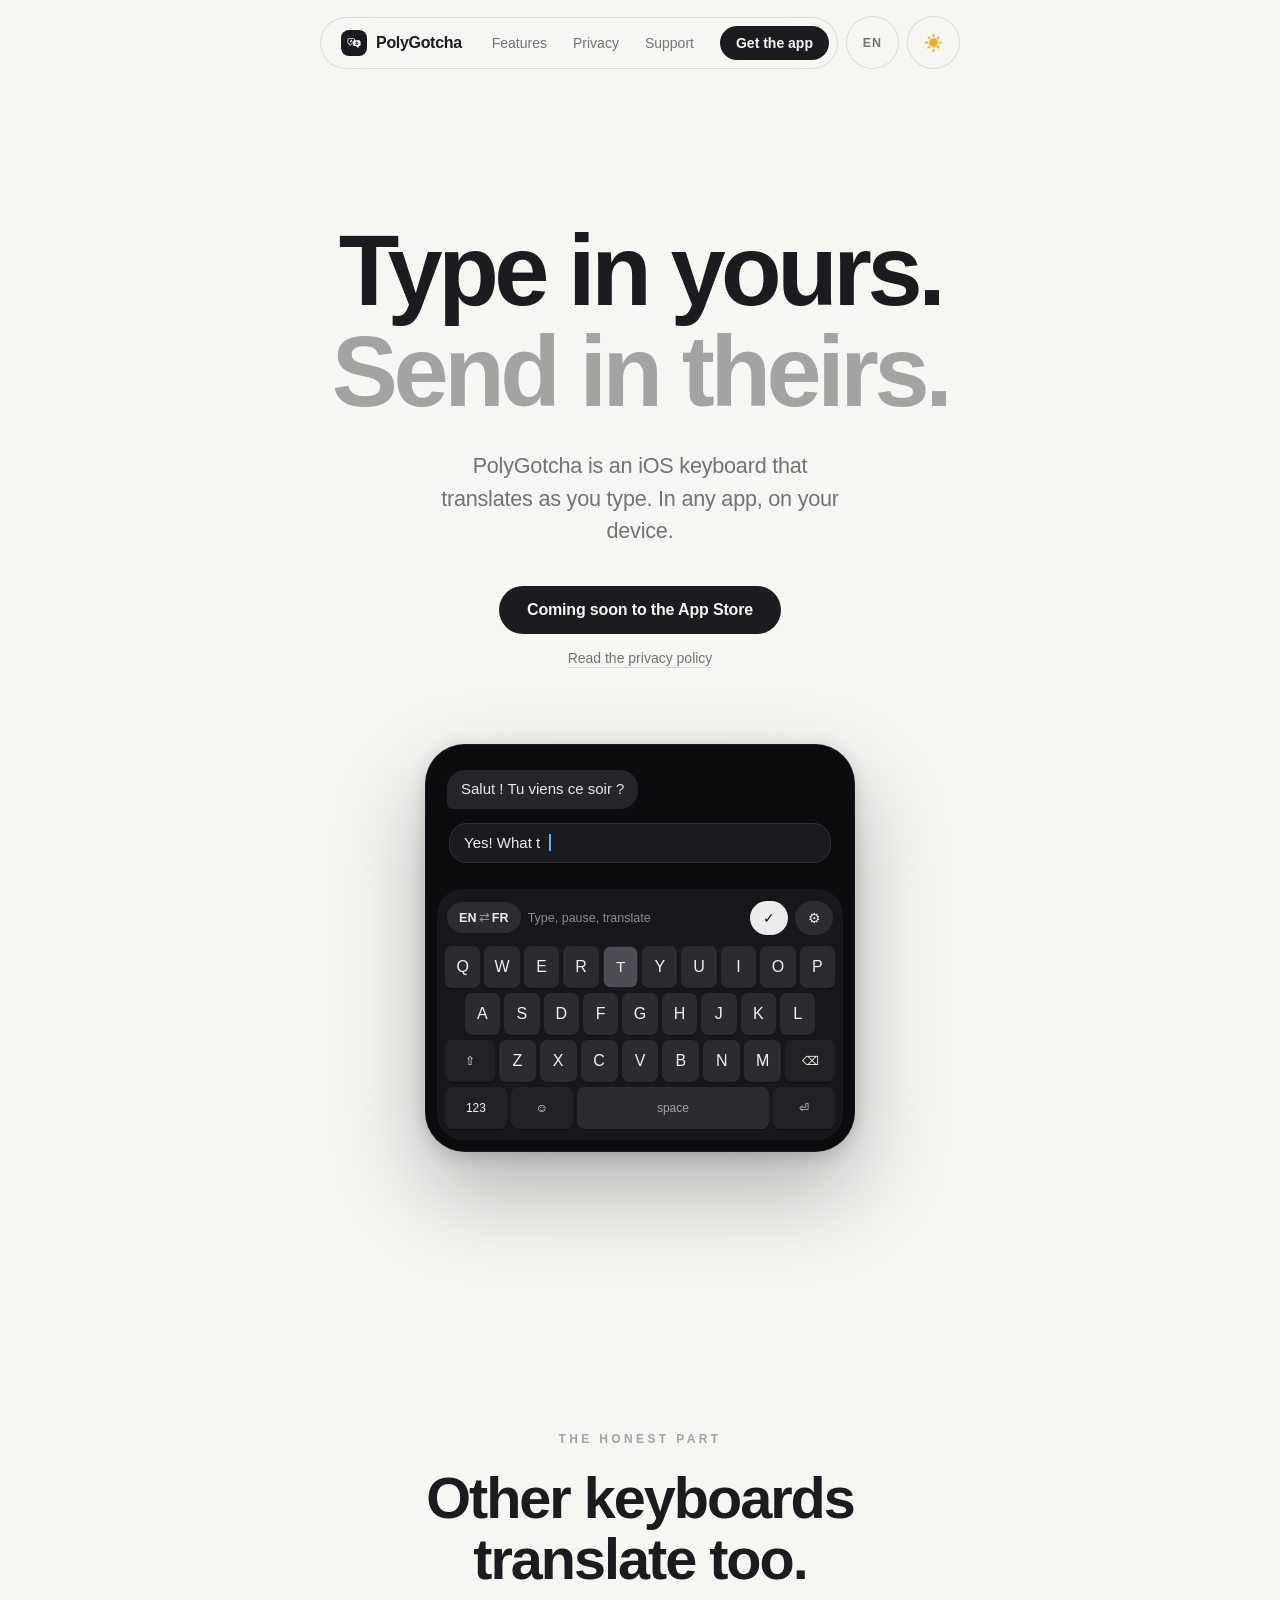
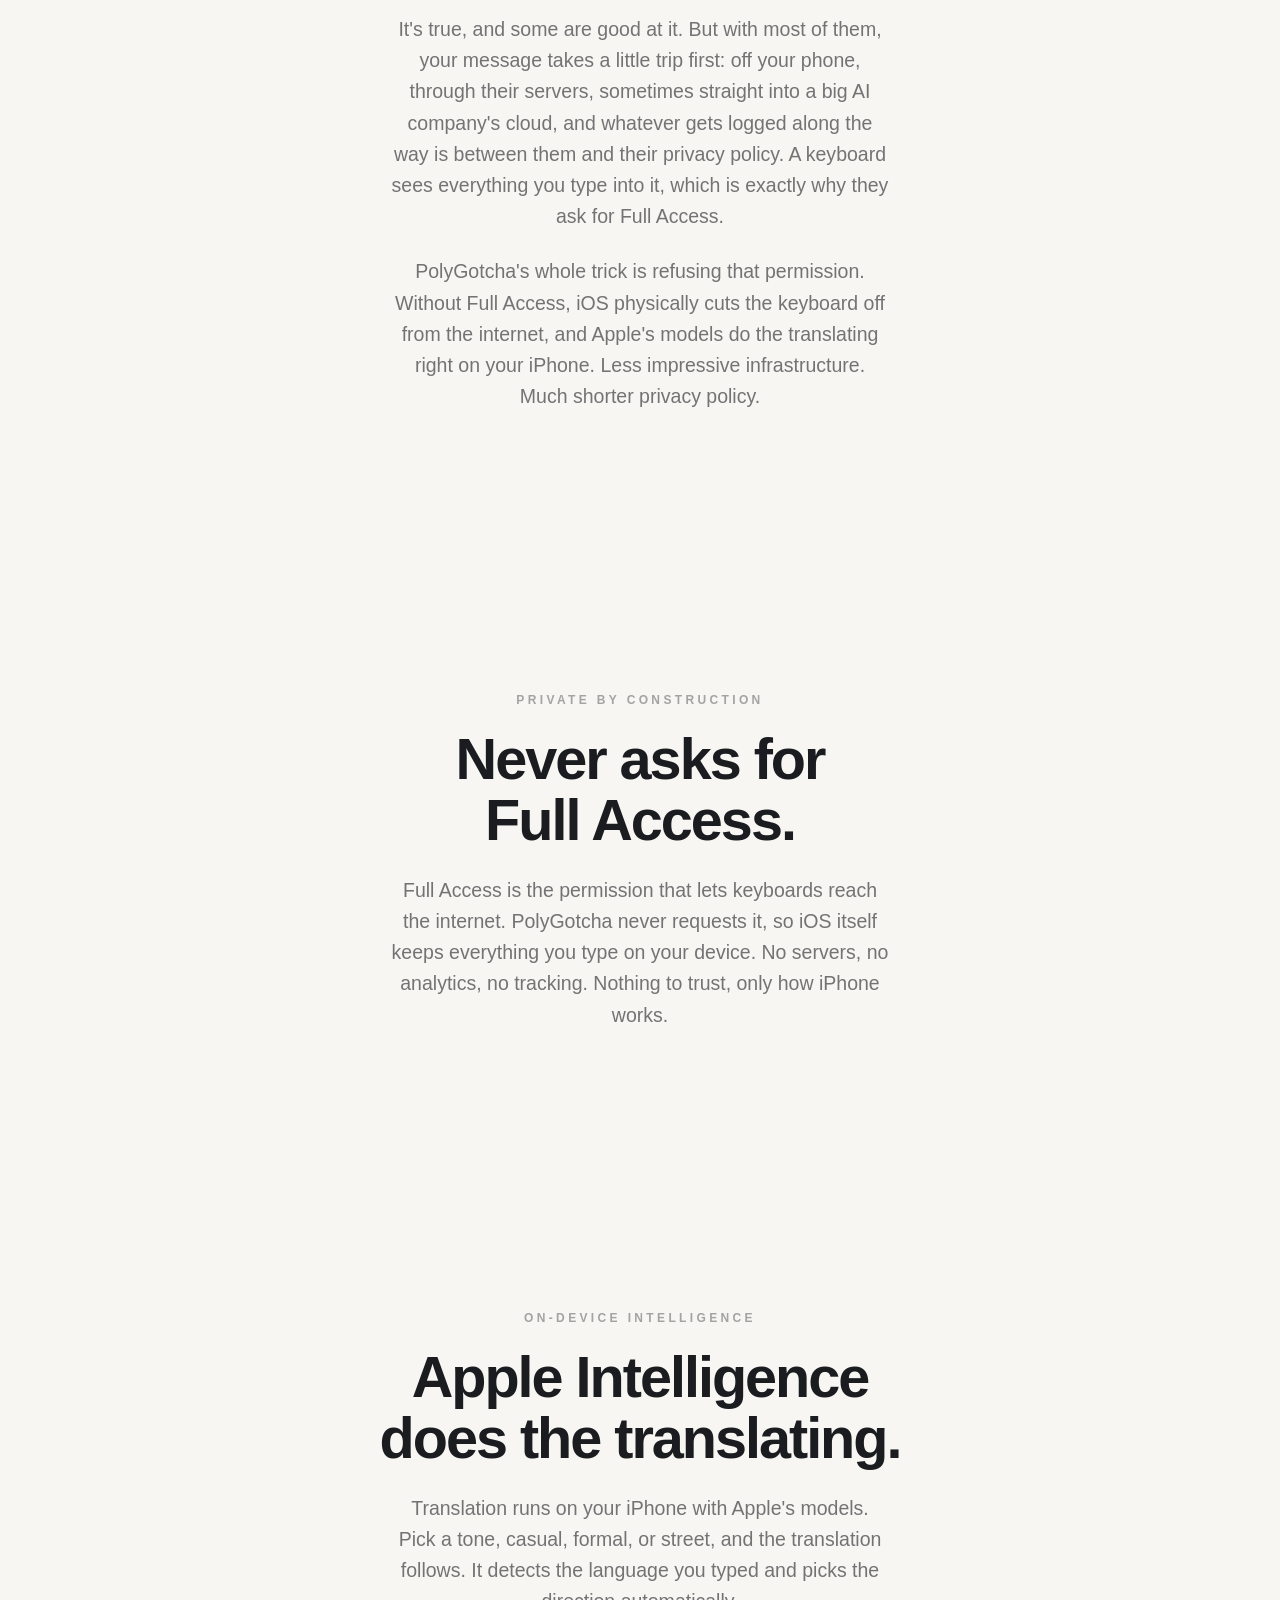
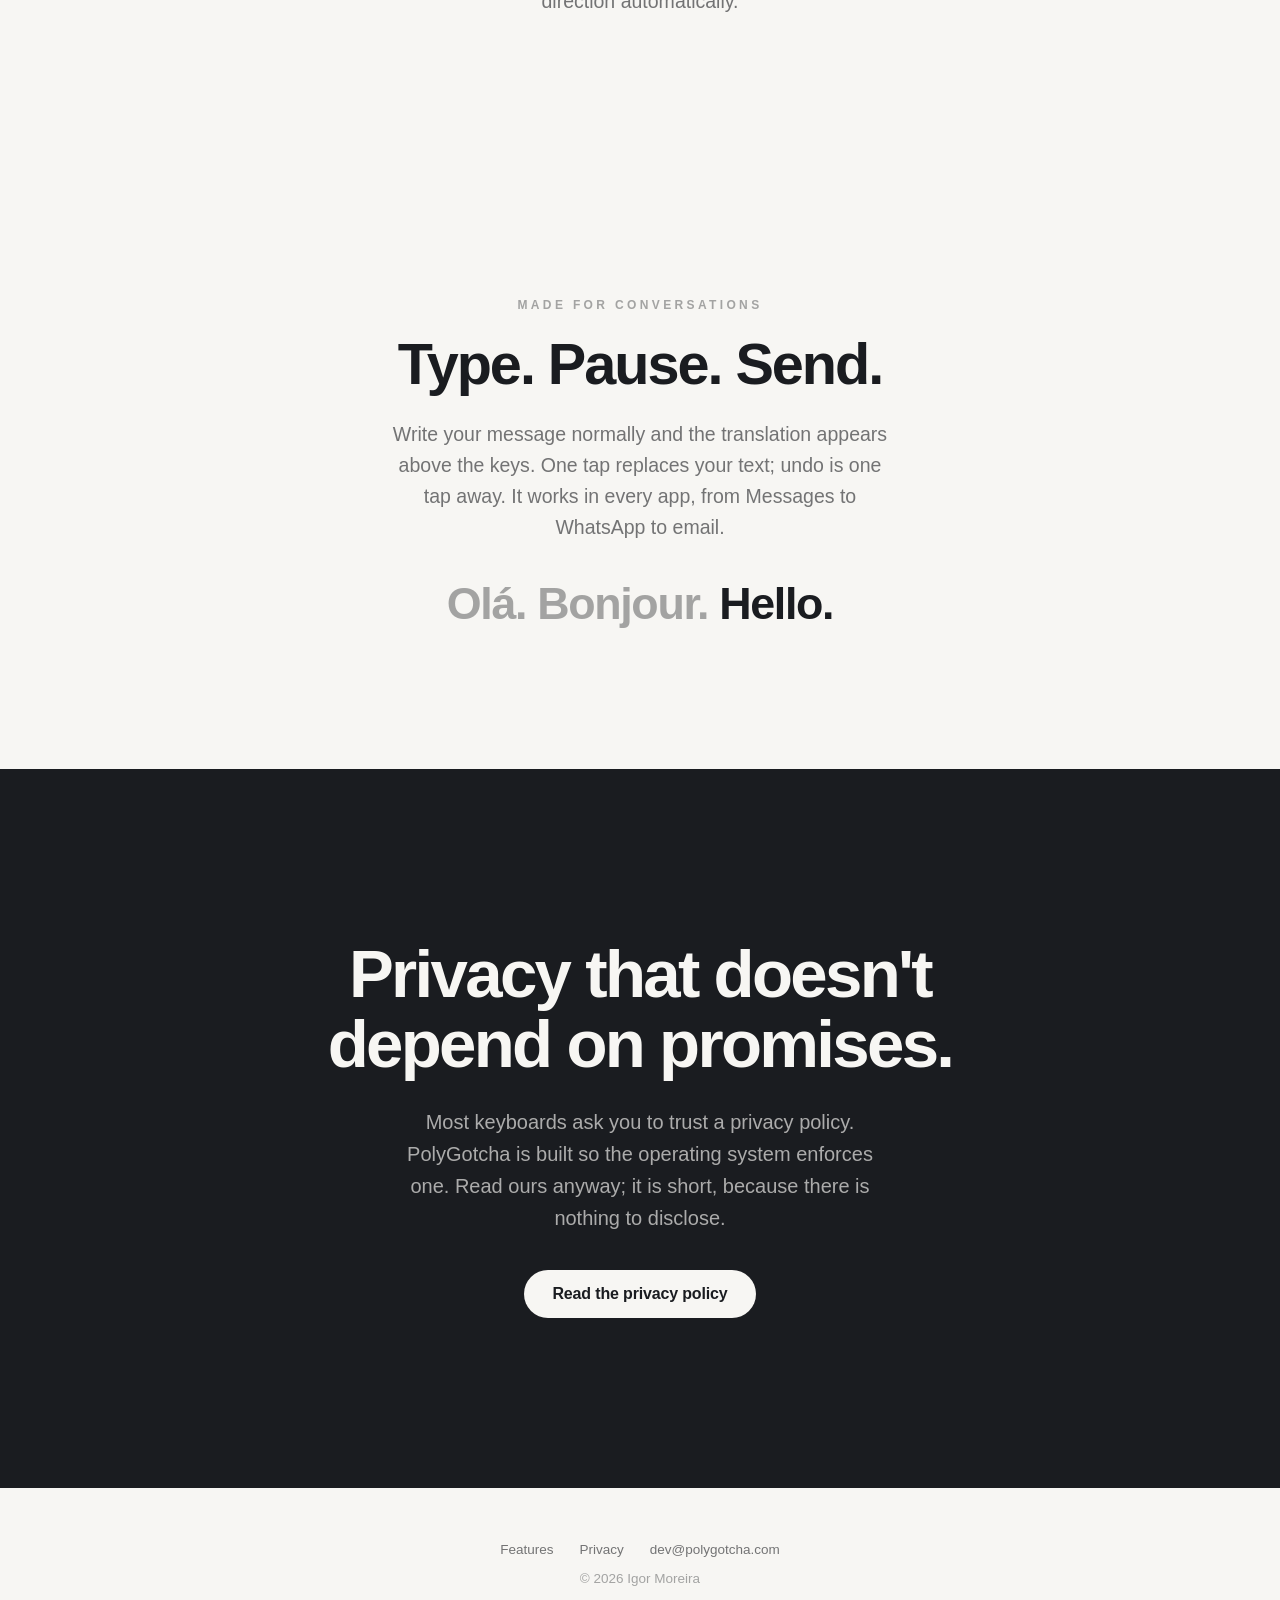
==== index.html @ 0875153a "fix padding and section move" ====
<!DOCTYPE html>
<html lang="en">
<head>
  <meta charset="utf-8">
  <meta name="viewport" content="width=device-width, initial-scale=1">
  <title>PolyGotcha - The keyboard that translates as you type</title>
  <meta name="description" content="PolyGotcha is an iOS keyboard that translates as you type. In any app, on your device, with privacy enforced by iOS itself.">
  <meta property="og:title" content="PolyGotcha">
  <meta property="og:description" content="The iOS keyboard that translates as you type. On device. Private by construction.">
  <meta property="og:url" content="https://polygotcha.com">
  <meta property="og:type" content="website">
  <meta property="og:image" content="https://polygotcha.com/icon-512.png">
  <meta name="theme-color" media="(prefers-color-scheme: light)" content="#f7f6f3">
  <meta name="theme-color" media="(prefers-color-scheme: dark)" content="#121316">
  <link rel="icon" type="image/png" sizes="192x192" href="/icon-192.png">
  <link rel="apple-touch-icon" href="/apple-touch-icon.png">
  <link rel="stylesheet" href="/style.css">
  <script>
    // Apply the stored theme before first paint so there is no flash.
    try { var t = localStorage.getItem("pg-theme"); if (t) document.documentElement.dataset.theme = t; } catch (e) {}
  </script>
</head>
<body>

  <div class="navwrap" id="navwrap">
    <nav class="nav" aria-label="Main">
      <a class="wordmark" href="/"><img class="mark" src="/icon-192.png" alt=""><span class="name">PolyGotcha</span></a>
      <div class="links">
        <a href="/features" data-i18n="nav.features">Features</a>
        <a href="/privacy" data-i18n="nav.privacy">Privacy</a>
        <a class="sup" href="mailto:dev@polygotcha.com" data-i18n="nav.support">Support</a>
      </div>
      <!-- TODO: swap for the App Store URL once 1.0 is live. -->
      <a class="cta" href="#get" aria-label="Get the app"><span class="cta-text" data-i18n="nav.get">Get the app</span><svg class="cta-icon" viewBox="0 0 24 24" aria-hidden="true"><path d="M12 4v11M7.5 10.5 12 15l4.5-4.5M5 20h14"/></svg></a>
    </nav>
    <div class="lang-wrap">
      <button class="lang-bubble" id="lang-toggle" type="button" aria-haspopup="true" aria-expanded="false" aria-label="Language">EN</button>
      <div class="lang-menu" id="lang-menu" role="menu"></div>
    </div>
    <button class="theme-bubble" id="theme-toggle" type="button" aria-label="Theme"></button>
  </div>

  <header class="hero wrap">
    <h1 class="reveal" data-i18n="hero.h1">Type in yours.<br><span class="theirs">Send in theirs.</span></h1>
    <p class="reveal" data-i18n="hero.p">PolyGotcha is an iOS keyboard that translates as you type. In any app, on your device.</p>
    <div class="cta-row reveal" id="get">
      <span class="pill" data-i18n="hero.cta">Coming soon to the App&nbsp;Store</span>
      <a class="quiet-link" href="/privacy" data-i18n="hero.privacylink">Read the privacy policy</a>
    </div>
  </header>

  <section class="demo wrap reveal">
    <div class="device" id="device" aria-label="Animated demo: a message typed in English is translated by the keyboard">
      <div class="chat">
        <span class="bubble" id="bubble">Salut ! Tu viens ce soir ?</span>
        <div class="compose">
          <span class="text" id="composed"></span><span class="caret" id="caret"></span>
        </div>
      </div>
      <div class="kbd">
        <div class="kbar">
          <span class="kchip"><span id="chip-from">EN</span><span class="arrows">&#8644;</span><span id="chip-to">FR</span></span>
          <span class="kstatus" id="kstatus" data-i18n="demo.hint">Type, pause, translate</span>
          <span class="kround prime" id="kaction">&#10003;</span>
          <span class="kround">&#9881;</span>
        </div>
        <div id="krows"></div>
      </div>
    </div>
  </section>

  <section class="feature wrap">
    <div class="kicker reveal" data-i18n="honest.k">The honest part</div>
    <h2 class="reveal" data-i18n="honest.h">Other keyboards translate too.</h2>
    <p class="reveal" data-i18n="honest.p1">It's true, and some are good at it. But with most of them, your message takes a little trip first: off your phone, through their servers, sometimes straight into a big AI company's cloud, and whatever gets logged along the way is between them and their privacy policy. A keyboard sees everything you type into it, which is exactly why they ask for Full Access.</p>
    <p class="reveal" data-i18n="honest.p2">PolyGotcha's whole trick is refusing that permission. Without Full Access, iOS physically cuts the keyboard off from the internet, and Apple's models do the translating right on your iPhone. Less impressive infrastructure. Much shorter privacy policy.</p>
  </section>

  <section class="feature wrap" id="privacy-first">
    <div class="kicker reveal" data-i18n="f1.k">Private by construction</div>
    <h2 class="reveal" data-i18n="f1.h">Never asks for Full&nbsp;Access.</h2>
    <p class="reveal" data-i18n="f1.p">Full Access is the permission that lets keyboards reach the internet. PolyGotcha never requests it, so iOS itself keeps everything you type on your device. No servers, no analytics, no tracking. Nothing to trust, only how iPhone works.</p>
  </section>

  <section class="feature wrap">
    <div class="kicker reveal" data-i18n="f2.k">On-device intelligence</div>
    <h2 class="reveal" data-i18n="f2.h">Apple Intelligence does the translating.</h2>
    <p class="reveal" data-i18n="f2.p">Translation runs on your iPhone with Apple's models. Pick a tone, casual, formal, or street, and the translation follows. It detects the language you typed and picks the direction automatically.</p>
  </section>

  <section class="feature wrap">
    <div class="kicker reveal" data-i18n="f3.k">Made for conversations</div>
    <h2 class="reveal" data-i18n="f3.h">Type. Pause. Send.</h2>
    <p class="reveal" data-i18n="f3.p">Write your message normally and the translation appears above the keys. One tap replaces your text; undo is one tap away. It works in every app, from Messages to WhatsApp to email.</p>
    <div class="langline reveal" data-i18n="f3.lang">Ol&aacute;. Bonjour. <em>Hello.</em></div>
  </section>

  <section class="manifesto">
    <div class="wrap">
      <h2 class="reveal" data-i18n="man.h">Privacy that doesn't depend on promises.</h2>
      <p class="reveal" data-i18n="man.p">Most keyboards ask you to trust a privacy policy. PolyGotcha is built so the operating system enforces one. Read ours anyway; it is short, because there is nothing to disclose.</p>
      <a class="pill reveal" href="/privacy" data-i18n="hero.privacylink">Read the privacy policy</a>
    </div>
  </section>

  <footer>
    <div class="frow">
      <a href="/features" data-i18n="nav.features">Features</a>
      <a href="/privacy" data-i18n="nav.privacy">Privacy</a>
      <a href="mailto:dev@polygotcha.com">dev@polygotcha.com</a>
    </div>
    <div>&copy; 2026 Igor Moreira</div>
  </footer>

  <script src="/i18n.js"></script>
  <script src="/site.js"></script>
</body>
</html>
---- style.css ----
/* PolyGotcha site. Ink-on-paper palette lifted from the app: warm off-white
   canvas and near-black ink in light mode, lifted charcoal and soft white in
   dark. One design system for the landing page and the privacy policy. */

:root {
  --bg: #f7f6f3;
  --ink: #1a1c20;
  --muted: rgba(26, 28, 32, 0.6);
  --faint: rgba(26, 28, 32, 0.38);
  --hairline: rgba(26, 28, 32, 0.12);
  --glass: rgba(247, 246, 243, 0.68);
  --card: #ffffff;
}

/* The theme toggle stamps data-theme on <html>; absent means auto. The
   manual choice must win over the system preference in both directions,
   hence the explicit dark block plus the :not() guard on the media query. */

:root[data-theme="dark"] {
  --bg: #121316;
  --ink: #f2f2ef;
  --muted: rgba(242, 242, 239, 0.62);
  --faint: rgba(242, 242, 239, 0.4);
  --hairline: rgba(242, 242, 239, 0.14);
  --glass: rgba(18, 19, 22, 0.62);
  --card: #1a1b1f;
}

@media (prefers-color-scheme: dark) {
  :root:not([data-theme="light"]) {
    --bg: #121316;
    --ink: #f2f2ef;
    --muted: rgba(242, 242, 239, 0.62);
    --faint: rgba(242, 242, 239, 0.4);
    --hairline: rgba(242, 242, 239, 0.14);
    --glass: rgba(18, 19, 22, 0.62);
    --card: #1a1b1f;
  }
}

* { margin: 0; padding: 0; box-sizing: border-box; }

html { scroll-behavior: smooth; }

body {
  font-family: -apple-system, BlinkMacSystemFont, "SF Pro Display", "Segoe UI",
    Roboto, Helvetica, Arial, sans-serif;
  background: var(--bg);
  color: var(--ink);
  -webkit-font-smoothing: antialiased;
  text-rendering: optimizeLegibility;
  overflow-x: hidden;
}

a { color: inherit; text-decoration: none; }

::selection { background: var(--ink); color: var(--bg); }

/* ---------- Nav: the floating glass pill plus the theme bubble ---------- */

.navwrap {
  position: fixed;
  top: 16px;
  left: 0;
  right: 0;
  z-index: 100;
  display: flex;
  justify-content: center;
  align-items: center;
  gap: 8px;
  padding: 0 12px;
  pointer-events: none;
}

.navwrap > * { pointer-events: auto; }

.nav {
  display: flex;
  align-items: center;
  gap: 4px;
  padding: 8px 8px 8px 20px;
  border-radius: 999px;
  background: var(--glass);
  -webkit-backdrop-filter: blur(20px) saturate(180%);
  backdrop-filter: blur(20px) saturate(180%);
  border: 1px solid var(--hairline);
  transition: box-shadow 0.4s ease, background 0.4s ease;
  white-space: nowrap;
}

.theme-bubble,
.lang-bubble {
  width: 53px;
  height: 53px;
  border-radius: 999px;
  background: var(--glass);
  -webkit-backdrop-filter: blur(20px) saturate(180%);
  backdrop-filter: blur(20px) saturate(180%);
  border: 1px solid var(--hairline);
  color: var(--muted);
  display: grid;
  place-items: center;
  cursor: pointer;
  transition: box-shadow 0.4s ease, color 0.25s ease, transform 0.25s ease;
  flex-shrink: 0;
}

.theme-bubble:hover,
.lang-bubble:hover { color: var(--ink); transform: scale(1.06); }

.lang-bubble {
  font-family: inherit;
  font-size: 12.5px;
  font-weight: 700;
  letter-spacing: 0.08em;
}

.lang-wrap { position: relative; }

.lang-menu {
  position: absolute;
  top: calc(100% + 10px);
  right: 0;
  display: none;
  flex-direction: column;
  min-width: 158px;
  padding: 6px;
  border-radius: 18px;
  background: var(--glass);
  -webkit-backdrop-filter: blur(20px) saturate(180%);
  backdrop-filter: blur(20px) saturate(180%);
  border: 1px solid var(--hairline);
  box-shadow: 0 18px 50px rgba(0, 0, 0, 0.18);
}

.lang-menu.open { display: flex; }

.lang-menu button {
  font-family: inherit;
  font-size: 14px;
  font-weight: 500;
  text-align: left;
  color: var(--muted);
  background: none;
  border: none;
  border-radius: 12px;
  padding: 9px 14px;
  cursor: pointer;
  transition: color 0.2s ease, background 0.2s ease;
}

.lang-menu button:hover { color: var(--ink); background: var(--hairline); }

.lang-menu button.active { color: var(--ink); font-weight: 650; }

.theme-bubble svg {
  width: 21px;
  height: 21px;
  fill: currentColor;
  transition: transform 0.3s ease;
  animation: theme-pop 0.5s cubic-bezier(0.34, 1.56, 0.64, 1);
}

.theme-bubble:hover svg { transform: rotate(18deg); }

/* The icon shows the theme you are IN: an amber sun or a periwinkle moon,
   popping in with a spin every time the theme flips. */
.theme-bubble.is-light svg { fill: #f5a81c; }
.theme-bubble.is-dark svg { fill: #93a5ff; }

@keyframes theme-pop {
  from { transform: rotate(-130deg) scale(0.3); opacity: 0; }
  to { transform: rotate(0deg) scale(1); opacity: 1; }
}

@media (prefers-reduced-motion: reduce) {
  .theme-bubble svg { animation: none; transition: none; }
}

.navwrap.scrolled .nav,
.navwrap.scrolled .theme-bubble {
  box-shadow: 0 12px 40px rgba(0, 0, 0, 0.12);
}

.nav .wordmark {
  display: inline-flex;
  align-items: center;
  gap: 9px;
  font-weight: 700;
  letter-spacing: -0.02em;
  font-size: 16px;
  margin-right: 14px;
}

/* The real app icon, so the compressed mobile nav still reads as the logo. */
.nav .mark {
  width: 26px;
  height: 26px;
  border-radius: 8px;
  display: block;
  object-fit: cover;
}

.nav .links {
  display: flex;
  align-items: center;
  gap: 2px;
}

.nav .links a {
  font-size: 14px;
  font-weight: 500;
  color: var(--muted);
  padding: 8px 12px;
  border-radius: 999px;
  transition: color 0.25s ease, background 0.25s ease;
}

.nav .links a:hover { color: var(--ink); background: var(--hairline); }

.nav .cta {
  display: inline-flex;
  align-items: center;
  justify-content: center;
  font-size: 14px;
  font-weight: 600;
  background: var(--ink);
  color: var(--bg);
  padding: 9px 16px;
  border-radius: 999px;
  margin-left: 10px;
  transition: transform 0.25s ease, opacity 0.25s ease;
}

.nav .cta:hover { transform: scale(1.04); }

.nav .cta-icon {
  display: none;
  width: 18px;
  height: 18px;
  fill: none;
  stroke: currentColor;
  stroke-width: 2.2;
  stroke-linecap: round;
  stroke-linejoin: round;
}

/* Mobile nav: the ends collapse to icons (the app icon and a download
   glyph). With two bubbles alongside, the Support link (email is in the
   footer) yields on phones. */
@media (max-width: 640px) {
  .navwrap { top: 10px; gap: 6px; padding: 0 10px; }
  .nav { padding: 5px 5px 5px 8px; gap: 0; }
  .nav .wordmark { margin-right: 4px; }
  .nav .wordmark .name { display: none; }
  .nav .mark { width: 30px; height: 30px; border-radius: 9px; }
  .nav .links a { font-size: 13px; padding: 7px 8px; }
  .nav .links .sup { display: none; }
  .nav .cta { margin-left: 4px; padding: 0; width: 40px; height: 40px; }
  .nav .cta-text { display: none; }
  .nav .cta-icon { display: block; }
  .theme-bubble, .lang-bubble { width: 44px; height: 44px; }
  .theme-bubble svg { width: 19px; height: 19px; }
  .lang-bubble { font-size: 11.5px; }
}

/* ---------- Shared layout ---------- */

/* Horizontal padding only, deliberately via longhand: the shorthand form
   once zeroed every section's vertical padding by specificity, which is why
   the page looked cramped. */
.wrap {
  max-width: 1060px;
  margin: 0 auto;
  padding-left: 24px;
  padding-right: 24px;
}

section { padding: clamp(80px, 11vw, 140px) 0; }

/* ---------- Hero ---------- */

.hero {
  padding-top: clamp(140px, 22vw, 220px);
  padding-bottom: clamp(40px, 6vw, 80px);
  text-align: center;
}

.hero h1 {
  font-size: clamp(2.9rem, 9vw, 6.2rem);
  line-height: 1.02;
  letter-spacing: -0.045em;
  font-weight: 700;
  max-width: 14ch;
  margin: 0 auto;
}

.hero h1 .theirs { color: var(--faint); }

.hero p {
  font-size: clamp(1.05rem, 2.2vw, 1.35rem);
  line-height: 1.5;
  color: var(--muted);
  max-width: 34ch;
  margin: 28px auto 0;
  letter-spacing: -0.01em;
}

.hero .cta-row {
  margin-top: 38px;
  display: flex;
  flex-direction: column;
  align-items: center;
  gap: 16px;
}

.pill {
  display: inline-block;
  background: var(--ink);
  color: var(--bg);
  font-size: 16px;
  font-weight: 600;
  padding: 15px 28px;
  border-radius: 999px;
  letter-spacing: -0.01em;
}

.hero .quiet-link {
  font-size: 14px;
  color: var(--muted);
  border-bottom: 1px solid var(--hairline);
  padding-bottom: 1px;
  transition: color 0.25s ease, border-color 0.25s ease;
}

.hero .quiet-link:hover { color: var(--ink); border-color: var(--ink); }

/* ---------- The keyboard demo ---------- */

.demo { padding-top: 0; }

.device {
  width: min(430px, 94vw);
  margin: 0 auto;
  background: #0b0c0e;
  border-radius: 40px;
  padding: 22px 12px 12px;
  box-shadow:
    0 40px 90px rgba(0, 0, 0, 0.28),
    0 4px 18px rgba(0, 0, 0, 0.16),
    inset 0 0 0 1px rgba(255, 255, 255, 0.06);
}

.chat { padding: 4px 10px 14px; min-height: 108px; }

.bubble {
  display: inline-block;
  background: #24262b;
  color: #e8e8e4;
  font-size: 15px;
  line-height: 1.35;
  padding: 9px 14px;
  border-radius: 18px;
  border-bottom-left-radius: 6px;
  max-width: 80%;
}

.compose {
  display: flex;
  align-items: center;
  gap: 8px;
  margin: 14px 2px 0;
  background: #1a1b1f;
  border: 1px solid rgba(255, 255, 255, 0.09);
  border-radius: 18px;
  padding: 9px 14px;
  min-height: 40px;
}

.compose .text {
  font-size: 15px;
  color: #f0f0ec;
  line-height: 1.35;
  min-height: 20px;
}

.compose .caret {
  display: inline-block;
  width: 2px;
  height: 17px;
  background: #6ea8ff;
  vertical-align: text-bottom;
  margin-left: 1px;
  animation: blink 1.05s steps(1) infinite;
}

@keyframes blink { 50% { opacity: 0; } }

/* Keyboard chrome mirrors the real thing: bar of glass controls, then the
   key grid with gaps drawn inside each cell. Always dark, like the app's
   marketing shots, whatever the page's scheme. */

.kbd { background: #17181c; border-radius: 26px; padding: 10px 6px 8px; margin-top: 12px; }

.kbar {
  display: flex;
  align-items: center;
  gap: 7px;
  padding: 2px 4px 9px;
}

.kchip {
  font-size: 12.5px;
  font-weight: 700;
  letter-spacing: 0.01em;
  color: #ececec;
  background: rgba(255, 255, 255, 0.09);
  padding: 8px 12px;
  border-radius: 999px;
  flex-shrink: 0;
}

.kchip .arrows { opacity: 0.55; font-weight: 500; padding: 0 2px; }

.kstatus {
  flex: 1;
  font-size: 12.5px;
  color: rgba(236, 236, 236, 0.55);
  overflow: hidden;
  white-space: nowrap;
  text-overflow: ellipsis;
}

.kstatus .preview {
  display: inline-block;
  color: #101114;
  background: #ececec;
  font-weight: 600;
  padding: 7px 12px;
  border-radius: 999px;
  max-width: 100%;
  overflow: hidden;
  text-overflow: ellipsis;
}

.kround {
  width: 38px;
  height: 34px;
  border-radius: 999px;
  background: rgba(255, 255, 255, 0.09);
  color: #ececec;
  display: grid;
  place-items: center;
  font-size: 14px;
  flex-shrink: 0;
}

.kround.prime { background: #ececec; color: #101114; }

.krow { display: flex; }

.key {
  flex: 1 1 0;
  height: 42px;
  margin: 2.5px 2px;
  background: #2a2c31;
  border-radius: 7px;
  color: #f0f0ec;
  font-size: 16px;
  display: grid;
  place-items: center;
  box-shadow: 0 1px 0 rgba(0, 0, 0, 0.35);
  transition: background 0.09s ease, transform 0.09s ease;
  text-transform: uppercase;
  font-weight: 400;
  user-select: none;
}

.key.special { flex-grow: 1.35; background: #202226; font-size: 12px; }

.key.space { flex-grow: 4.2; font-size: 12px; text-transform: none; color: rgba(240, 240, 236, 0.6); }

.key.hit { background: #4b4e55; transform: scale(0.96); }

.krow.indent { padding: 0 5%; }

/* ---------- Feature statements ---------- */

.feature { text-align: center; }

.feature .kicker {
  font-size: 12px;
  font-weight: 600;
  letter-spacing: 0.28em;
  text-transform: uppercase;
  color: var(--faint);
  margin-bottom: 22px;
}

.feature h2 {
  font-size: clamp(2rem, 5.4vw, 3.6rem);
  letter-spacing: -0.035em;
  line-height: 1.06;
  font-weight: 700;
  max-width: 18ch;
  margin: 0 auto;
}

.feature p {
  font-size: clamp(1.02rem, 2vw, 1.22rem);
  line-height: 1.6;
  color: var(--muted);
  max-width: 46ch;
  margin: 24px auto 0;
}

.langline {
  font-size: clamp(1.6rem, 4.4vw, 2.8rem);
  letter-spacing: -0.03em;
  font-weight: 600;
  color: var(--faint);
  margin-top: 34px;
}

.langline em { font-style: normal; color: var(--ink); }

/* ---------- Manifesto ---------- */

.manifesto {
  background: var(--ink);
  color: var(--bg);
  text-align: center;
  padding: clamp(90px, 14vw, 170px) 0;
}

.manifesto h2 {
  font-size: clamp(2.1rem, 6vw, 4.2rem);
  letter-spacing: -0.04em;
  line-height: 1.05;
  font-weight: 700;
  max-width: 17ch;
  margin: 0 auto;
}

.manifesto p {
  font-size: clamp(1.02rem, 2vw, 1.25rem);
  color: color-mix(in srgb, var(--bg) 66%, transparent);
  line-height: 1.6;
  max-width: 44ch;
  margin: 26px auto 0;
}

.manifesto .pill {
  background: var(--bg);
  color: var(--ink);
  margin-top: 36px;
}

/* ---------- Footer ---------- */

footer {
  padding: 54px 0 60px;
  text-align: center;
  font-size: 13.5px;
  color: var(--faint);
}

footer .frow {
  display: flex;
  justify-content: center;
  gap: 26px;
  margin-bottom: 14px;
}

footer a { color: var(--muted); transition: color 0.25s ease; }
footer a:hover { color: var(--ink); }

/* ---------- Scroll reveals ---------- */

.reveal {
  opacity: 0;
  transform: translateY(26px);
  transition: opacity 0.9s cubic-bezier(0.2, 0.6, 0.2, 1),
    transform 0.9s cubic-bezier(0.2, 0.6, 0.2, 1);
}

.reveal.in { opacity: 1; transform: none; }

@media (prefers-reduced-motion: reduce) {
  html { scroll-behavior: auto; }
  .reveal { opacity: 1; transform: none; transition: none; }
  .compose .caret { animation: none; }
}

/* ---------- Features page ---------- */

.fhero {
  text-align: center;
  padding: clamp(140px, 20vw, 200px) 24px 20px;
}

.fhero h1 {
  font-size: clamp(2.6rem, 7.5vw, 5rem);
  letter-spacing: -0.045em;
  line-height: 1.03;
  font-weight: 700;
}

.fhero p {
  font-size: clamp(1.02rem, 2.1vw, 1.3rem);
  color: var(--muted);
  line-height: 1.55;
  max-width: 40ch;
  margin: 22px auto 0;
}

.fgroup { max-width: 880px; margin: 0 auto; padding: clamp(36px, 6vw, 64px) 24px 0; }

.fgroup > .kicker {
  font-size: 12px;
  font-weight: 600;
  letter-spacing: 0.28em;
  text-transform: uppercase;
  color: var(--faint);
  margin-bottom: 18px;
}

.fgrid {
  display: grid;
  grid-template-columns: 1fr 1fr;
  gap: 14px;
}

@media (max-width: 640px) {
  .fgrid { grid-template-columns: 1fr; }
}

.fcell {
  background: var(--card);
  border: 1px solid var(--hairline);
  border-radius: 20px;
  padding: 22px 24px;
}

.fcell h3 {
  font-size: 1.05rem;
  font-weight: 650;
  letter-spacing: -0.015em;
  margin-bottom: 7px;
}

.fcell p {
  font-size: 0.95rem;
  line-height: 1.55;
  color: var(--muted);
}

.statband {
  text-align: center;
  padding: clamp(70px, 10vw, 110px) 24px;
}

.statband .big {
  font-size: clamp(3.4rem, 11vw, 7rem);
  font-weight: 700;
  letter-spacing: -0.05em;
  line-height: 1;
}

.statband p {
  font-size: clamp(1rem, 2vw, 1.2rem);
  color: var(--muted);
  line-height: 1.6;
  max-width: 44ch;
  margin: 20px auto 0;
}

.fcta { text-align: center; padding: 20px 24px clamp(80px, 10vw, 120px); }

.fcta .small-note {
  display: block;
  font-size: 13.5px;
  color: var(--faint);
  margin-top: 16px;
}

/* ---------- Privacy page ---------- */

.doc {
  max-width: 660px;
  margin: 0 auto;
  padding: clamp(140px, 20vw, 200px) 24px 80px;
}

.doc h1 {
  font-size: clamp(2.2rem, 6vw, 3.4rem);
  letter-spacing: -0.04em;
  line-height: 1.05;
  font-weight: 700;
}

.doc .effective {
  color: var(--faint);
  font-size: 14px;
  margin-top: 14px;
}

.doc h2 {
  font-size: 1.28rem;
  letter-spacing: -0.02em;
  font-weight: 700;
  margin: 44px 0 12px;
}

.doc p, .doc li {
  font-size: 1.02rem;
  line-height: 1.65;
  color: var(--muted);
}

.doc p + p { margin-top: 12px; }

.doc ul { padding-left: 22px; margin-top: 10px; }

.doc li { margin-bottom: 8px; }

.doc strong { color: var(--ink); font-weight: 600; }

.doc a { border-bottom: 1px solid var(--hairline); }
.doc a:hover { border-color: var(--ink); }
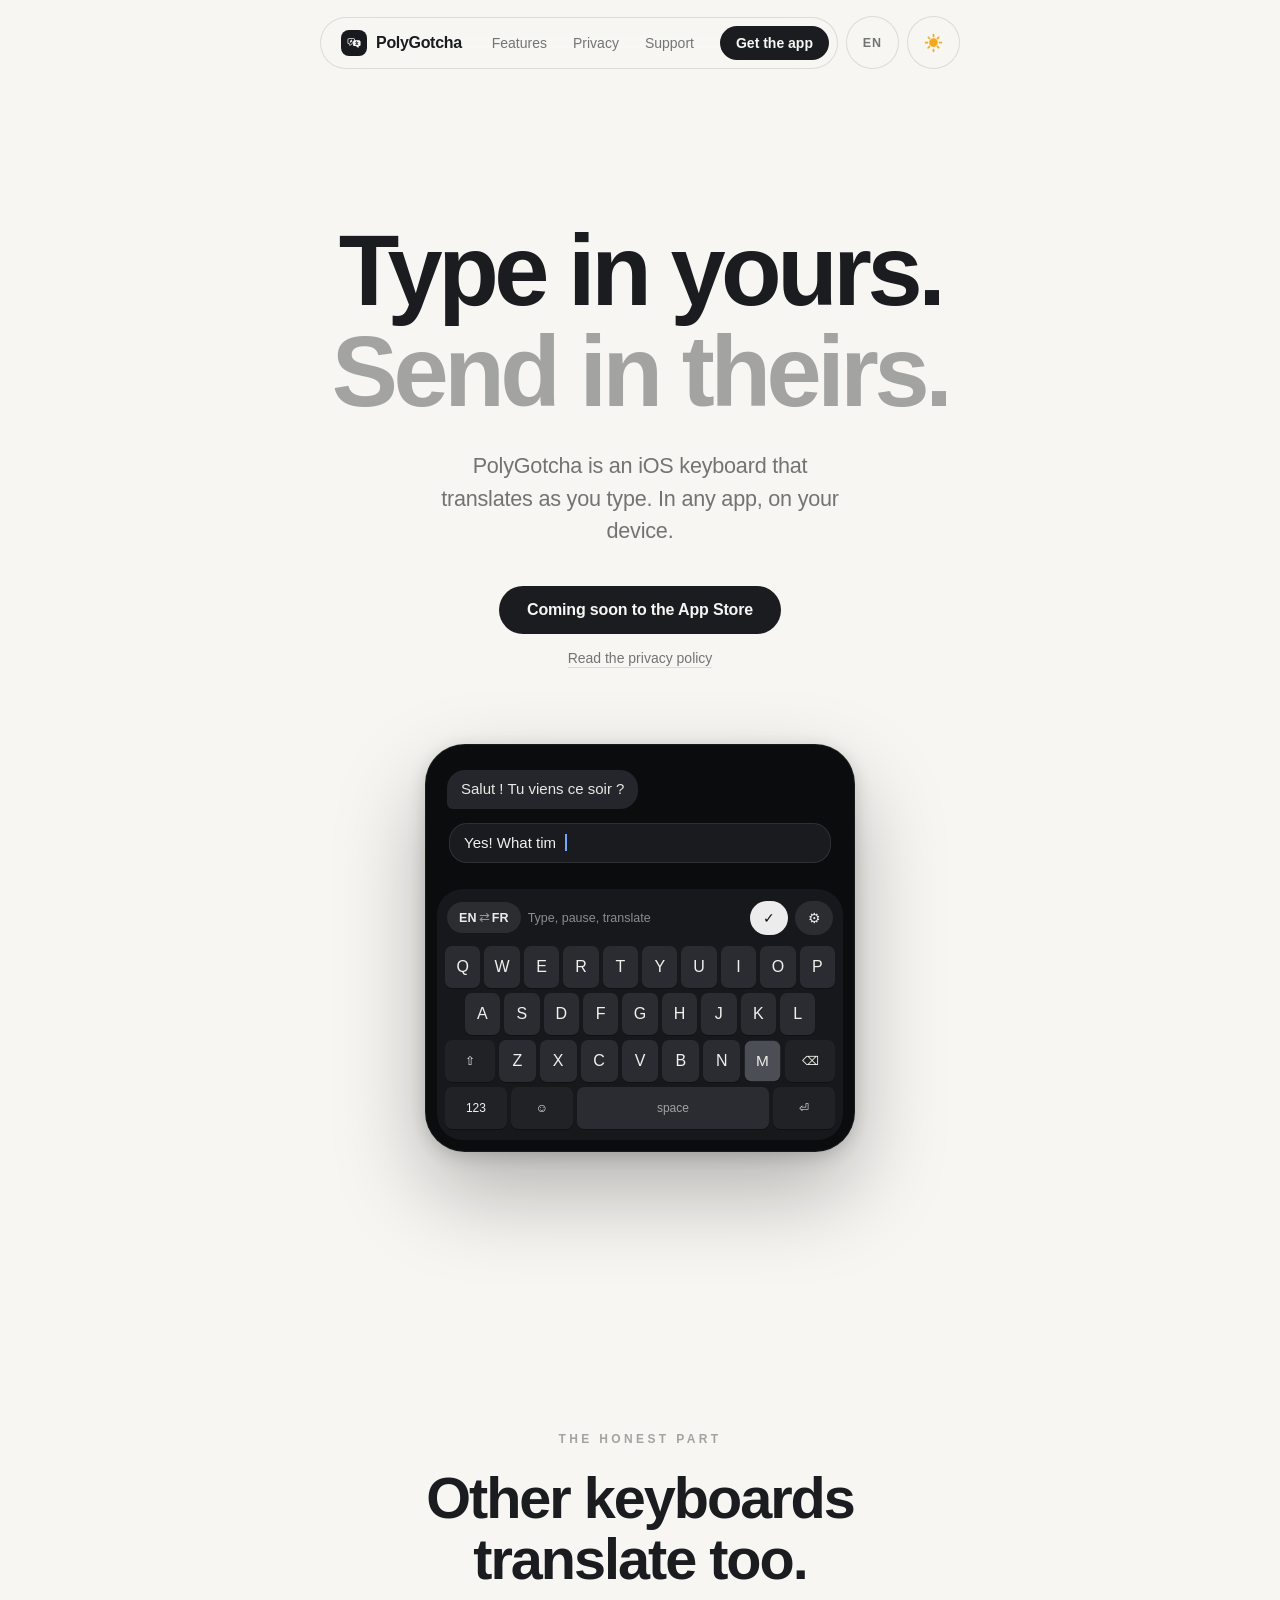
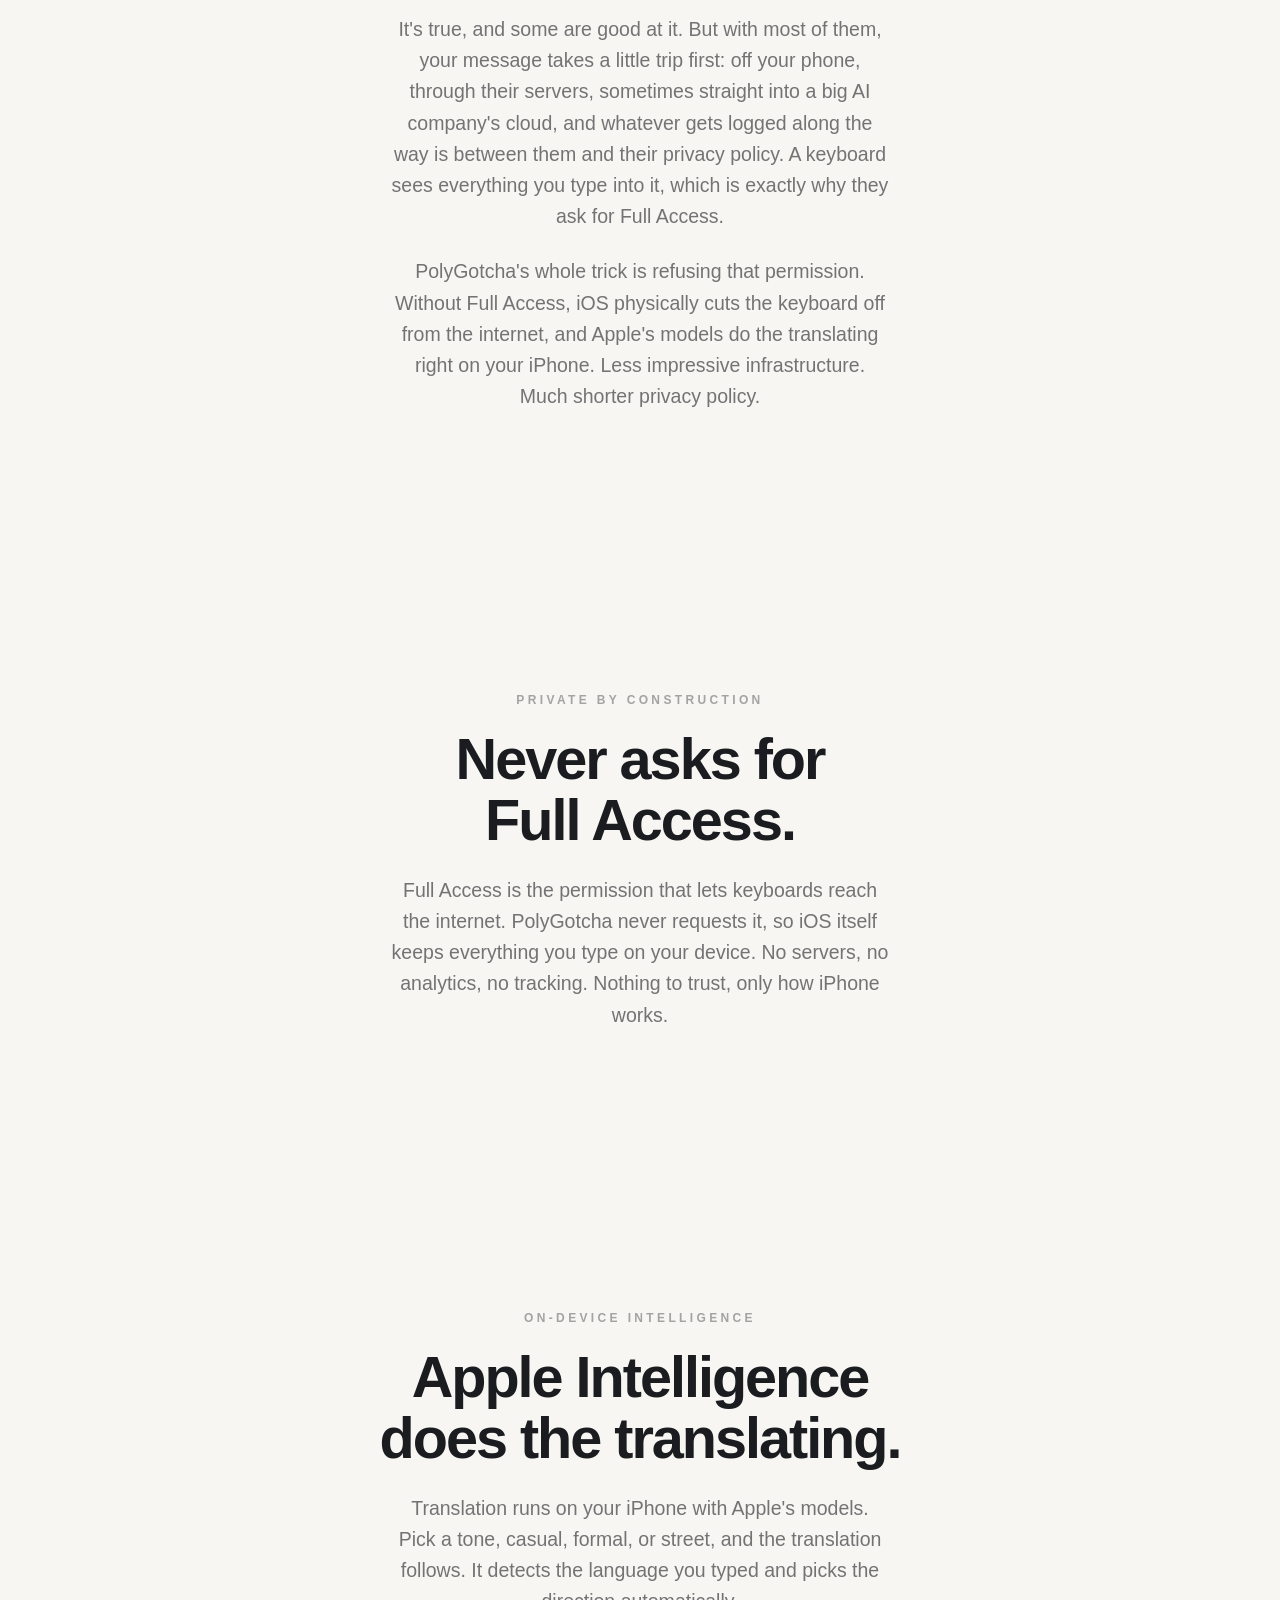
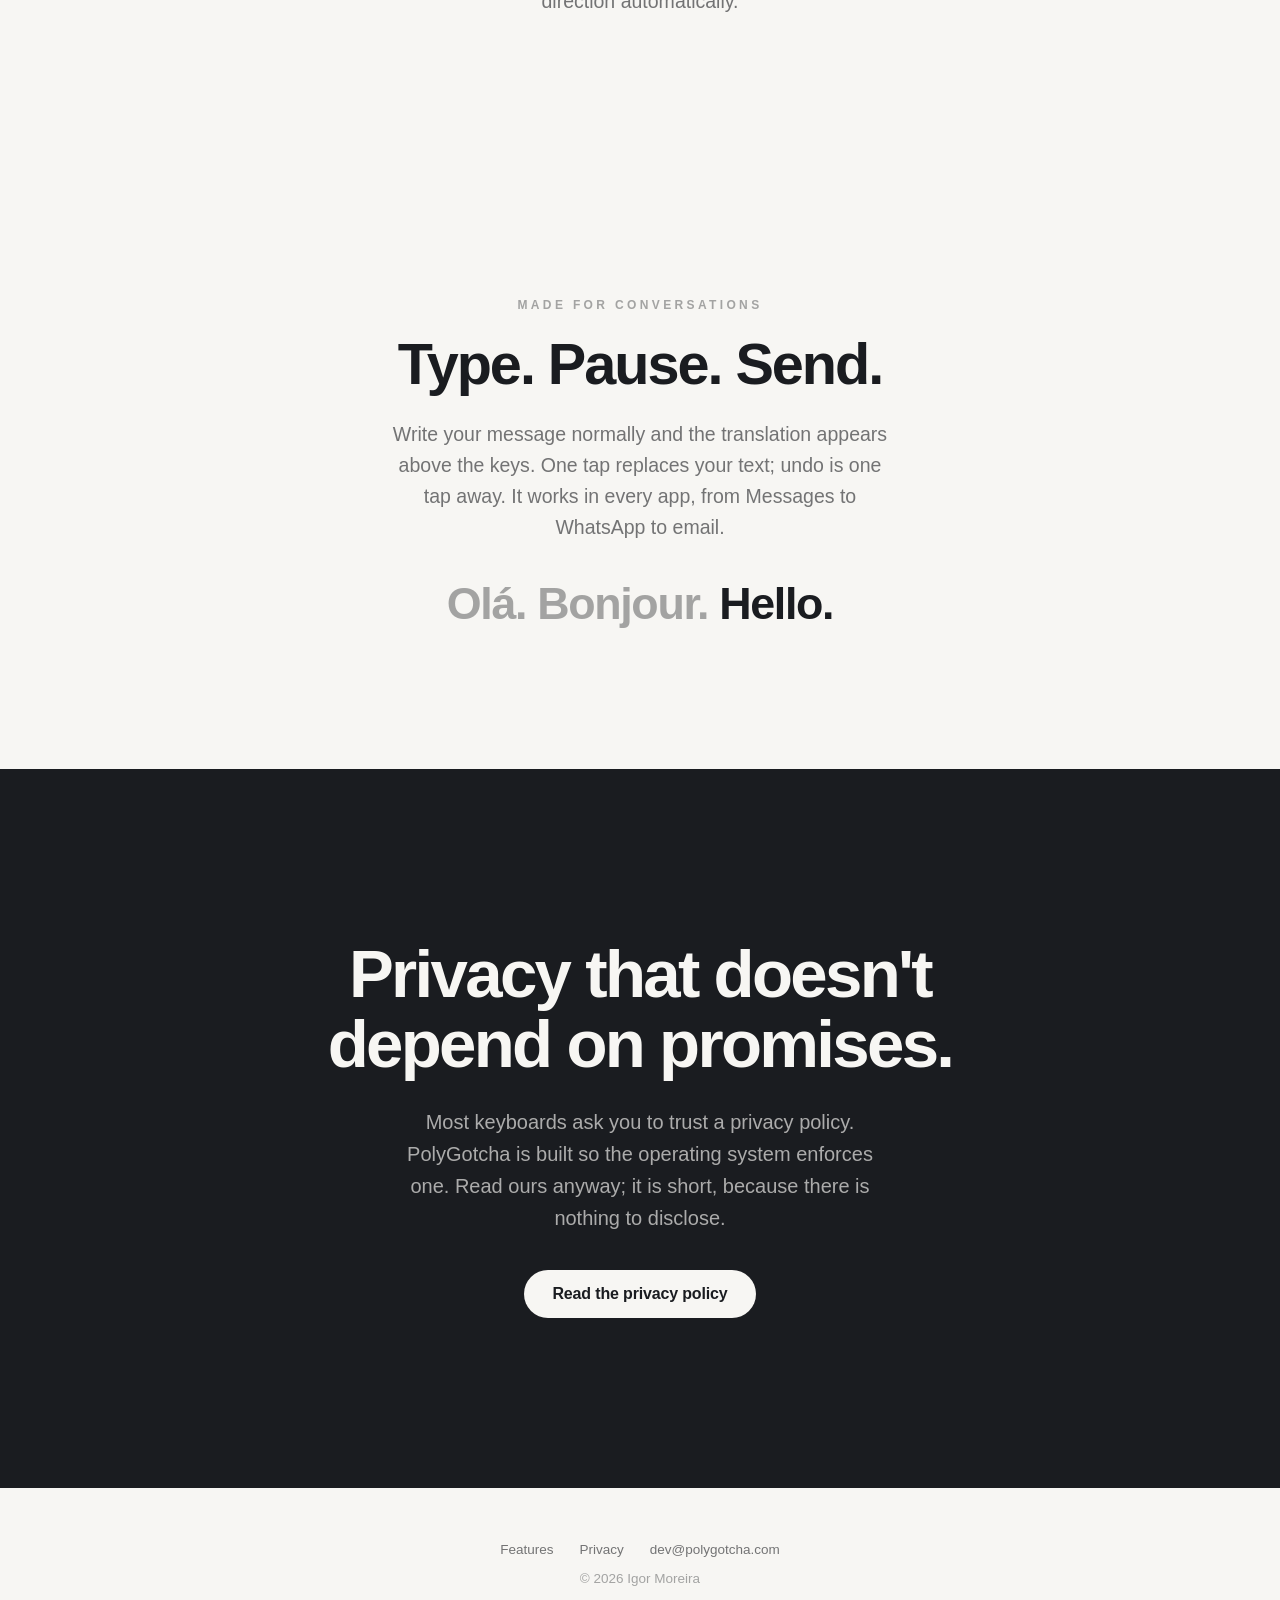
==== commit f2c5437e: "Shareable language URLs and an SEO pass Picking a language now writes ?lang= into the address bar an" ====
--- a/index.html
+++ b/index.html
@@ -14,10 +14,31 @@
   <meta name="theme-color" media="(prefers-color-scheme: dark)" content="#121316">
   <link rel="icon" type="image/png" sizes="192x192" href="/icon-192.png">
   <link rel="apple-touch-icon" href="/apple-touch-icon.png">
+  <link rel="canonical" href="https://polygotcha.com/">
+  <link rel="alternate" hreflang="en" href="https://polygotcha.com/">
+  <link rel="alternate" hreflang="pt" href="https://polygotcha.com/?lang=pt">
+  <link rel="alternate" hreflang="fr" href="https://polygotcha.com/?lang=fr">
+  <link rel="alternate" hreflang="ro" href="https://polygotcha.com/?lang=ro">
+  <link rel="alternate" hreflang="it" href="https://polygotcha.com/?lang=it">
+  <link rel="alternate" hreflang="x-default" href="https://polygotcha.com/">
   <link rel="stylesheet" href="/style.css">
   <script>
     // Apply the stored theme before first paint so there is no flash.
     try { var t = localStorage.getItem("pg-theme"); if (t) document.documentElement.dataset.theme = t; } catch (e) {}
+  </script>
+  <!-- TODO: add "installUrl" with the App Store link once 1.0 is live. -->
+  <script type="application/ld+json">
+  {
+    "@context": "https://schema.org",
+    "@type": "SoftwareApplication",
+    "name": "PolyGotcha",
+    "operatingSystem": "iOS",
+    "applicationCategory": "UtilitiesApplication",
+    "description": "An iOS keyboard that translates as you type. On device, in any app, with privacy enforced by iOS itself.",
+    "url": "https://polygotcha.com/",
+    "image": "https://polygotcha.com/icon-512.png",
+    "offers": { "@type": "Offer", "price": "0", "priceCurrency": "USD" }
+  }
   </script>
 </head>
 <body>
--- a/style.css
+++ b/style.css
@@ -247,10 +247,12 @@
 
 /* Mobile nav: the ends collapse to icons (the app icon and a download
    glyph). With two bubbles alongside, the Support link (email is in the
-   footer) yields on phones. */
+   footer) yields on phones. Long localized labels (French) can outgrow a
+   narrow pill, so the row is allowed to wrap: the bubbles drop to a second
+   centered line instead of anything getting cropped. */
 @media (max-width: 640px) {
-  .navwrap { top: 10px; gap: 6px; padding: 0 10px; }
-  .nav { padding: 5px 5px 5px 8px; gap: 0; }
+  .navwrap { top: 10px; gap: 6px; padding: 0 10px; flex-wrap: wrap; row-gap: 8px; }
+  .nav { padding: 5px 5px 5px 8px; gap: 0; max-width: 100%; }
   .nav .wordmark { margin-right: 4px; }
   .nav .wordmark .name { display: none; }
   .nav .mark { width: 30px; height: 30px; border-radius: 9px; }
@@ -263,6 +265,16 @@
   .theme-bubble svg { width: 19px; height: 19px; }
   .lang-bubble { font-size: 11.5px; }
 }
+
+/* Very narrow screens with long localized labels: tighten the links a
+   notch further so the pill itself never clips. */
+@media (max-width: 400px) {
+  .nav .links a { font-size: 12px; padding: 7px 6px; letter-spacing: -0.01em; }
+  .nav .wordmark { margin-right: 2px; }
+}
+
+/* The binding-text note only carries information on translated views. */
+html[lang="en"] [data-i18n="priv.note"] { display: none; }
 
 /* ---------- Shared layout ---------- */
 
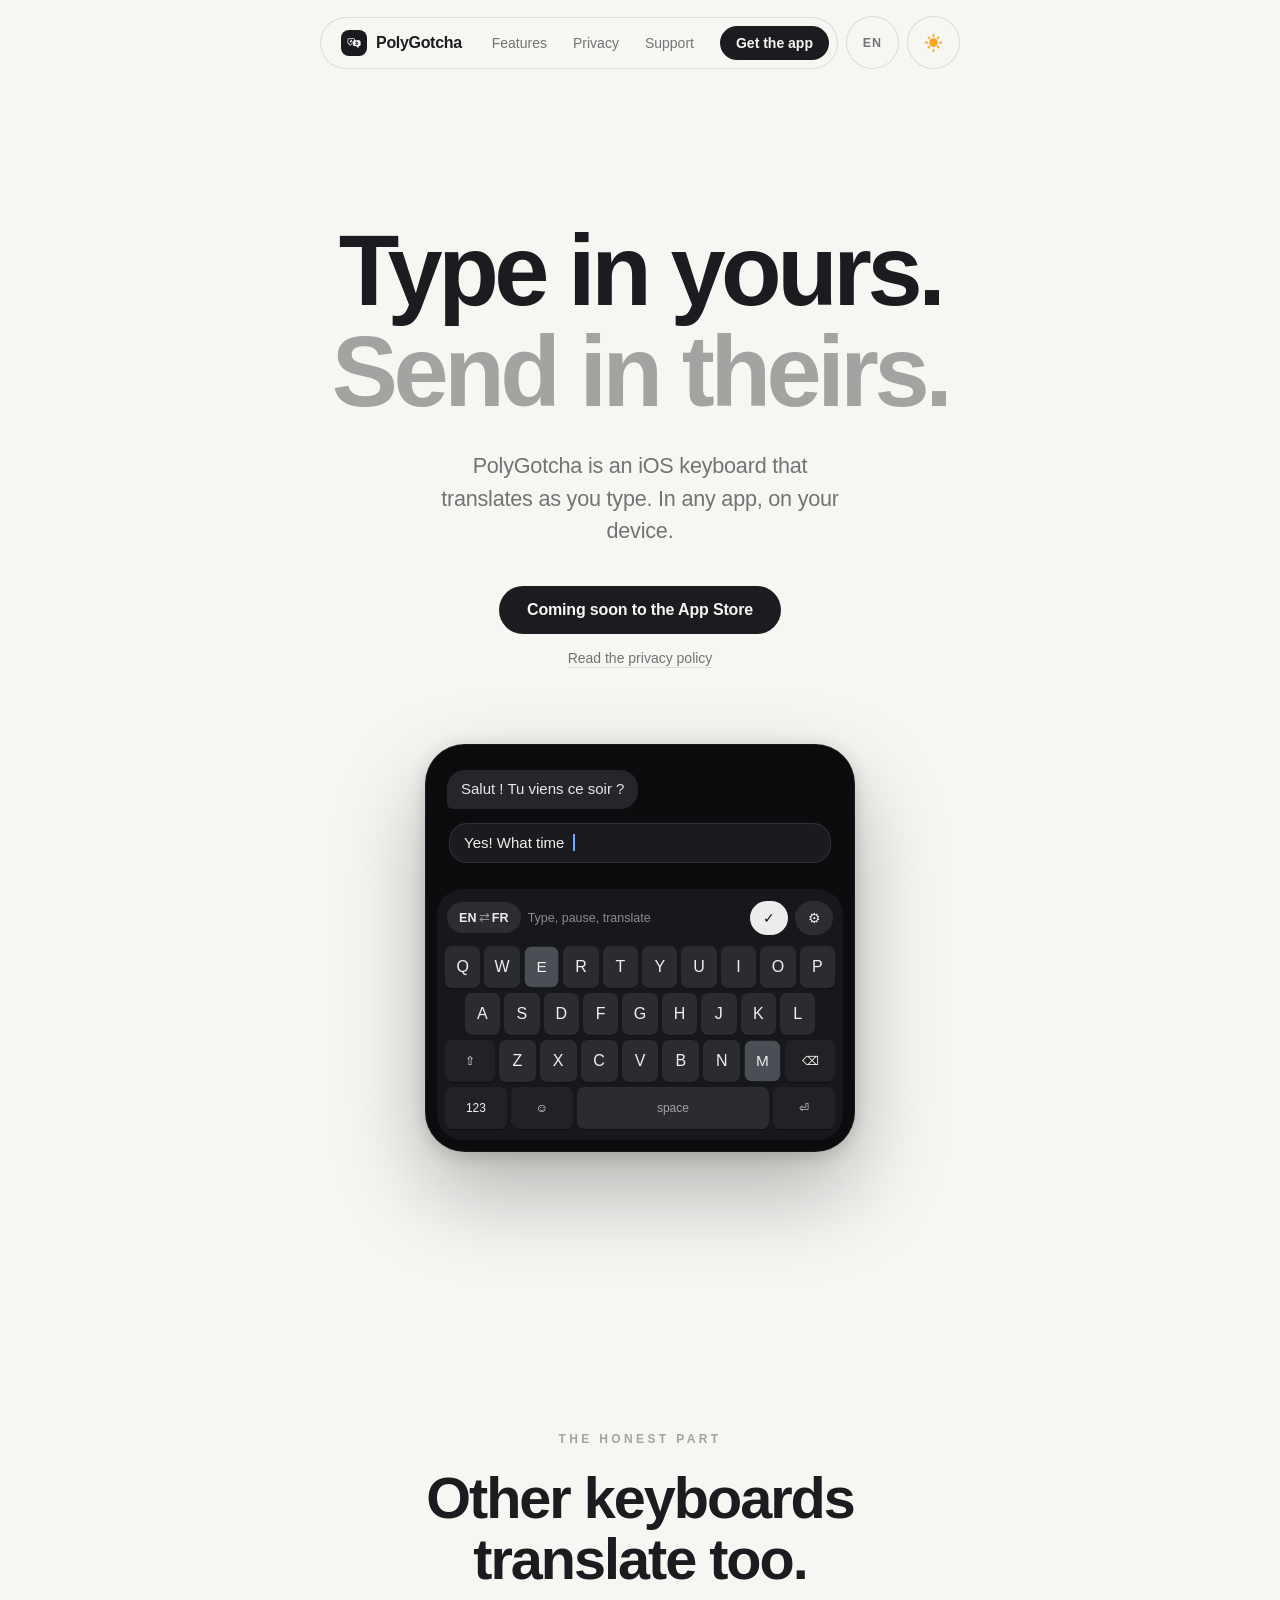
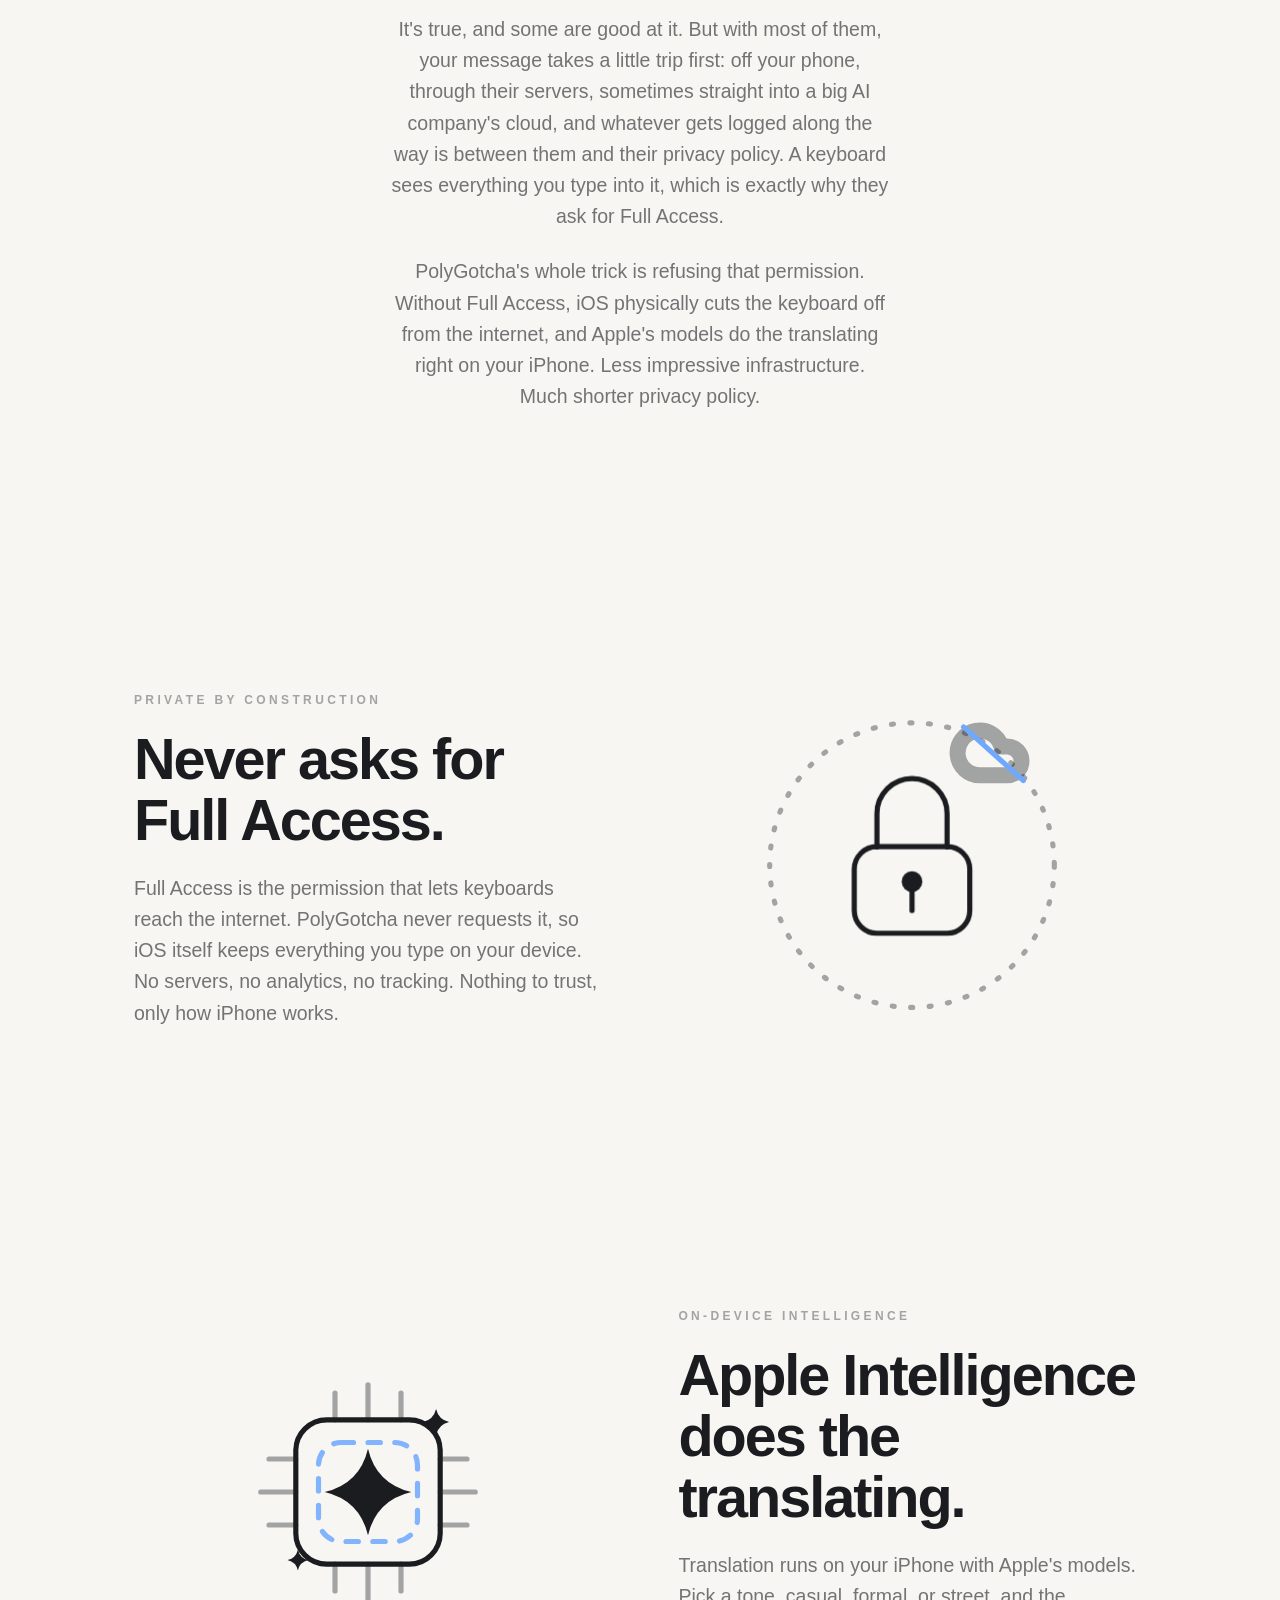
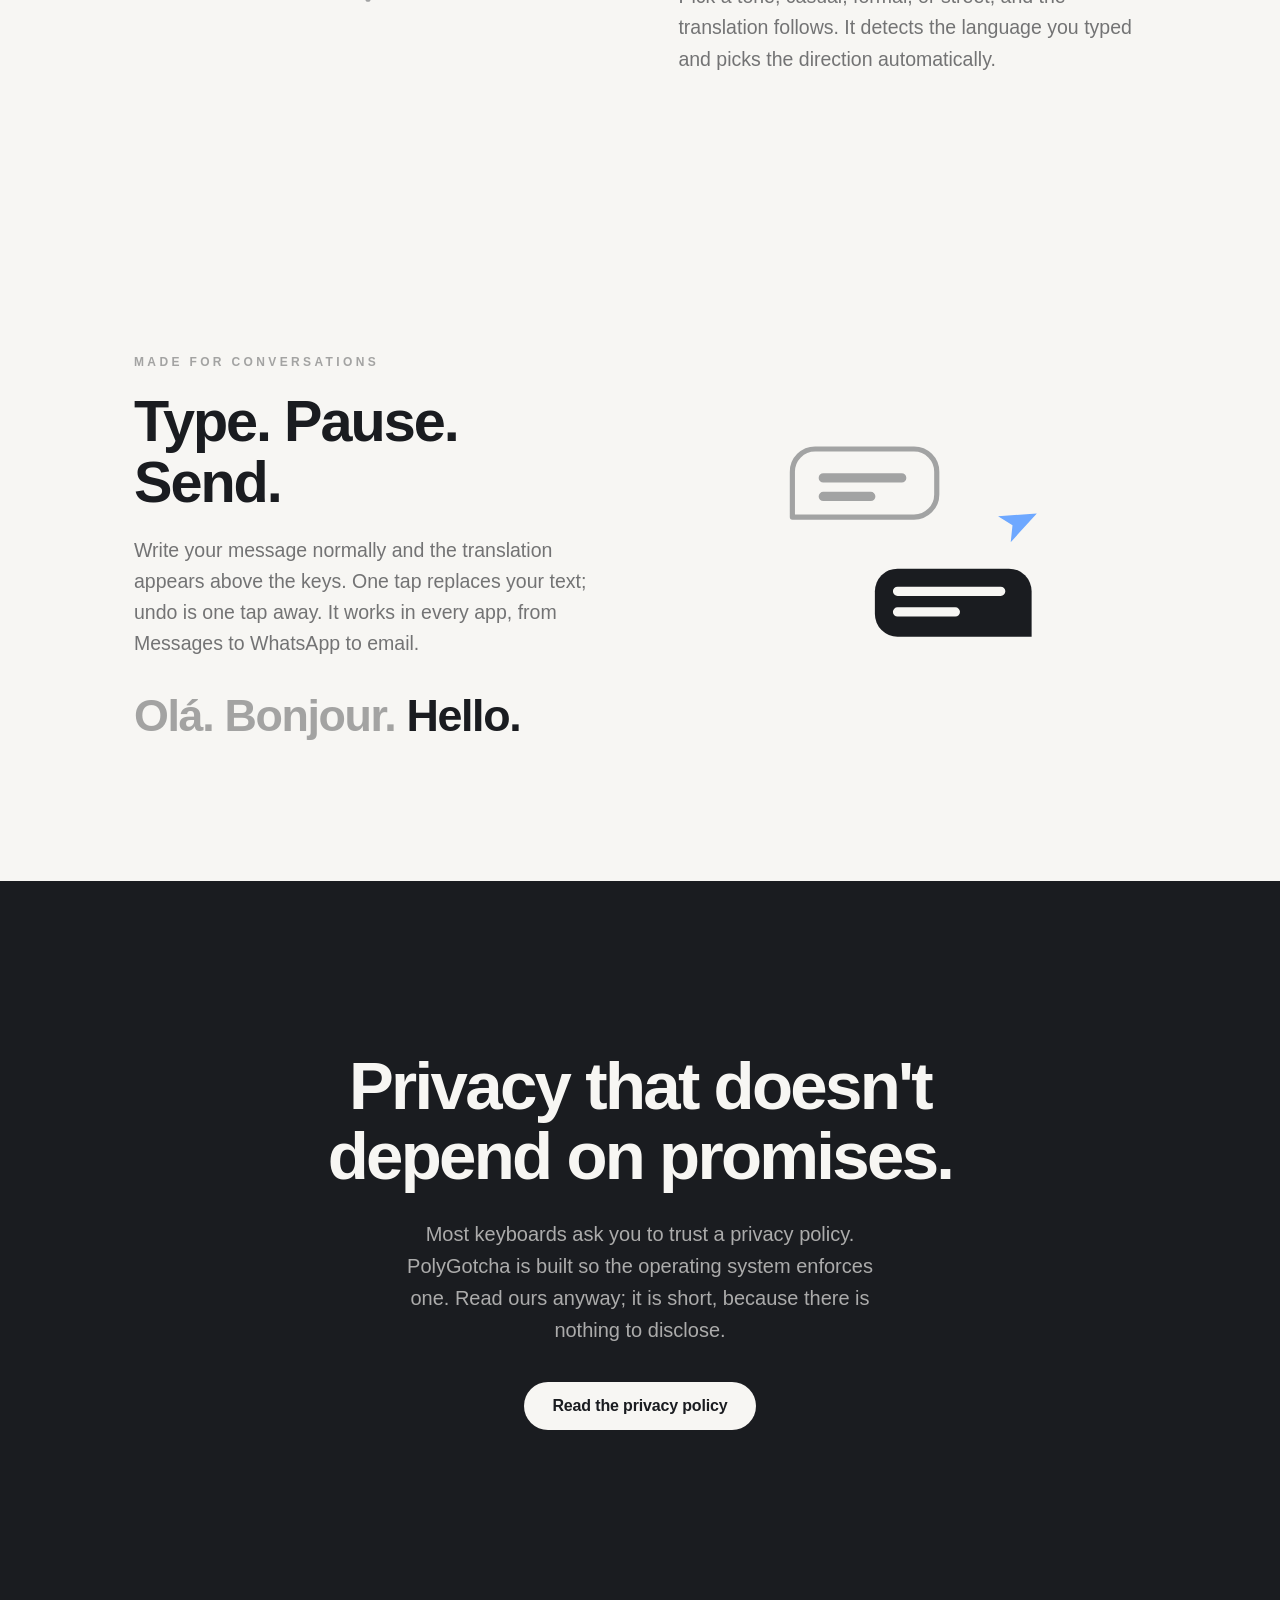
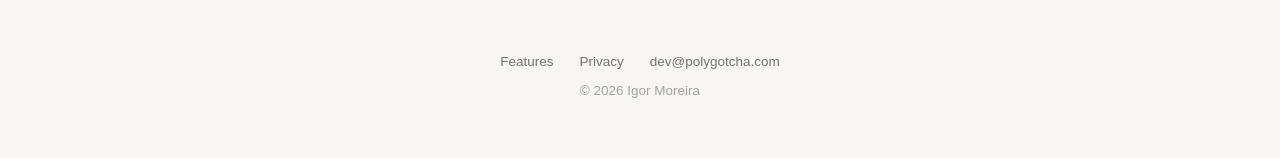
==== commit 170d76b5: "Pair each feature statement with an animated line drawing" ====
--- a/index.html
+++ b/index.html
@@ -97,23 +97,73 @@
     <p class="reveal" data-i18n="honest.p2">PolyGotcha's whole trick is refusing that permission. Without Full Access, iOS physically cuts the keyboard off from the internet, and Apple's models do the translating right on your iPhone. Less impressive infrastructure. Much shorter privacy policy.</p>
   </section>
 
-  <section class="feature wrap" id="privacy-first">
-    <div class="kicker reveal" data-i18n="f1.k">Private by construction</div>
-    <h2 class="reveal" data-i18n="f1.h">Never asks for Full&nbsp;Access.</h2>
-    <p class="reveal" data-i18n="f1.p">Full Access is the permission that lets keyboards reach the internet. PolyGotcha never requests it, so iOS itself keeps everything you type on your device. No servers, no analytics, no tracking. Nothing to trust, only how iPhone works.</p>
+  <section class="feature split wrap" id="privacy-first">
+    <div class="ftext">
+      <div class="kicker reveal" data-i18n="f1.k">Private by construction</div>
+      <h2 class="reveal" data-i18n="f1.h">Never asks for Full&nbsp;Access.</h2>
+      <p class="reveal" data-i18n="f1.p">Full Access is the permission that lets keyboards reach the internet. PolyGotcha never requests it, so iOS itself keeps everything you type on your device. No servers, no analytics, no tracking. Nothing to trust, only how iPhone works.</p>
+    </div>
+    <div class="fig reveal" aria-hidden="true">
+      <svg class="art art-lock" viewBox="0 0 320 320" focusable="false">
+        <g class="orbit dim"><circle class="ln" cx="160" cy="164" r="138" fill="none" stroke-width="3.5" stroke-dasharray="2 16"/></g>
+        <circle class="pulse" cx="160" cy="188" r="86" fill="none"/>
+        <g class="cloud dim">
+          <g transform="translate(198 18) scale(3.1)">
+            <path class="ln" stroke-width="1.5" d="M17.5 19H9a7 7 0 1 1 6.71-9h1.79a4.5 4.5 0 1 1 0 9Z"/>
+          </g>
+          <path class="ln acc slash" d="M210 30 268 82"/>
+        </g>
+        <g class="lock">
+          <path class="ln shackle" d="M126 146v-32a34 34 0 0 1 68 0v32"/>
+          <rect class="ln" x="104" y="146" width="112" height="84" rx="22"/>
+          <circle class="keyhole" cx="160" cy="180" r="10"/>
+          <path class="ln" d="M160 190v18"/>
+        </g>
+      </svg>
+    </div>
   </section>
 
-  <section class="feature wrap">
-    <div class="kicker reveal" data-i18n="f2.k">On-device intelligence</div>
-    <h2 class="reveal" data-i18n="f2.h">Apple Intelligence does the translating.</h2>
-    <p class="reveal" data-i18n="f2.p">Translation runs on your iPhone with Apple's models. Pick a tone, casual, formal, or street, and the translation follows. It detects the language you typed and picks the direction automatically.</p>
+  <section class="feature split flip wrap">
+    <div class="ftext">
+      <div class="kicker reveal" data-i18n="f2.k">On-device intelligence</div>
+      <h2 class="reveal" data-i18n="f2.h">Apple Intelligence does the translating.</h2>
+      <p class="reveal" data-i18n="f2.p">Translation runs on your iPhone with Apple's models. Pick a tone, casual, formal, or street, and the translation follows. It detects the language you typed and picks the direction automatically.</p>
+    </div>
+    <div class="fig reveal" aria-hidden="true">
+      <svg class="art art-chip" viewBox="0 0 320 320" focusable="false">
+        <g class="dim">
+          <path class="ln" d="M128 64v26M160 56v34M192 64v26M128 230v26M160 230v34M192 230v26M64 128h26M56 160h34M64 192h26M230 128h26M230 160h34M230 192h26"/>
+        </g>
+        <rect class="ln" x="90" y="90" width="140" height="140" rx="30" fill="none"/>
+        <rect class="ln acc ring" x="112" y="112" width="96" height="96" rx="22" fill="none" stroke-width="4" stroke-dasharray="12 14"/>
+        <g class="spark"><path class="spark4" transform="translate(160 160)" d="M0-42Q8-8 42 0 8 8 0 42-8 8-42 0-8-8 0-42Z"/></g>
+        <g class="mini m1"><path class="spark4" transform="translate(226 92) scale(0.3)" d="M0-42Q8-8 42 0 8 8 0 42-8 8-42 0-8-8 0-42Z"/></g>
+        <g class="mini m2"><path class="spark4" transform="translate(92 226) scale(0.24)" d="M0-42Q8-8 42 0 8 8 0 42-8 8-42 0-8-8 0-42Z"/></g>
+      </svg>
+    </div>
   </section>
 
-  <section class="feature wrap">
-    <div class="kicker reveal" data-i18n="f3.k">Made for conversations</div>
-    <h2 class="reveal" data-i18n="f3.h">Type. Pause. Send.</h2>
-    <p class="reveal" data-i18n="f3.p">Write your message normally and the translation appears above the keys. One tap replaces your text; undo is one tap away. It works in every app, from Messages to WhatsApp to email.</p>
-    <div class="langline reveal" data-i18n="f3.lang">Ol&aacute;. Bonjour. <em>Hello.</em></div>
+  <section class="feature split wrap">
+    <div class="ftext">
+      <div class="kicker reveal" data-i18n="f3.k">Made for conversations</div>
+      <h2 class="reveal" data-i18n="f3.h">Type. Pause. Send.</h2>
+      <p class="reveal" data-i18n="f3.p">Write your message normally and the translation appears above the keys. One tap replaces your text; undo is one tap away. It works in every app, from Messages to WhatsApp to email.</p>
+      <div class="langline reveal" data-i18n="f3.lang">Ol&aacute;. Bonjour. <em>Hello.</em></div>
+    </div>
+    <div class="fig reveal" aria-hidden="true">
+      <svg class="art art-send" viewBox="0 0 320 320" focusable="false">
+        <g class="inbubble dim">
+          <path class="ln" d="M44 130v-44a22 22 0 0 1 22-22h96a22 22 0 0 1 22 22v22a22 22 0 0 1-22 22Z" fill="none"/>
+          <path class="skel" d="M74 92h76M74 110h46"/>
+        </g>
+        <g class="plane"><path transform="translate(238 126) rotate(-26) scale(1.75)" d="M2 19 22 11 2 3 7 11Z"/></g>
+        <g class="outbubble">
+          <path class="bfill" d="M276 246h-130a22 22 0 0 1-22-22v-22a22 22 0 0 1 22-22h108a22 22 0 0 1 22 22Z"/>
+          <g class="sent"><path class="skel" d="M146 202h100M146 222h56"/></g>
+          <g class="dots"><circle cx="176" cy="213" r="7.5"/><circle cx="200" cy="213" r="7.5"/><circle cx="224" cy="213" r="7.5"/></g>
+        </g>
+      </svg>
+    </div>
   </section>
 
   <section class="manifesto">
--- a/style.css
+++ b/style.css
@@ -536,6 +536,148 @@
 
 .langline em { font-style: normal; color: var(--ink); }
 
+/* ---------- Split features and their animated line drawings ---------- */
+
+/* Below the demo, each statement pairs its text with a big illustration:
+   inline SVG line art, so the drawings inherit the theme via currentColor
+   and cost no requests. The blue accent is the demo caret's blue. Every
+   animation is transform or opacity only, waits for the section's reveal
+   to fire (.in), and is disabled entirely under reduced motion, where the
+   resting markup already shows each drawing's finished state. */
+
+.feature.split {
+  display: grid;
+  grid-template-columns: repeat(2, minmax(0, 1fr));
+  align-items: center;
+  gap: clamp(36px, 6vw, 80px);
+  text-align: left;
+}
+
+.feature.split h2 { margin: 0; }
+.feature.split p { margin: 22px 0 0; }
+.feature.split .langline { margin-top: 30px; }
+.feature.split .fig { display: grid; place-items: center; }
+.feature.split.flip .fig { order: -1; }
+
+@media (max-width: 720px) {
+  .feature.split { grid-template-columns: 1fr; gap: 40px; text-align: center; }
+  .feature.split .fig, .feature.split.flip .fig { order: -1; }
+  .feature.split h2, .feature.split p { margin-left: auto; margin-right: auto; }
+}
+
+.art { display: block; width: min(330px, 72vw); height: auto; color: var(--ink); }
+
+@media (max-width: 720px) {
+  .art { width: min(240px, 62vw); }
+}
+
+.art .ln {
+  fill: none;
+  stroke: currentColor;
+  stroke-width: 5;
+  stroke-linecap: round;
+  stroke-linejoin: round;
+}
+
+.art .dim { color: var(--faint); }
+.art .acc { stroke: #6ea8ff; }
+.art .skel { fill: none; stroke: currentColor; stroke-width: 9; stroke-linecap: round; }
+
+/* The lock: an OS boundary orbiting a shut padlock, the crossed-out cloud
+   drifting outside it. */
+
+.art-lock .keyhole { fill: currentColor; }
+.art-lock .pulse { stroke: #6ea8ff; stroke-width: 3; opacity: 0; }
+.art-lock .slash { stroke-dasharray: 82 82; }
+.art-lock .orbit,
+.art-lock .cloud,
+.art-lock .pulse { transform-box: fill-box; transform-origin: center; }
+
+.fig.in .art-lock .orbit { animation: art-orbit 70s linear infinite; }
+.fig.in .art-lock .shackle { animation: art-shut 0.8s 0.5s cubic-bezier(0.34, 1.56, 0.64, 1) both; }
+.fig.in .art-lock .cloud { animation: art-bob 7s 1.2s ease-in-out infinite; }
+.fig.in .art-lock .slash { animation: art-draw 0.5s 0.9s ease both; }
+.fig.in .art-lock .pulse { animation: art-pulse 3.8s 1.4s ease-out infinite; }
+
+/* The chip: a breathing Apple Intelligence glint inside marching dashes,
+   two small sparks twinkling in the corners. */
+
+.art-chip .spark4 { fill: currentColor; }
+.art-chip .ring { opacity: 0.85; }
+.art-chip .spark,
+.art-chip .mini { transform-box: fill-box; transform-origin: center; }
+
+.fig.in .art-chip .ring { animation: art-march 12s linear infinite; }
+.fig.in .art-chip .spark { animation: art-breathe 5s ease-in-out infinite; }
+.fig.in .art-chip .m1 { animation: art-twinkle 2.8s 0.4s ease-in-out infinite; }
+.fig.in .art-chip .m2 { animation: art-twinkle 3.6s 1.3s ease-in-out infinite; }
+
+/* The exchange: typing dots become the sent translation on one shared
+   clock, and the plane takes off in the gap between the two phases. */
+
+.art-send .bfill { fill: currentColor; }
+.art-send .dots { opacity: 0; }
+.art-send .dots circle { fill: var(--bg); }
+.art-send .sent path { stroke: var(--bg); }
+.art-send .plane path { fill: #6ea8ff; }
+.art-send .inbubble,
+.art-send .plane { transform-box: fill-box; transform-origin: center; }
+.art-send .dots circle:nth-of-type(2) { animation-delay: 0.16s; }
+.art-send .dots circle:nth-of-type(3) { animation-delay: 0.32s; }
+
+.fig.in .art-send .inbubble { animation: art-bob 9s ease-in-out infinite; }
+.fig.in .art-send .dots { animation: art-turn-dots 7.5s linear infinite; }
+.fig.in .art-send .dots circle { animation: art-dot 1.05s ease-in-out infinite; }
+.fig.in .art-send .sent { animation: art-turn-sent 7.5s linear infinite; }
+.fig.in .art-send .plane { animation: art-fly 7.5s cubic-bezier(0.3, 0, 0.4, 1) infinite; }
+
+@keyframes art-orbit { to { transform: rotate(360deg); } }
+@keyframes art-shut { from { transform: translateY(-16px); } to { transform: translateY(0); } }
+@keyframes art-bob { 50% { transform: translateY(-7px); } }
+@keyframes art-draw { from { stroke-dashoffset: 82; } to { stroke-dashoffset: 0; } }
+
+@keyframes art-pulse {
+  0% { transform: scale(0.62); opacity: 0.5; }
+  70% { opacity: 0; }
+  100% { transform: scale(1.06); opacity: 0; }
+}
+
+/* The offset step is a multiple of the 26px dash period, so the loop
+   restart lands exactly on pattern and never visibly jumps. */
+@keyframes art-march { to { stroke-dashoffset: -364; } }
+
+@keyframes art-breathe { 50% { transform: scale(1.08) rotate(7deg); } }
+
+@keyframes art-twinkle {
+  0%, 100% { opacity: 0.22; transform: scale(0.72); }
+  50% { opacity: 1; transform: scale(1.06); }
+}
+
+@keyframes art-dot { 35% { transform: translateY(-7px); } }
+
+@keyframes art-turn-dots {
+  0%, 44% { opacity: 1; }
+  50%, 94% { opacity: 0; }
+  100% { opacity: 1; }
+}
+
+@keyframes art-turn-sent {
+  0%, 46% { opacity: 0; }
+  52%, 92% { opacity: 1; }
+  100% { opacity: 0; }
+}
+
+@keyframes art-fly {
+  0%, 46% { opacity: 0; transform: translate(-10px, 10px) scale(0.7); }
+  54% { opacity: 1; transform: translate(0, 0) scale(1); }
+  64% { opacity: 1; }
+  80%, 100% { opacity: 0; transform: translate(38px, -38px) scale(1); }
+}
+
+@media (prefers-reduced-motion: reduce) {
+  .art g, .art path, .art circle, .art rect { animation: none !important; }
+}
+
 /* ---------- Manifesto ---------- */
 
 .manifesto {
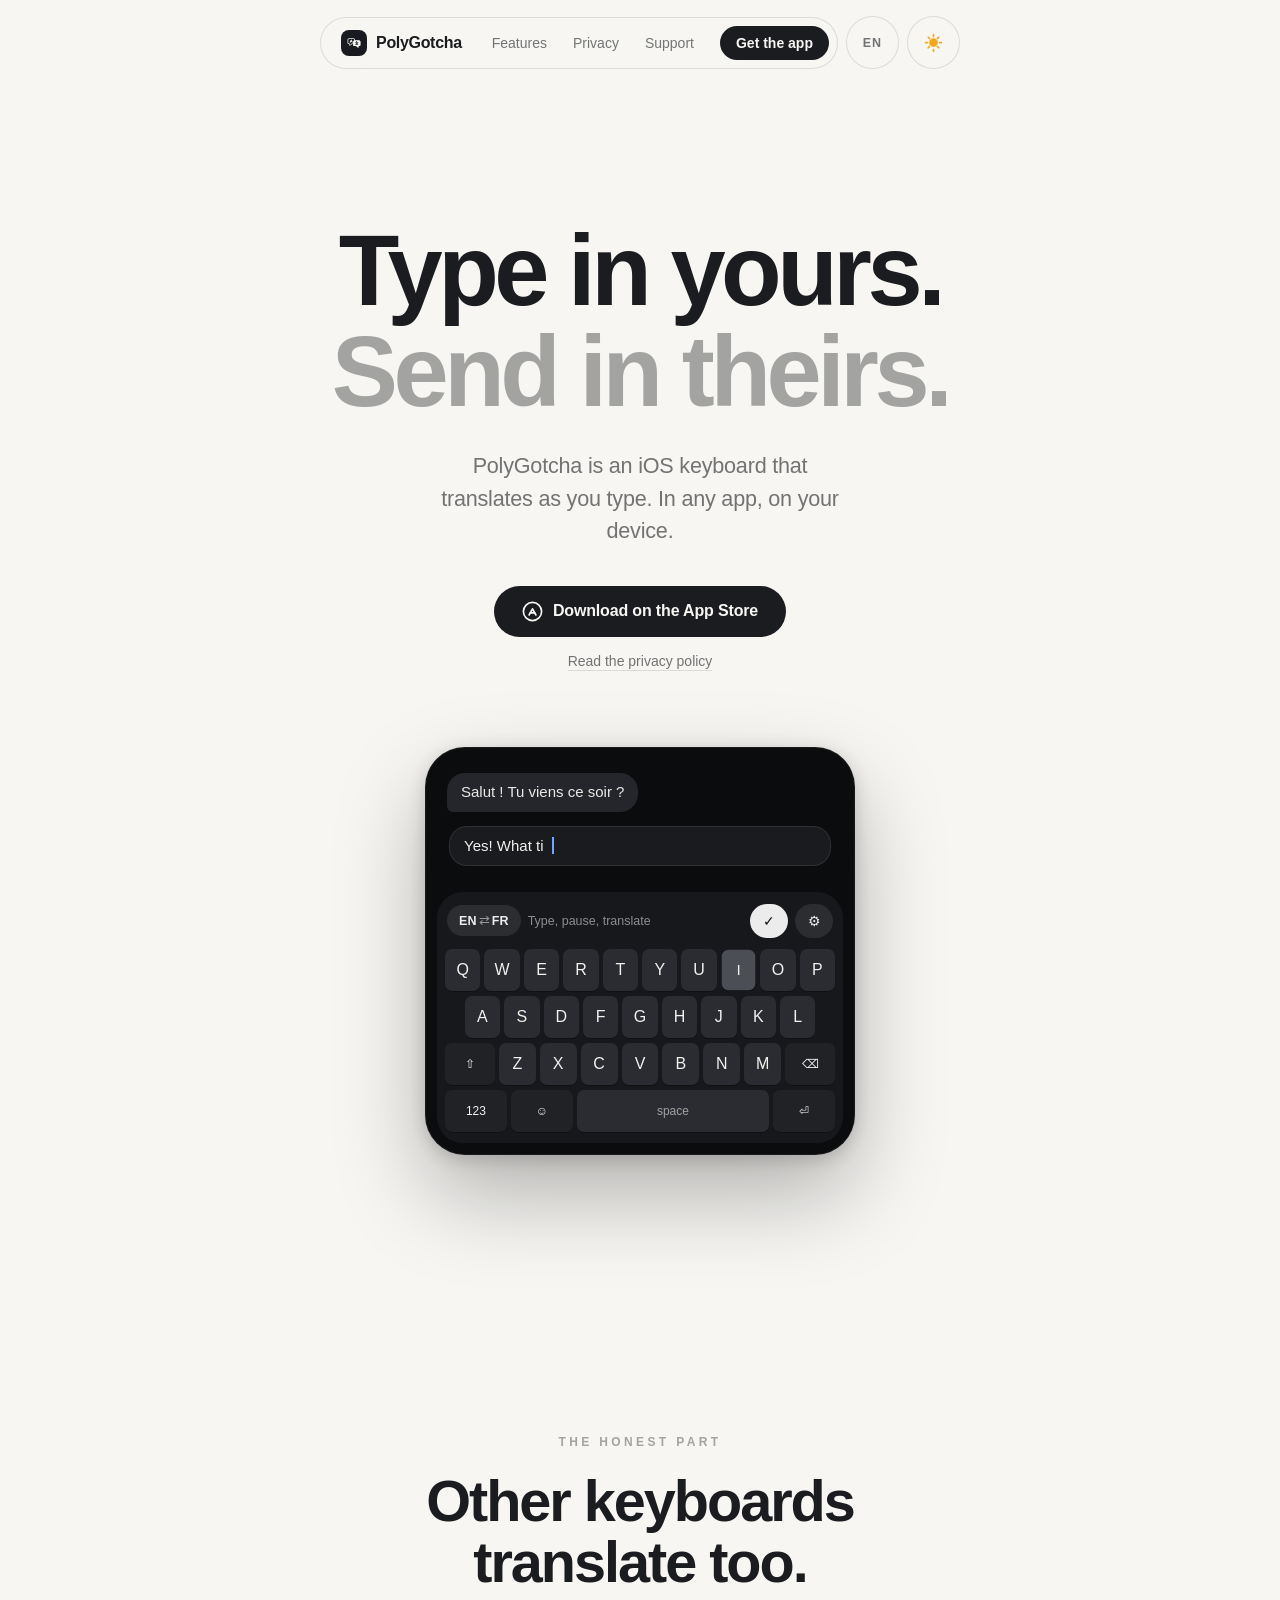
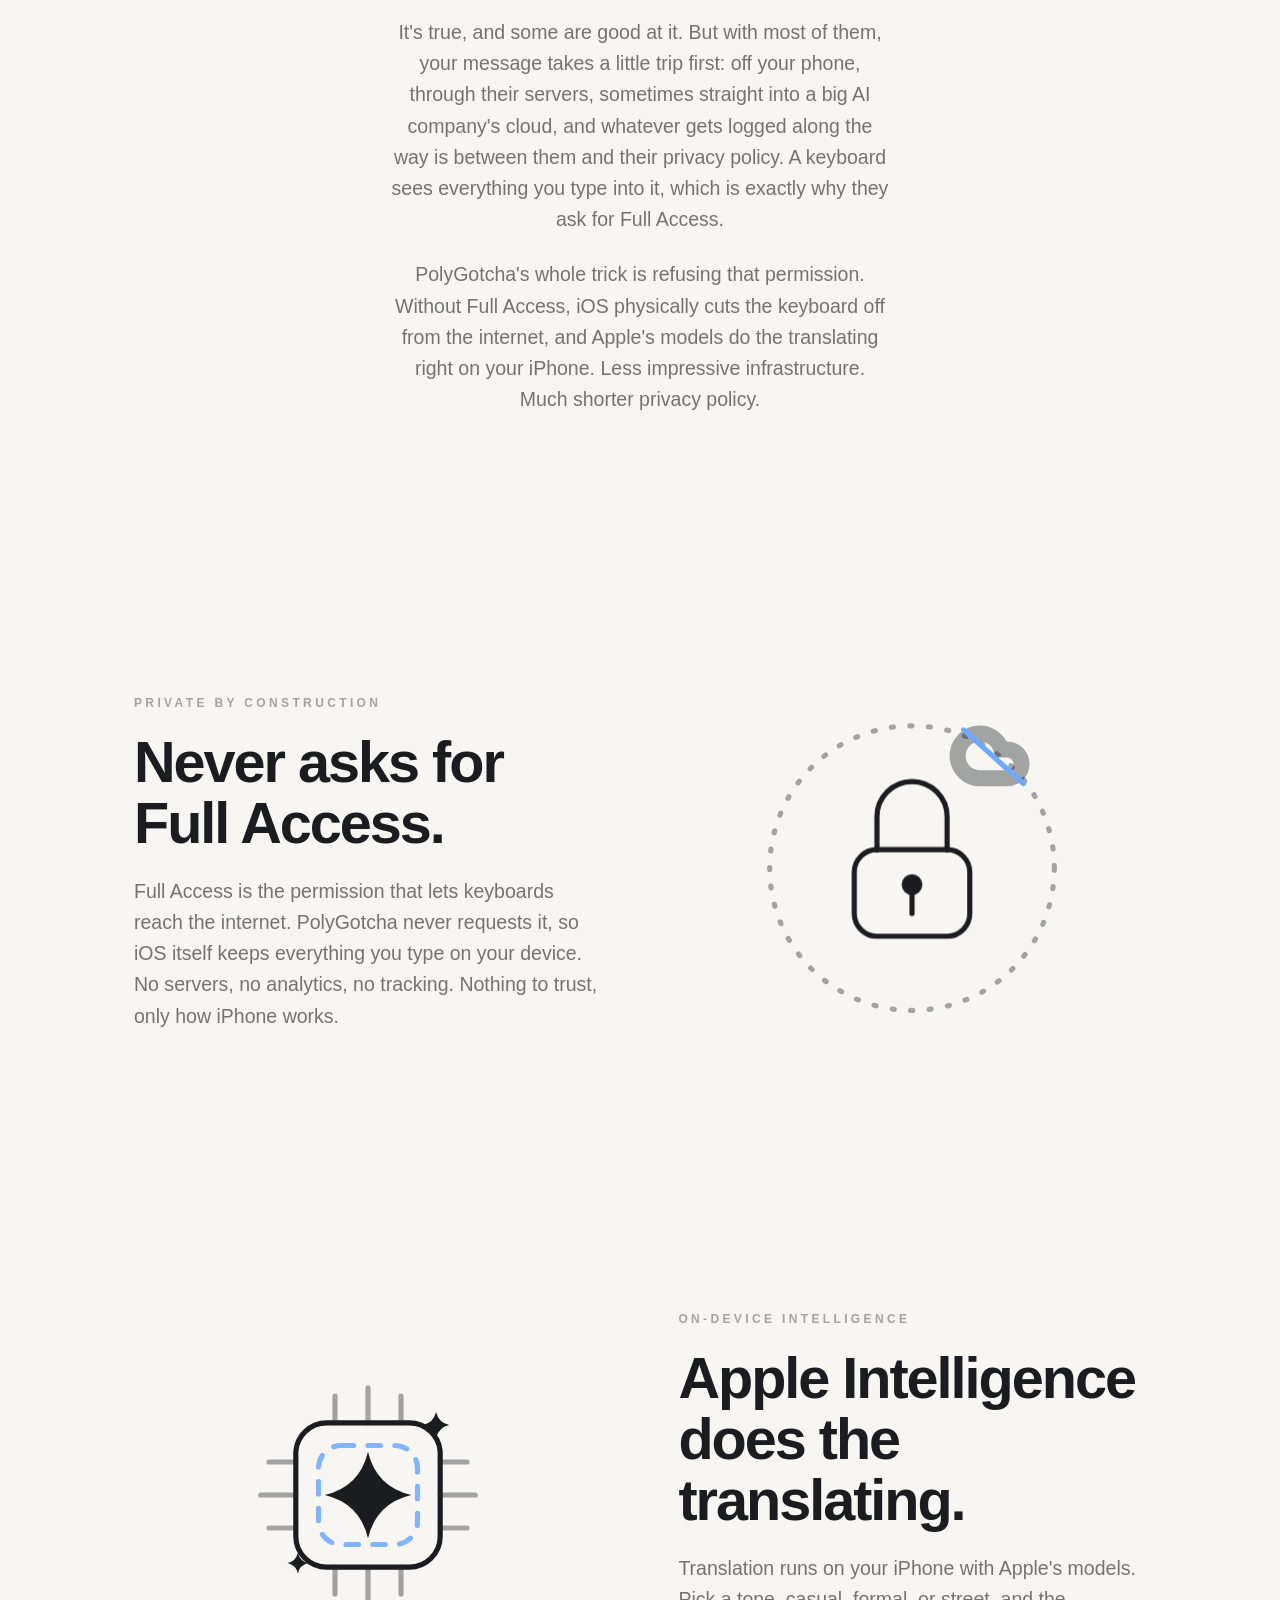
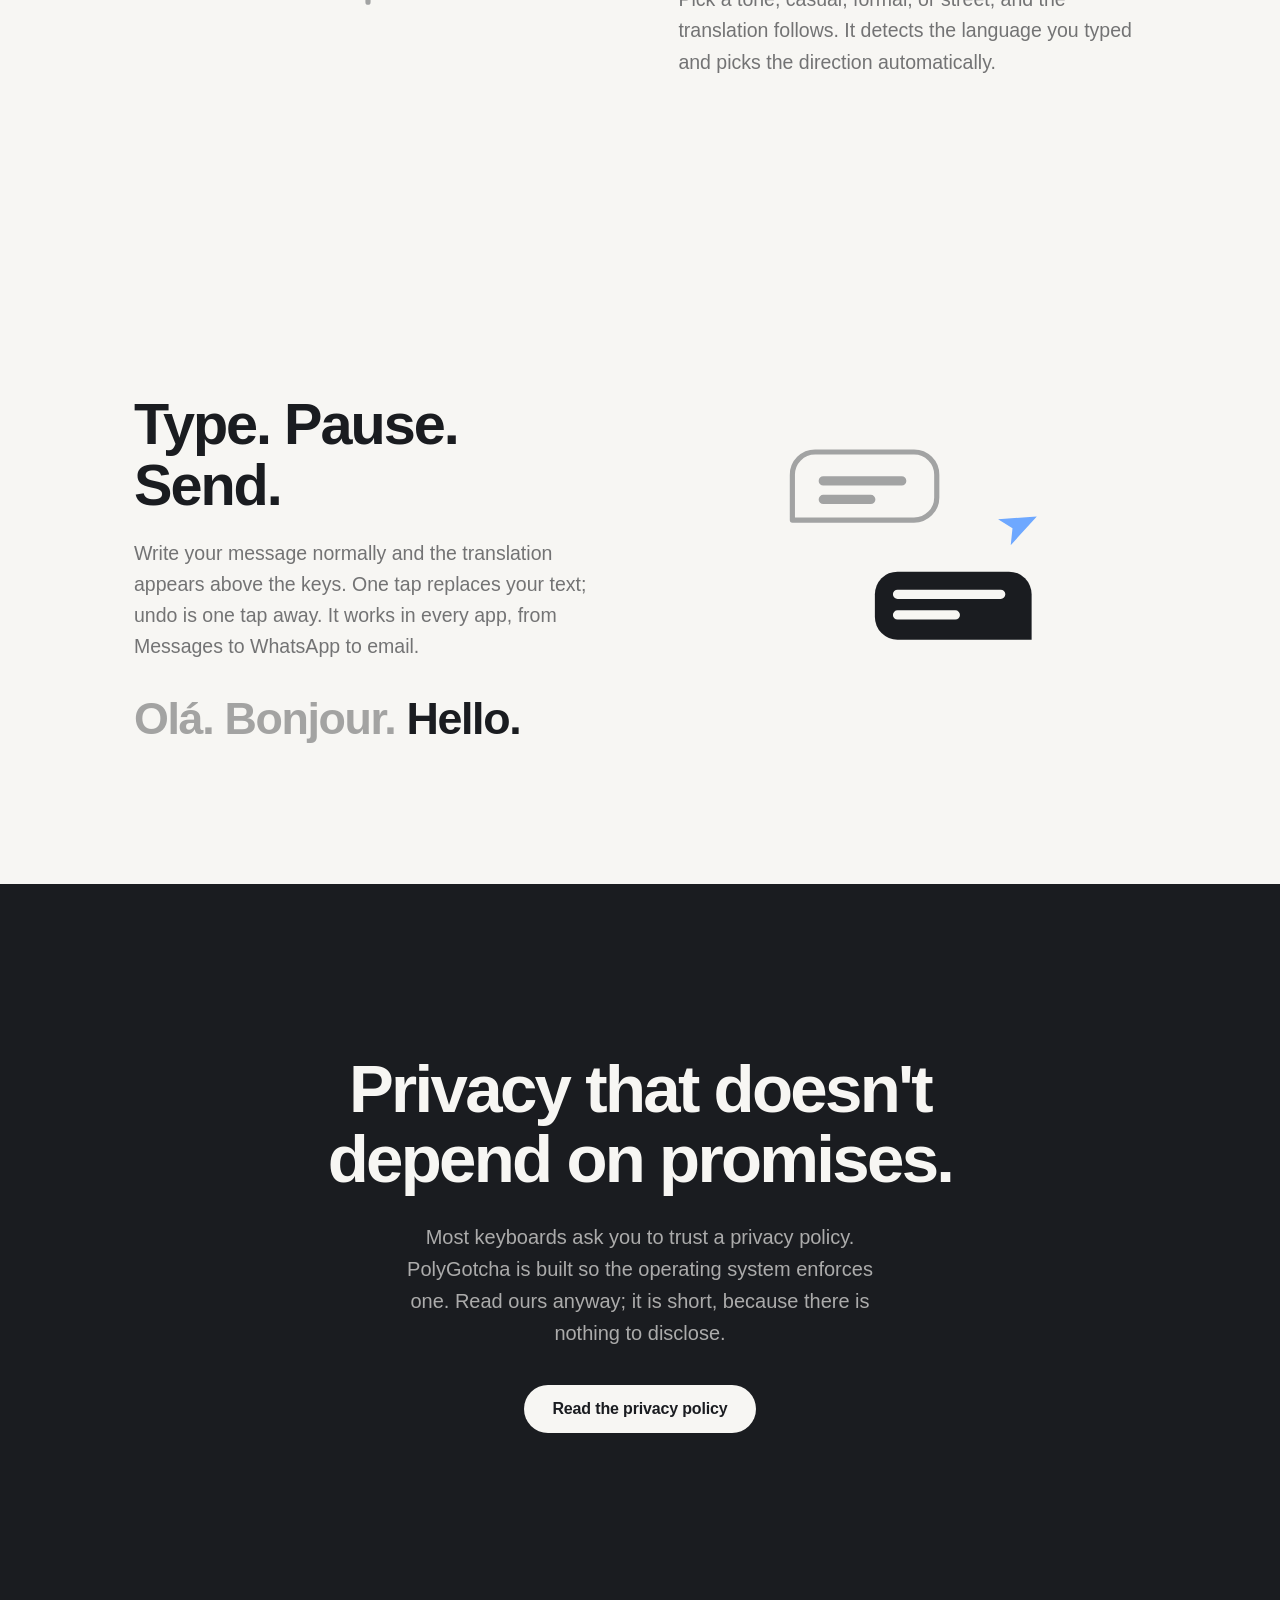
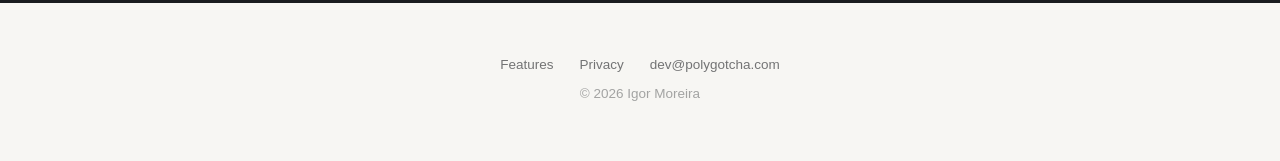
==== commit 577f98c1: "Link the App Store release and badge the download pill" ====
--- a/index.html
+++ b/index.html
@@ -26,7 +26,6 @@
     // Apply the stored theme before first paint so there is no flash.
     try { var t = localStorage.getItem("pg-theme"); if (t) document.documentElement.dataset.theme = t; } catch (e) {}
   </script>
-  <!-- TODO: add "installUrl" with the App Store link once 1.0 is live. -->
   <script type="application/ld+json">
   {
     "@context": "https://schema.org",
@@ -36,6 +35,7 @@
     "applicationCategory": "UtilitiesApplication",
     "description": "An iOS keyboard that translates as you type. On device, in any app, with privacy enforced by iOS itself.",
     "url": "https://polygotcha.com/",
+    "installUrl": "https://apps.apple.com/app/polygotcha/id6789138245",
     "image": "https://polygotcha.com/icon-512.png",
     "offers": { "@type": "Offer", "price": "0", "priceCurrency": "USD" }
   }
@@ -51,8 +51,7 @@
         <a href="/privacy" data-i18n="nav.privacy">Privacy</a>
         <a class="sup" href="mailto:dev@polygotcha.com" data-i18n="nav.support">Support</a>
       </div>
-      <!-- TODO: swap for the App Store URL once 1.0 is live. -->
-      <a class="cta" href="#get" aria-label="Get the app"><span class="cta-text" data-i18n="nav.get">Get the app</span><svg class="cta-icon" viewBox="0 0 24 24" aria-hidden="true"><path d="M12 4v11M7.5 10.5 12 15l4.5-4.5M5 20h14"/></svg></a>
+      <a class="cta" href="https://apps.apple.com/app/polygotcha/id6789138245" aria-label="Get the app"><span class="cta-text" data-i18n="nav.get">Get the app</span><svg class="cta-icon" viewBox="0 0 24 24" aria-hidden="true"><path d="M12 4v11M7.5 10.5 12 15l4.5-4.5M5 20h14"/></svg></a>
     </nav>
     <div class="lang-wrap">
       <button class="lang-bubble" id="lang-toggle" type="button" aria-haspopup="true" aria-expanded="false" aria-label="Language">EN</button>
@@ -65,7 +64,10 @@
     <h1 class="reveal" data-i18n="hero.h1">Type in yours.<br><span class="theirs">Send in theirs.</span></h1>
     <p class="reveal" data-i18n="hero.p">PolyGotcha is an iOS keyboard that translates as you type. In any app, on your device.</p>
     <div class="cta-row reveal" id="get">
-      <span class="pill" data-i18n="hero.cta">Coming soon to the App&nbsp;Store</span>
+      <a class="pill store-pill" href="https://apps.apple.com/app/polygotcha/id6789138245">
+        <svg class="applogo" viewBox="0 0 24 24" aria-hidden="true" focusable="false"><circle cx="12" cy="12" r="10.4"/><path d="M8.1 16 12 8.9 15.9 16"/><path d="M9.5 13.6h5"/></svg>
+        <span data-i18n="hero.cta">Download on the App&nbsp;Store</span>
+      </a>
       <a class="quiet-link" href="/privacy" data-i18n="hero.privacylink">Read the privacy policy</a>
     </div>
   </header>
--- a/style.css
+++ b/style.css
@@ -337,6 +337,30 @@
   letter-spacing: -0.01em;
 }
 
+/* The App Store download badge: the pill with the store glyph in front. */
+.store-pill {
+  display: inline-flex;
+  align-items: center;
+  gap: 10px;
+  transition: transform 0.25s ease;
+}
+
+.store-pill:hover { transform: scale(1.04); }
+
+.store-pill .applogo {
+  width: 21px;
+  height: 21px;
+  flex-shrink: 0;
+  fill: none;
+  stroke: currentColor;
+  stroke-width: 1.9;
+  stroke-linecap: round;
+  stroke-linejoin: round;
+}
+
+/* Anchored jumps must land below the floating nav, never behind it. */
+[id] { scroll-margin-top: 120px; }
+
 .hero .quiet-link {
   font-size: 14px;
   color: var(--muted);
@@ -349,7 +373,10 @@
 
 /* ---------- The keyboard demo ---------- */
 
-.demo { padding-top: 0; }
+/* The device is sized against the viewport (94vw), so the section sheds the
+   wrap's side padding: inside the padded box, 94vw outgrows the content
+   width on phones and the overflow leans right, off-center. */
+.demo { padding-top: 0; padding-left: 0; padding-right: 0; }
 
 .device {
   width: min(430px, 94vw);
@@ -731,9 +758,12 @@
 
 /* ---------- Scroll reveals ---------- */
 
+/* The slide is shallow on purpose: reveals fire as content crosses the
+   viewport edge (see the observer's rootMargin), and iOS delivers observer
+   callbacks lazily mid-scroll, so a deep slide reads as popping in. */
 .reveal {
   opacity: 0;
-  transform: translateY(26px);
+  transform: translateY(16px);
   transition: opacity 0.9s cubic-bezier(0.2, 0.6, 0.2, 1),
     transform 0.9s cubic-bezier(0.2, 0.6, 0.2, 1);
 }
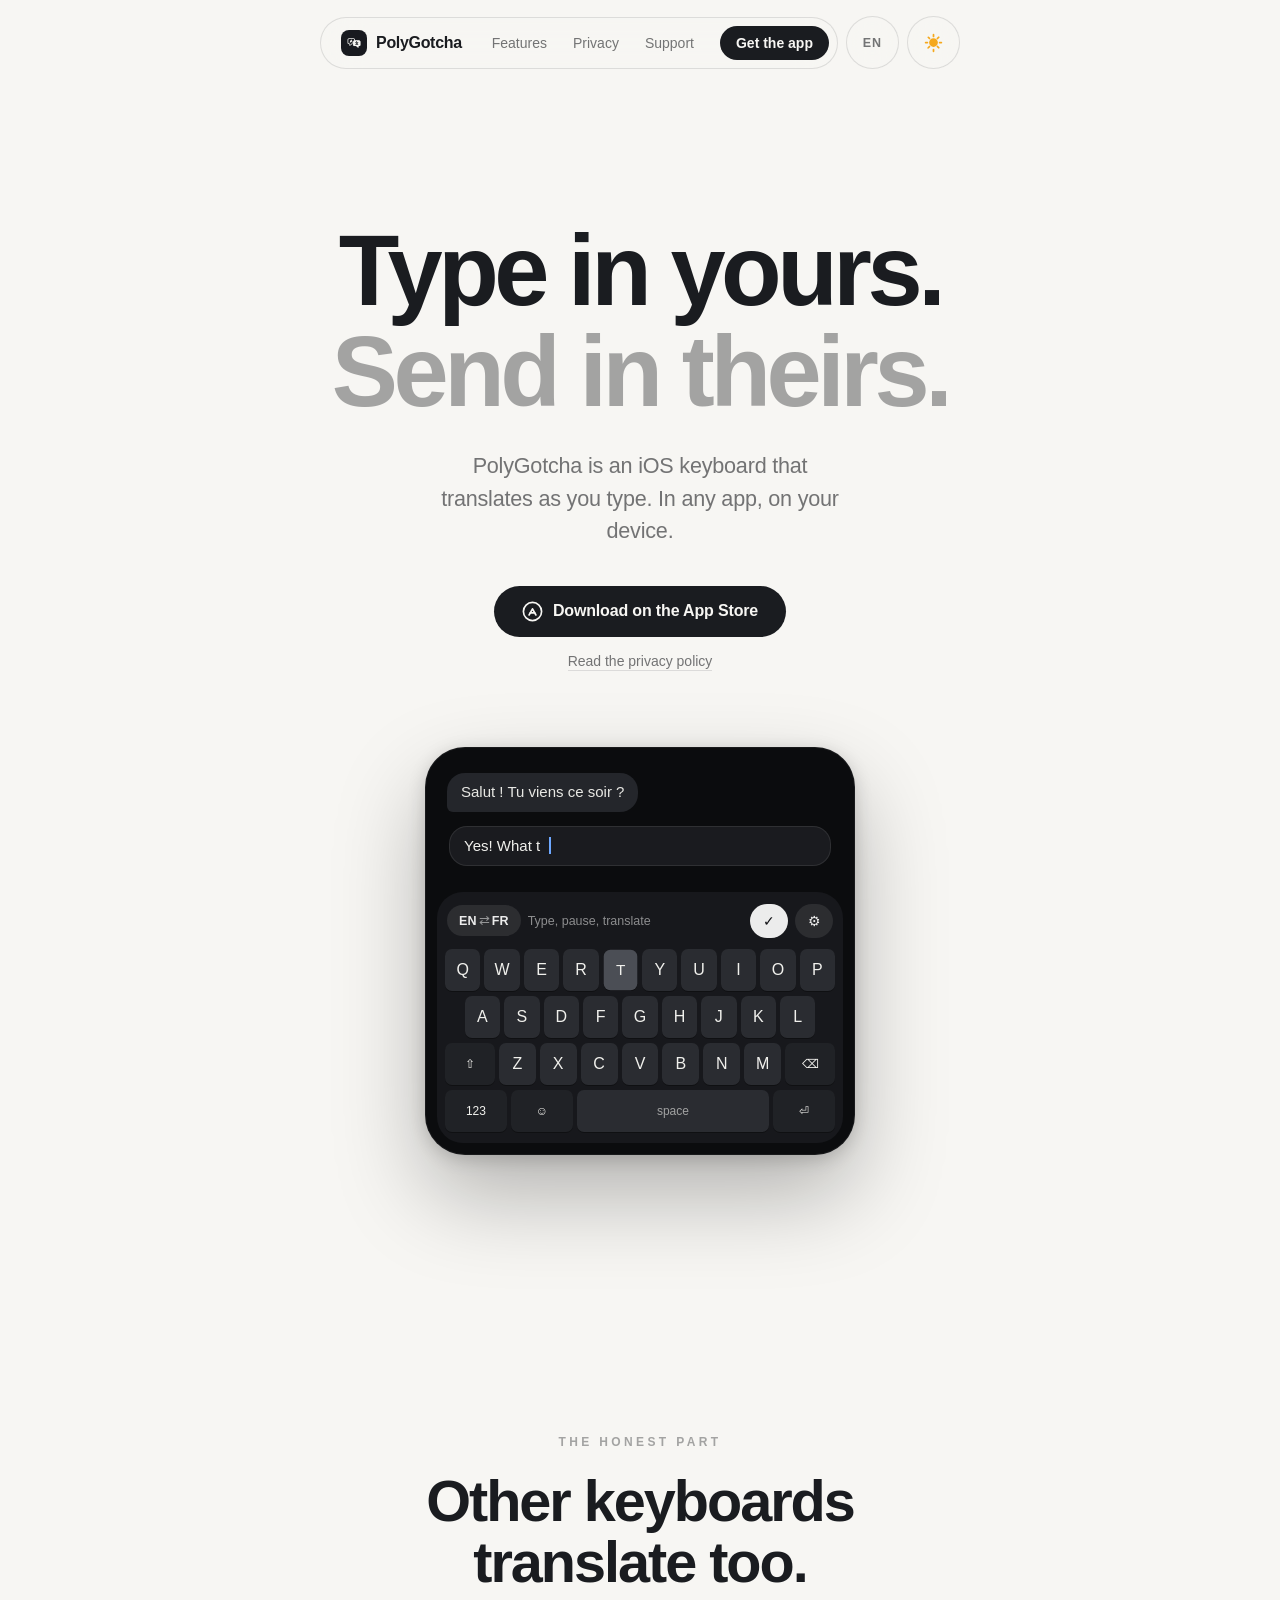
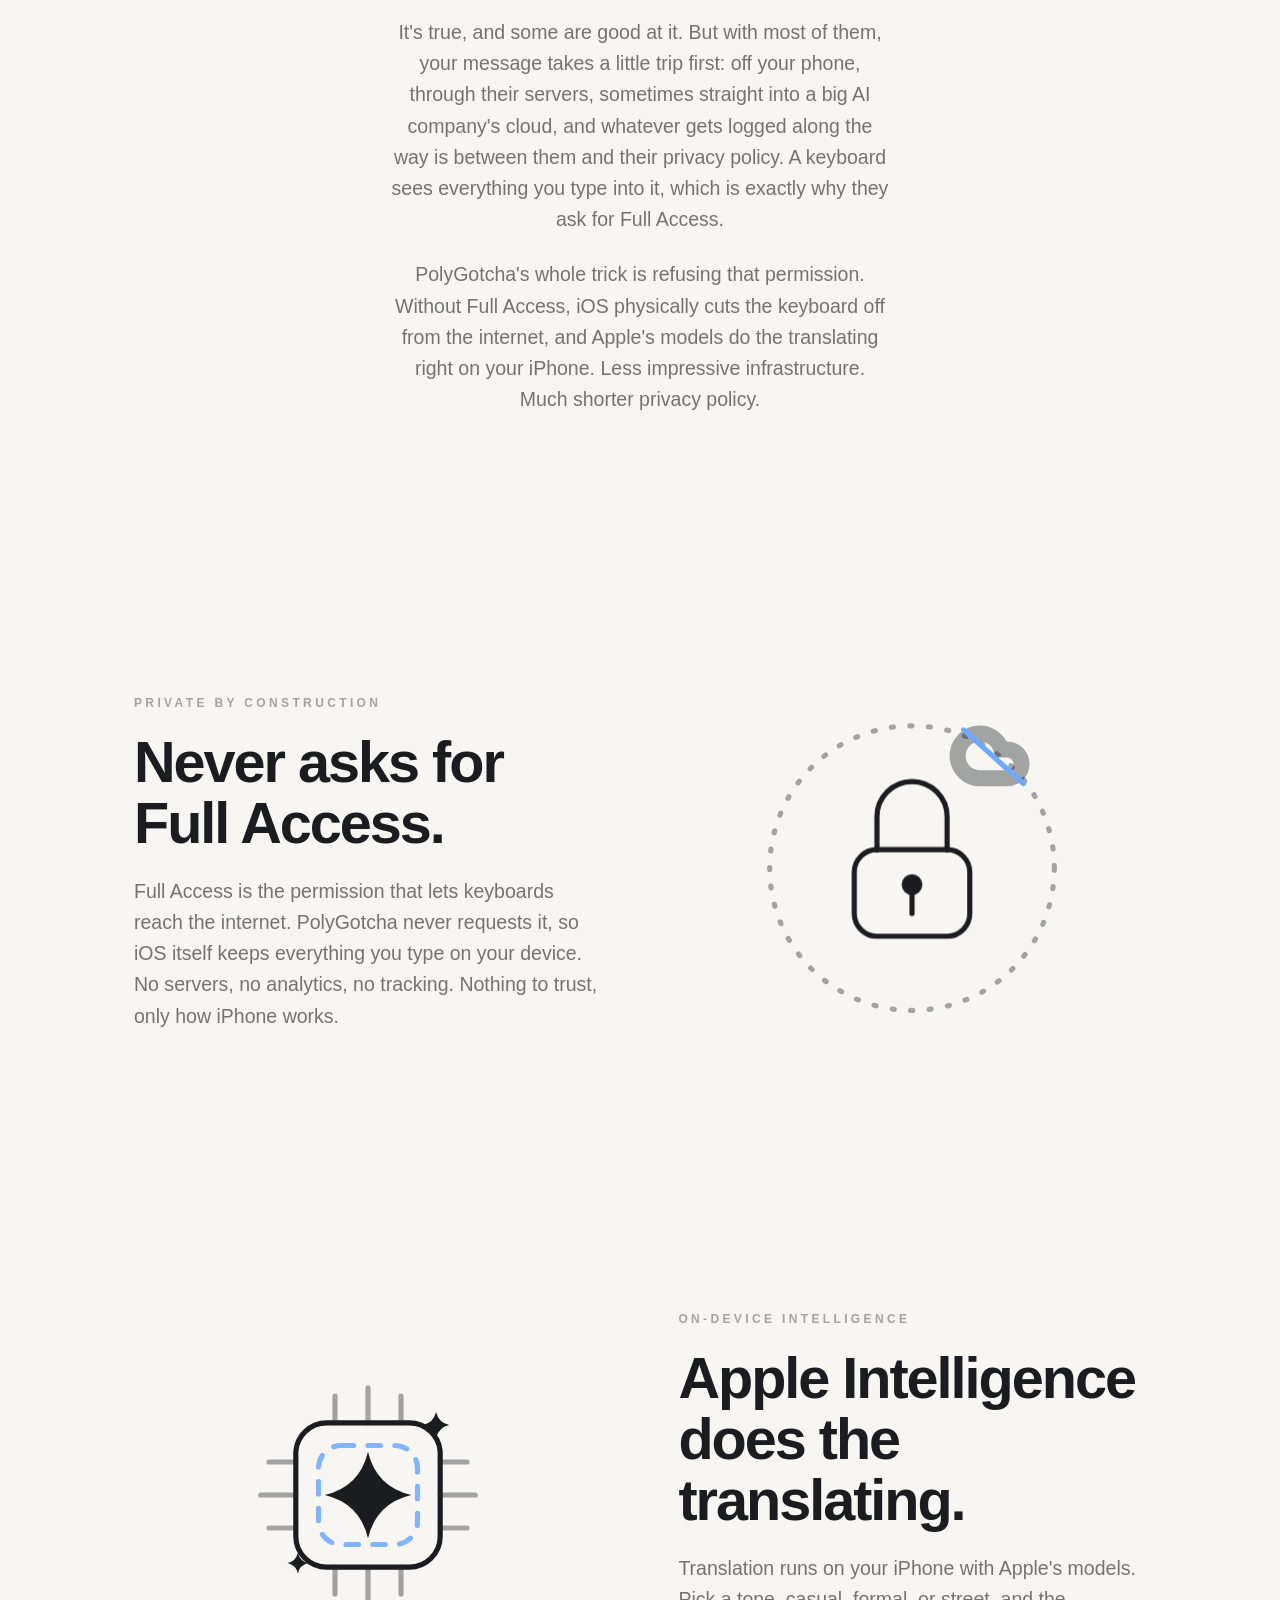
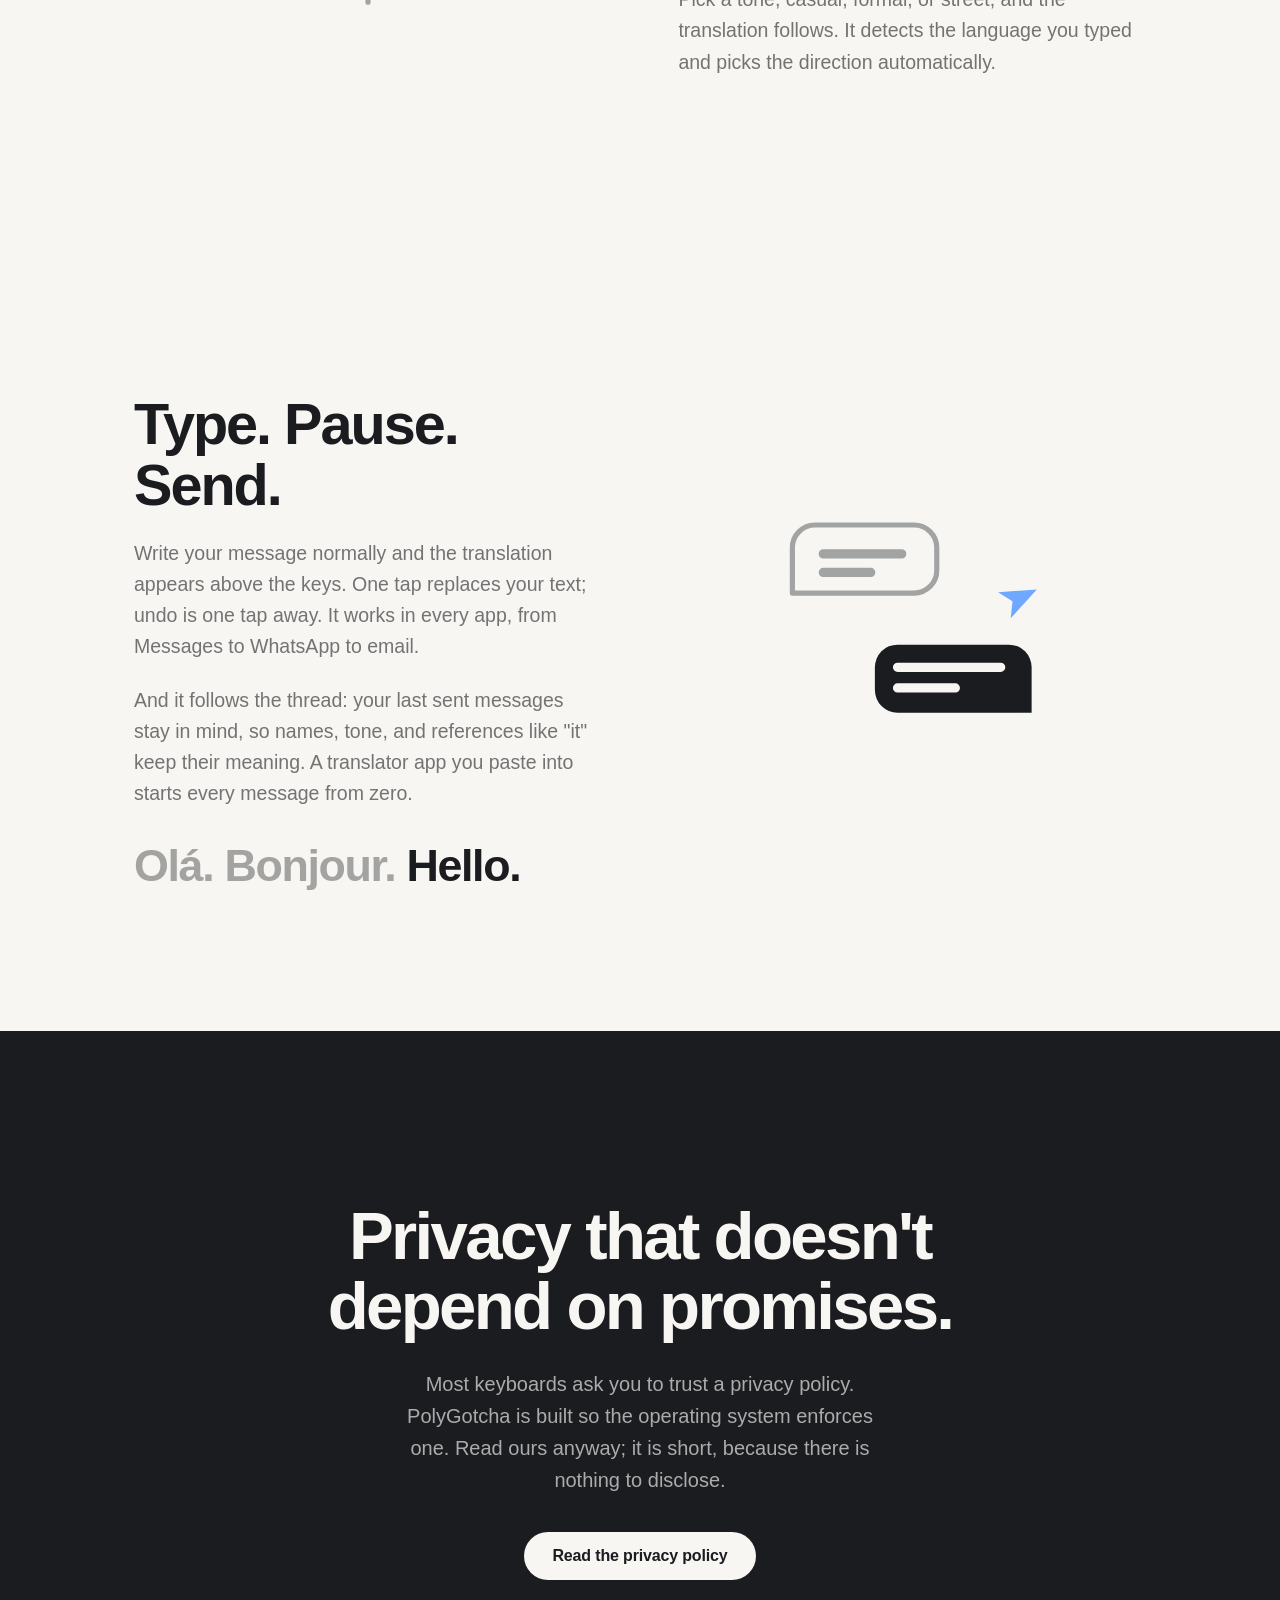
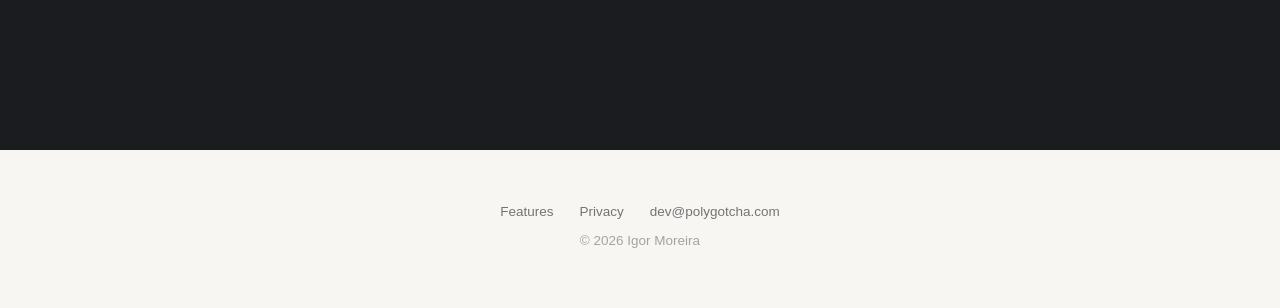
==== commit 2baf3e59: "Tell the conversation-context story on the home and features pages" ====
--- a/index.html
+++ b/index.html
@@ -150,6 +150,7 @@
       <div class="kicker reveal" data-i18n="f3.k">Made for conversations</div>
       <h2 class="reveal" data-i18n="f3.h">Type. Pause. Send.</h2>
       <p class="reveal" data-i18n="f3.p">Write your message normally and the translation appears above the keys. One tap replaces your text; undo is one tap away. It works in every app, from Messages to WhatsApp to email.</p>
+      <p class="reveal" data-i18n="f3.p2">And it follows the thread: your last sent messages stay in mind, so names, tone, and references like "it" keep their meaning. A translator app you paste into starts every message from zero.</p>
       <div class="langline reveal" data-i18n="f3.lang">Ol&aacute;. Bonjour. <em>Hello.</em></div>
     </div>
     <div class="fig reveal" aria-hidden="true">
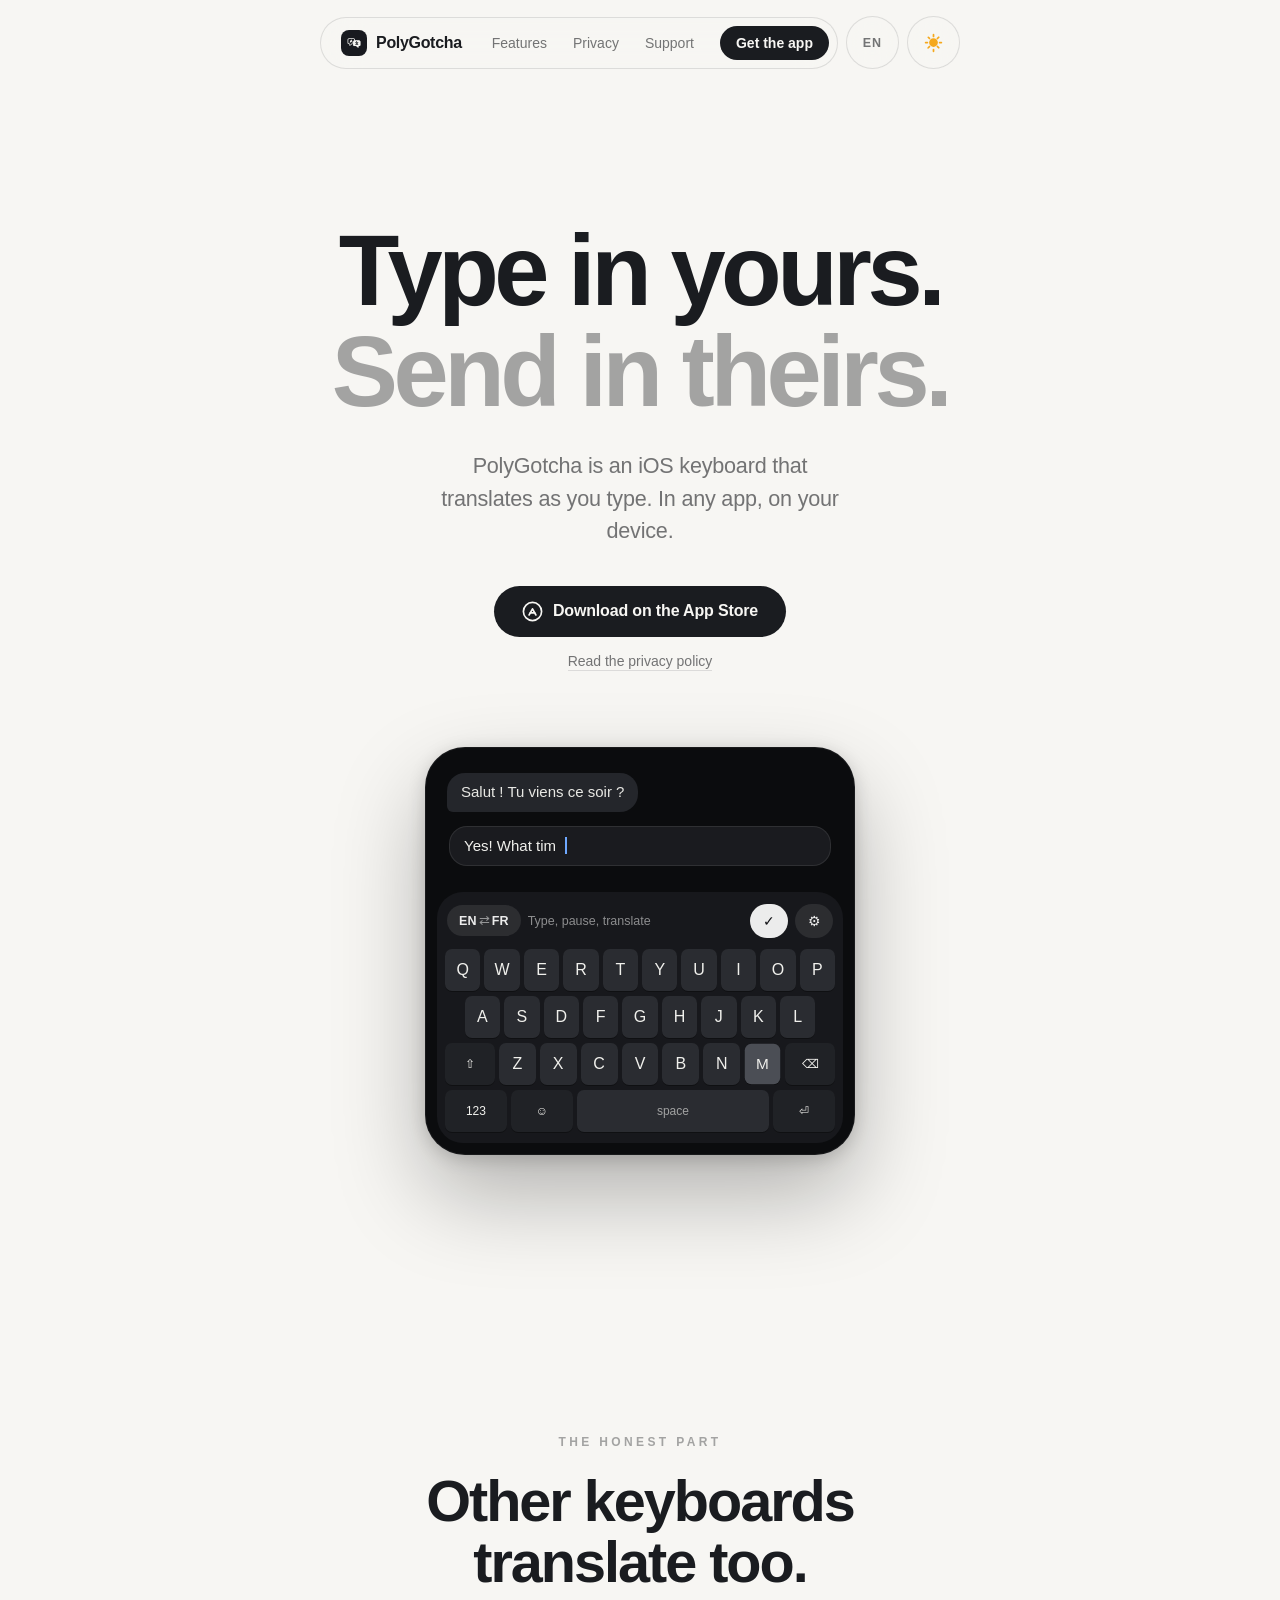
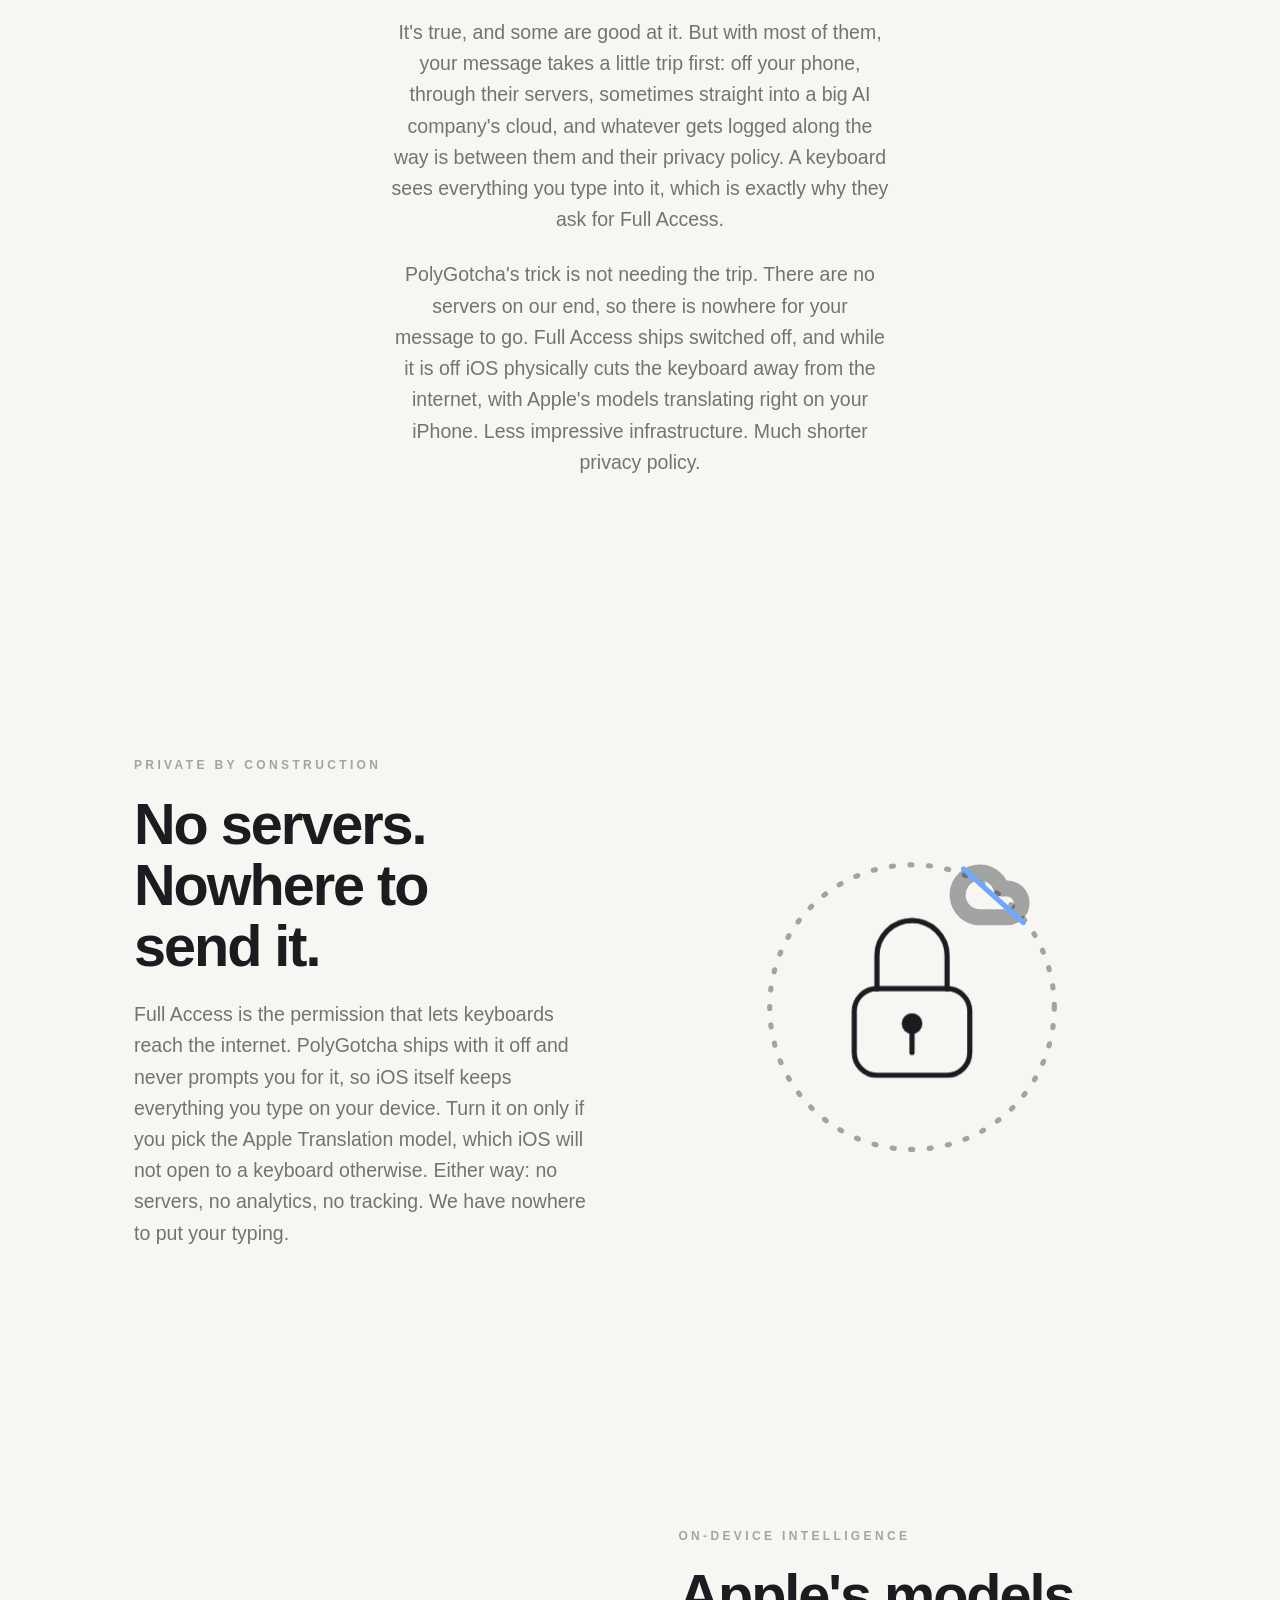
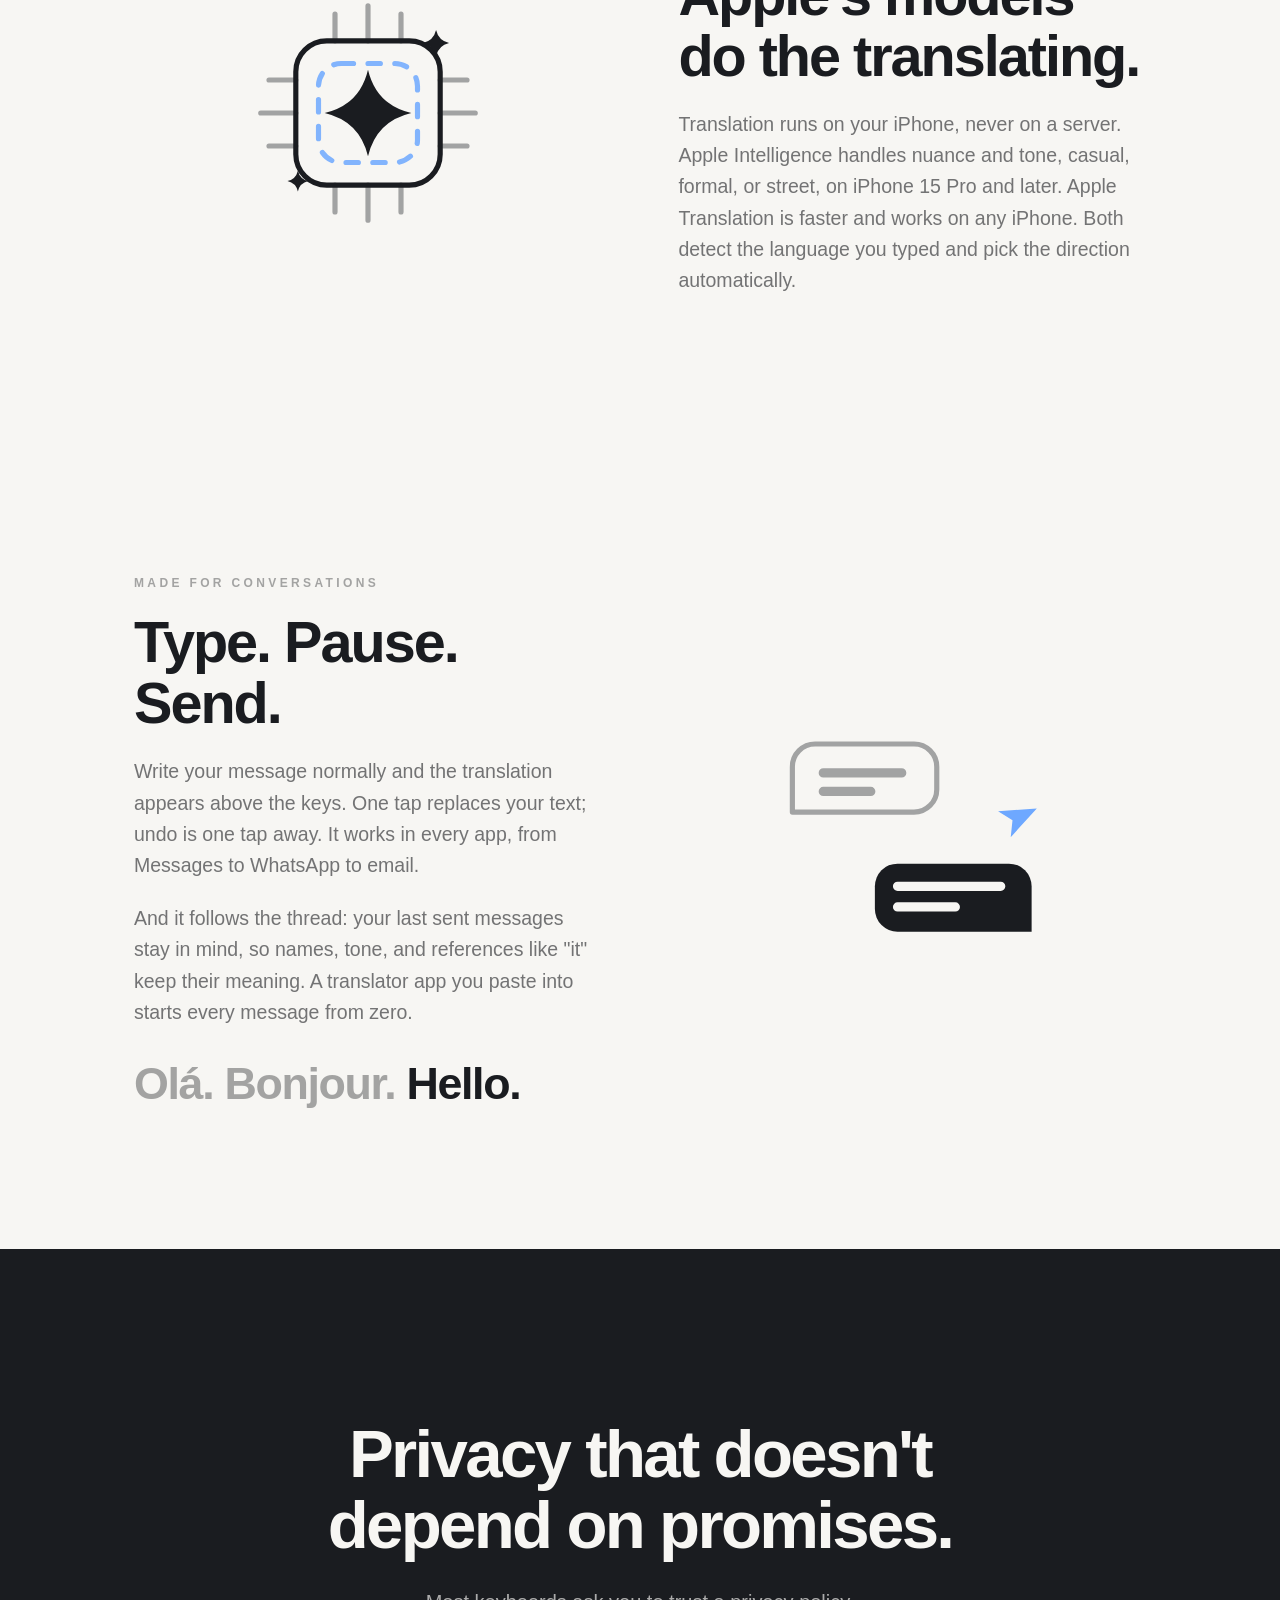
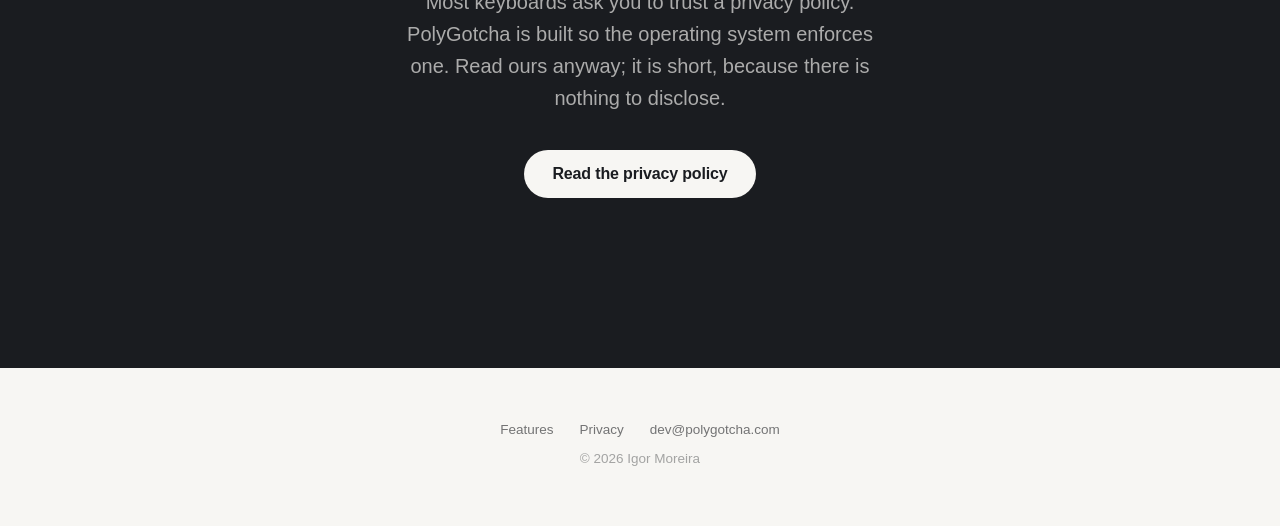
==== commit 96e3c99a: "Retire the "never asks for Full Access" claim The app now offers Apple Translation, which iOS will n" ====
--- a/index.html
+++ b/index.html
@@ -96,14 +96,14 @@
     <div class="kicker reveal" data-i18n="honest.k">The honest part</div>
     <h2 class="reveal" data-i18n="honest.h">Other keyboards translate too.</h2>
     <p class="reveal" data-i18n="honest.p1">It's true, and some are good at it. But with most of them, your message takes a little trip first: off your phone, through their servers, sometimes straight into a big AI company's cloud, and whatever gets logged along the way is between them and their privacy policy. A keyboard sees everything you type into it, which is exactly why they ask for Full Access.</p>
-    <p class="reveal" data-i18n="honest.p2">PolyGotcha's whole trick is refusing that permission. Without Full Access, iOS physically cuts the keyboard off from the internet, and Apple's models do the translating right on your iPhone. Less impressive infrastructure. Much shorter privacy policy.</p>
+    <p class="reveal" data-i18n="honest.p2">PolyGotcha's trick is not needing the trip. There are no servers on our end, so there is nowhere for your message to go. Full Access ships switched off, and while it is off iOS physically cuts the keyboard away from the internet, with Apple's models translating right on your iPhone. Less impressive infrastructure. Much shorter privacy policy.</p>
   </section>
 
   <section class="feature split wrap" id="privacy-first">
     <div class="ftext">
       <div class="kicker reveal" data-i18n="f1.k">Private by construction</div>
-      <h2 class="reveal" data-i18n="f1.h">Never asks for Full&nbsp;Access.</h2>
-      <p class="reveal" data-i18n="f1.p">Full Access is the permission that lets keyboards reach the internet. PolyGotcha never requests it, so iOS itself keeps everything you type on your device. No servers, no analytics, no tracking. Nothing to trust, only how iPhone works.</p>
+      <h2 class="reveal" data-i18n="f1.h">No servers. Nowhere to send&nbsp;it.</h2>
+      <p class="reveal" data-i18n="f1.p">Full Access is the permission that lets keyboards reach the internet. PolyGotcha ships with it off and never prompts you for it, so iOS itself keeps everything you type on your device. Turn it on only if you pick the Apple Translation model, which iOS will not open to a keyboard otherwise. Either way: no servers, no analytics, no tracking. We have nowhere to put your typing.</p>
     </div>
     <div class="fig reveal" aria-hidden="true">
       <svg class="art art-lock" viewBox="0 0 320 320" focusable="false">
@@ -128,8 +128,8 @@
   <section class="feature split flip wrap">
     <div class="ftext">
       <div class="kicker reveal" data-i18n="f2.k">On-device intelligence</div>
-      <h2 class="reveal" data-i18n="f2.h">Apple Intelligence does the translating.</h2>
-      <p class="reveal" data-i18n="f2.p">Translation runs on your iPhone with Apple's models. Pick a tone, casual, formal, or street, and the translation follows. It detects the language you typed and picks the direction automatically.</p>
+      <h2 class="reveal" data-i18n="f2.h">Apple's models do the translating.</h2>
+      <p class="reveal" data-i18n="f2.p">Translation runs on your iPhone, never on a server. Apple Intelligence handles nuance and tone, casual, formal, or street, on iPhone 15 Pro and later. Apple Translation is faster and works on any iPhone. Both detect the language you typed and pick the direction automatically.</p>
     </div>
     <div class="fig reveal" aria-hidden="true">
       <svg class="art art-chip" viewBox="0 0 320 320" focusable="false">
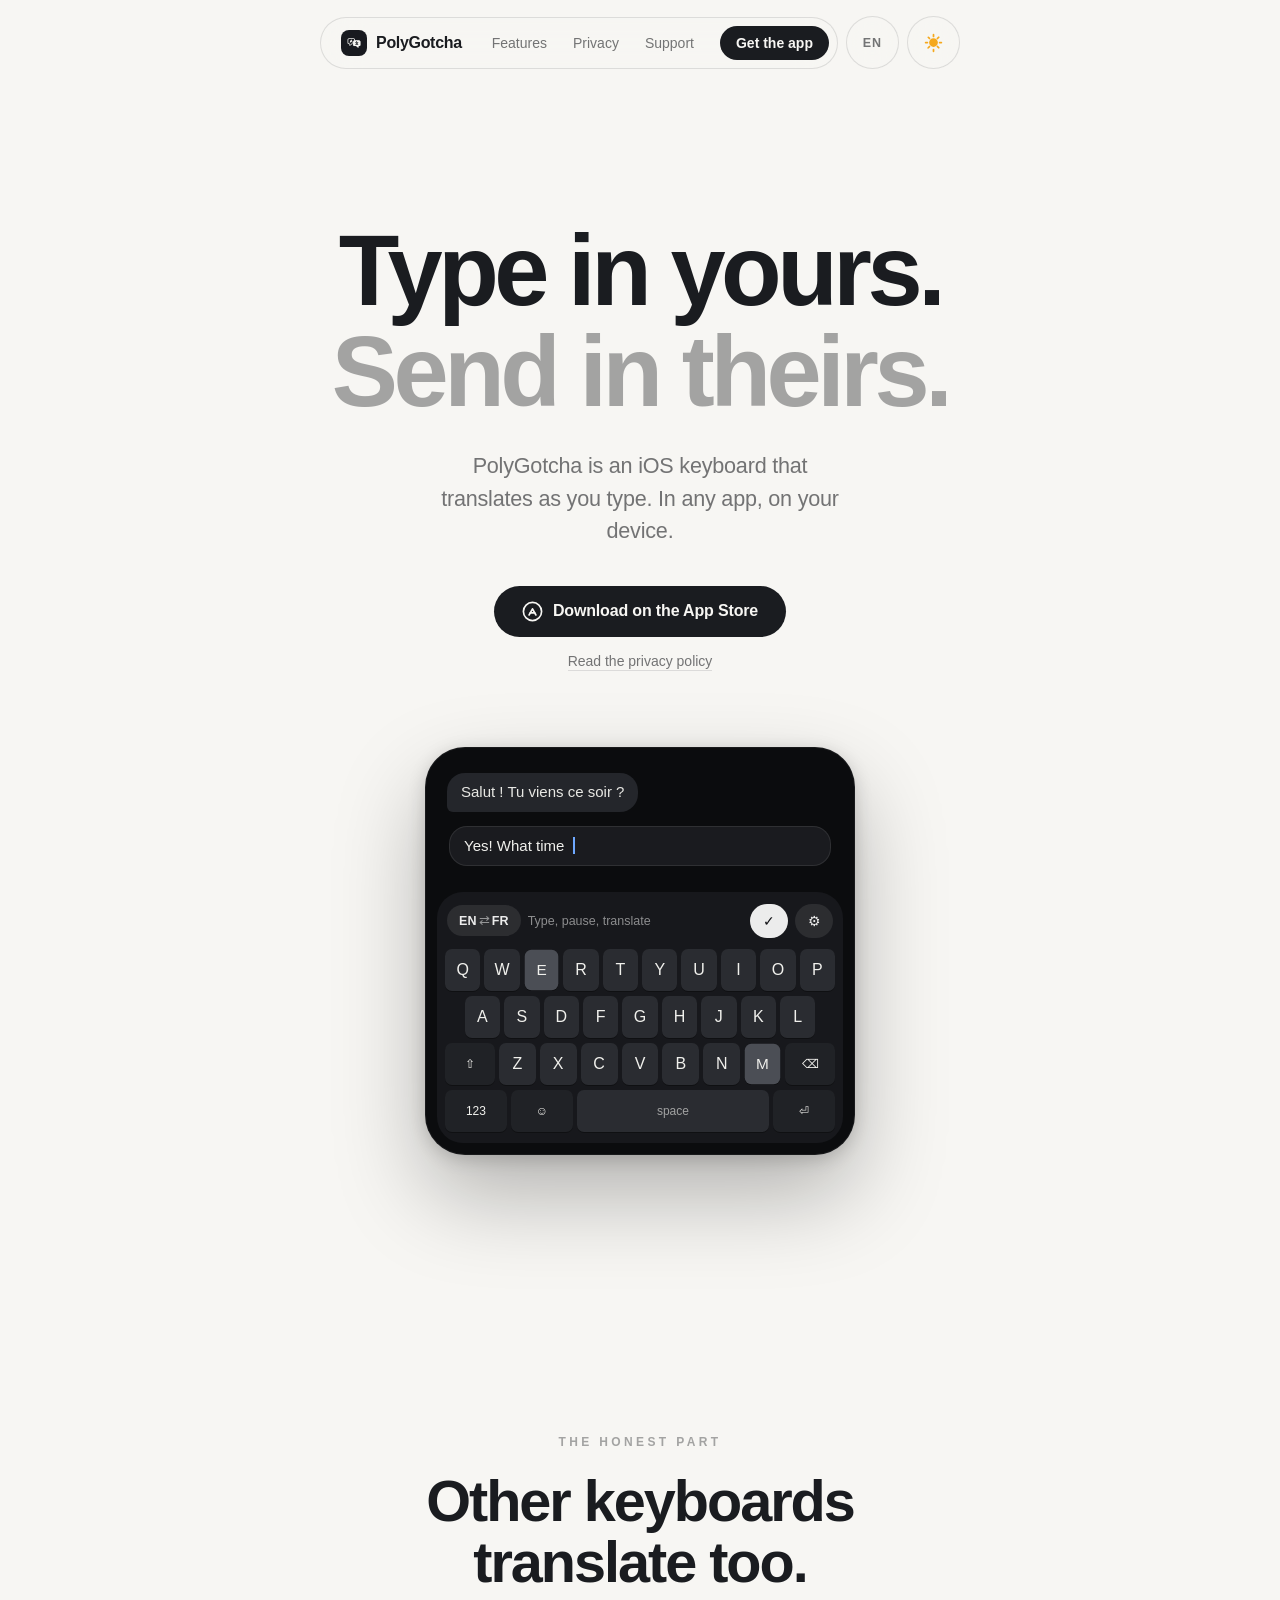
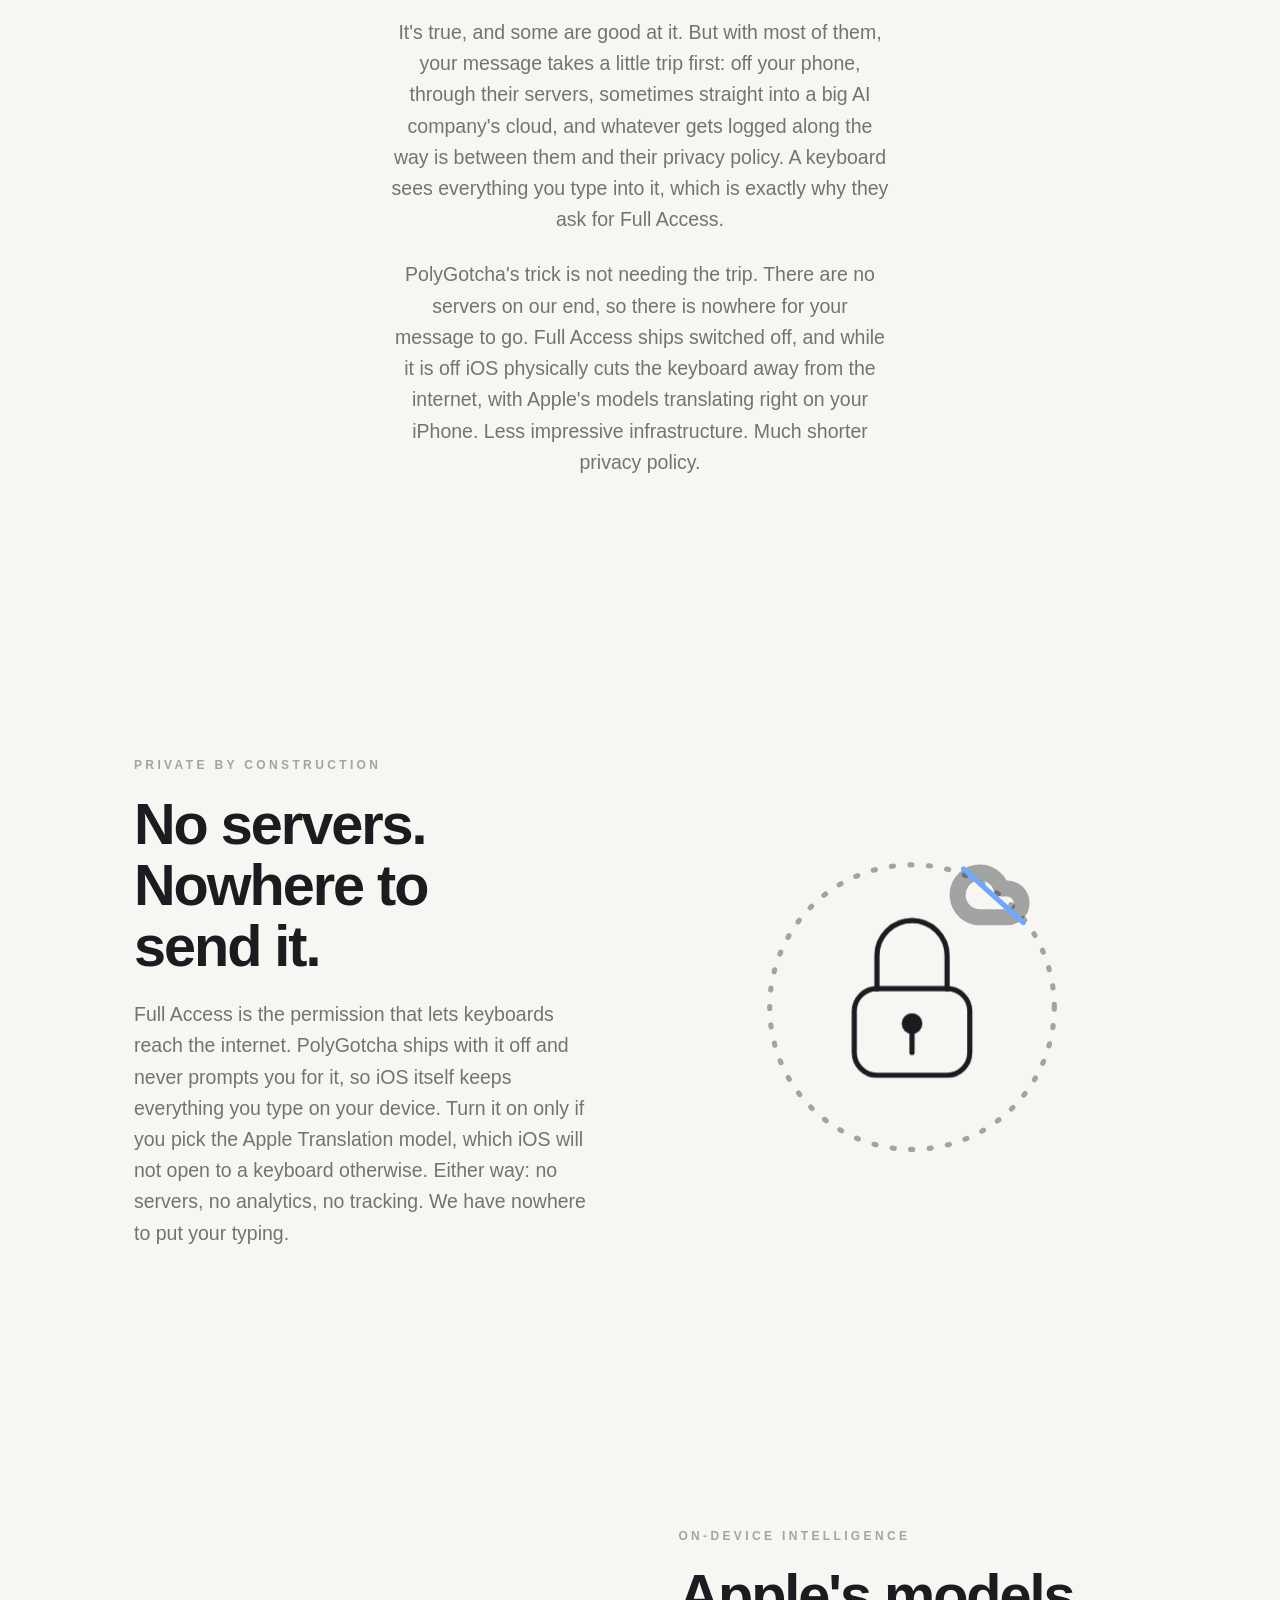
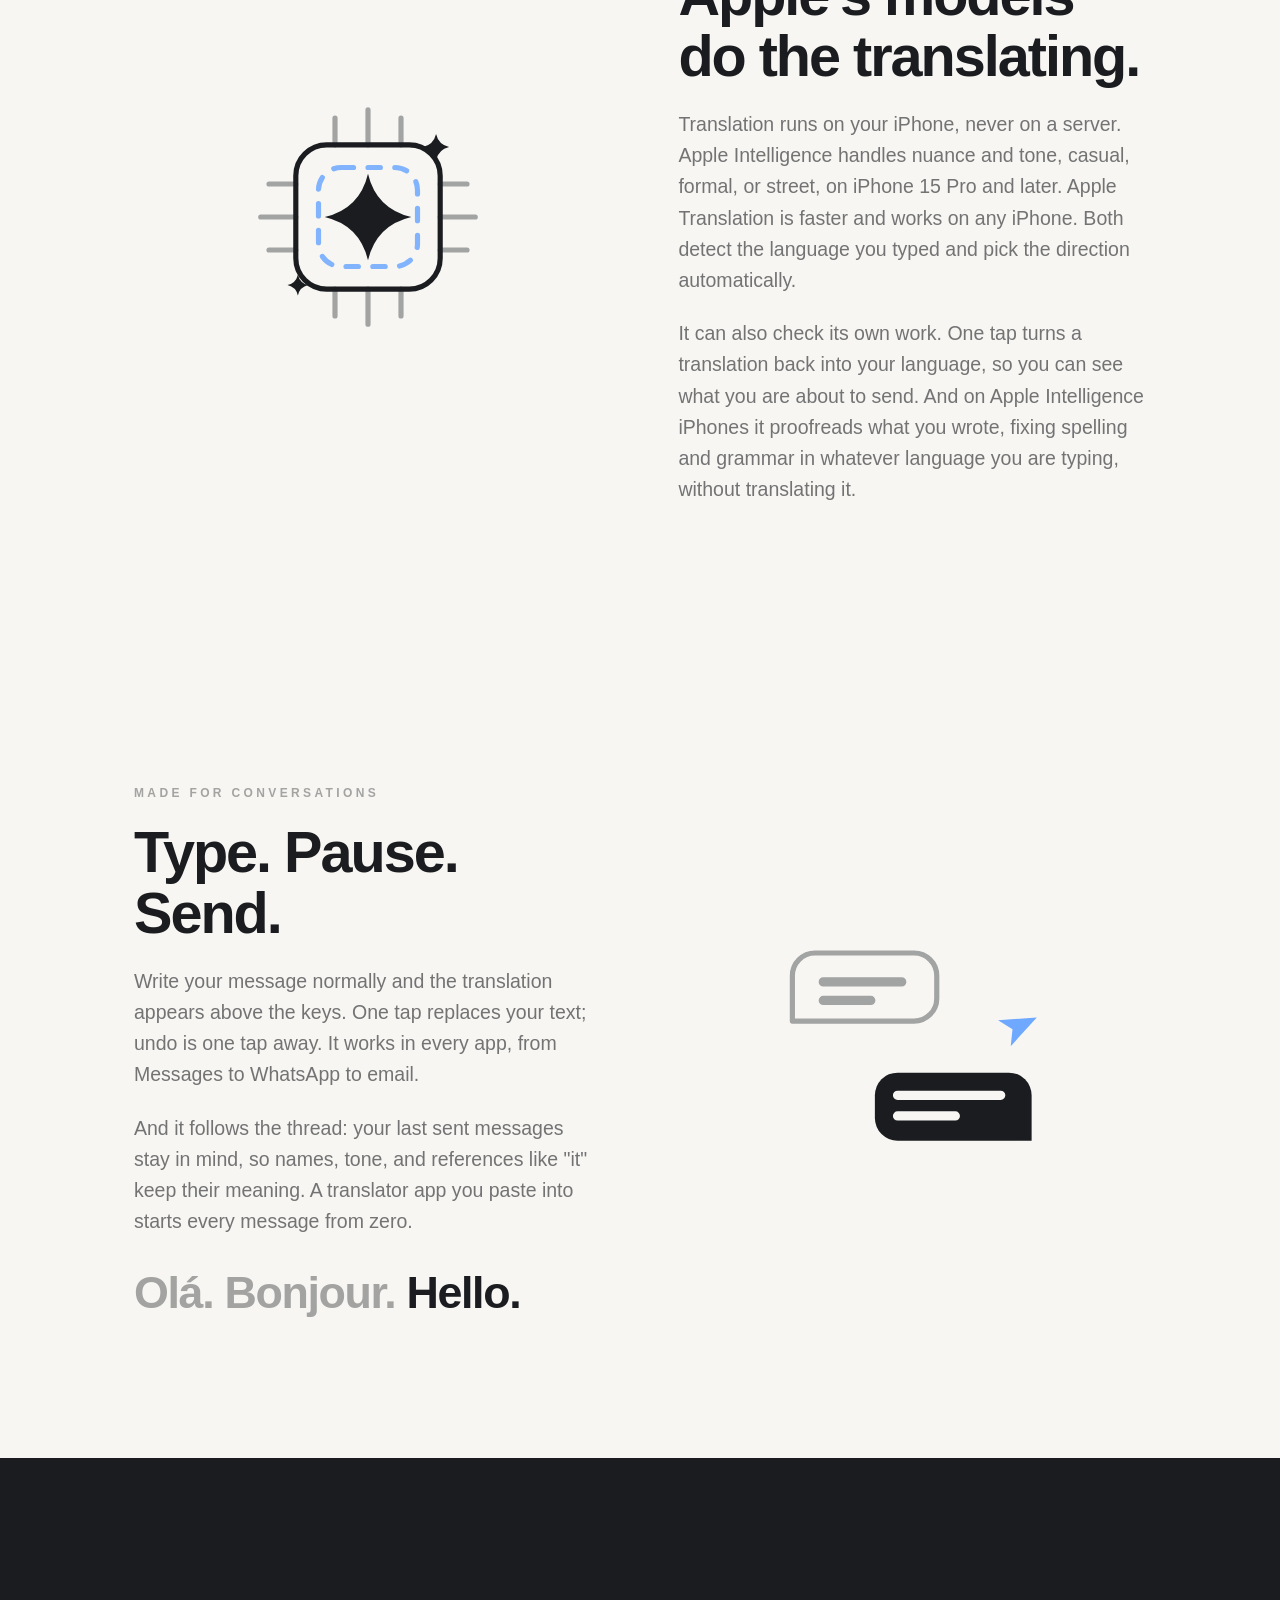
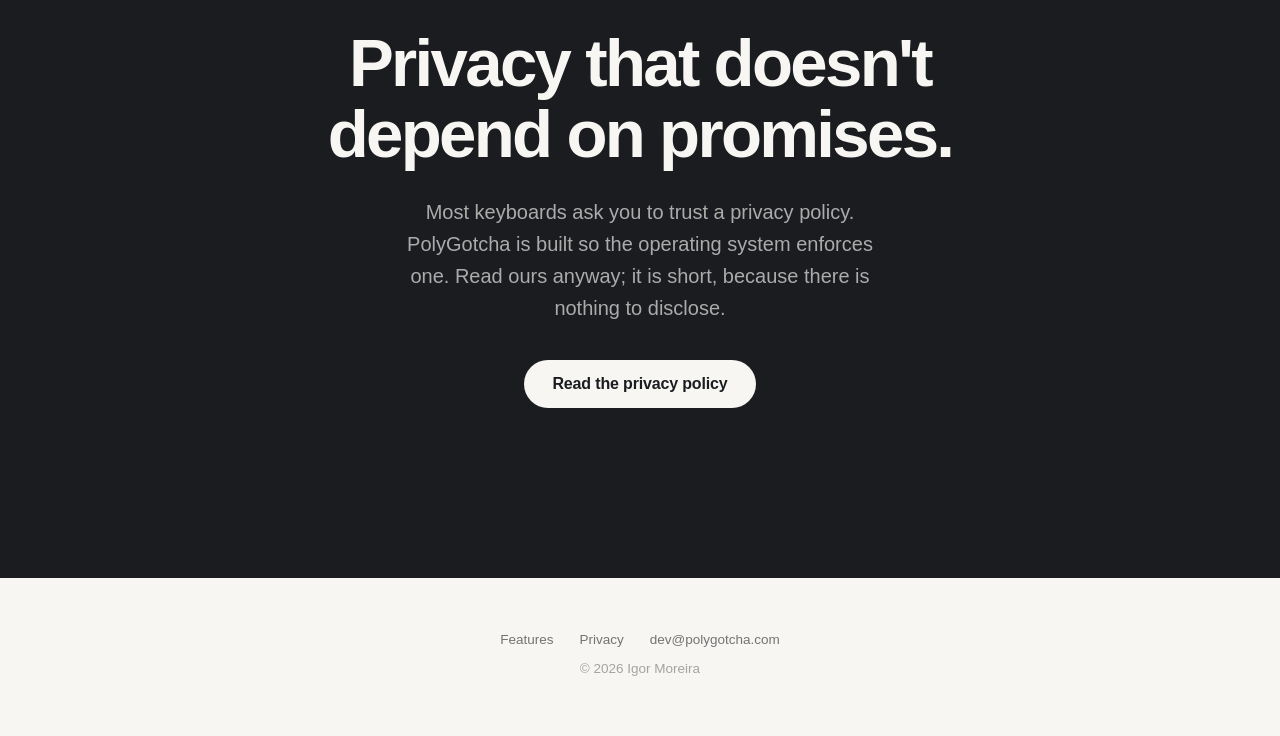
==== commit ec065c67: "Add proofreading and the translation check, and retire recent pairs Two features from 1.6 on the fea" ====
--- a/index.html
+++ b/index.html
@@ -130,6 +130,7 @@
       <div class="kicker reveal" data-i18n="f2.k">On-device intelligence</div>
       <h2 class="reveal" data-i18n="f2.h">Apple's models do the translating.</h2>
       <p class="reveal" data-i18n="f2.p">Translation runs on your iPhone, never on a server. Apple Intelligence handles nuance and tone, casual, formal, or street, on iPhone 15 Pro and later. Apple Translation is faster and works on any iPhone. Both detect the language you typed and pick the direction automatically.</p>
+      <p class="reveal" data-i18n="f2.p2">It can also check its own work. One tap turns a translation back into your language, so you can see what you are about to send. And on Apple Intelligence iPhones it proofreads what you wrote, fixing spelling and grammar in whatever language you are typing, without translating it.</p>
     </div>
     <div class="fig reveal" aria-hidden="true">
       <svg class="art art-chip" viewBox="0 0 320 320" focusable="false">
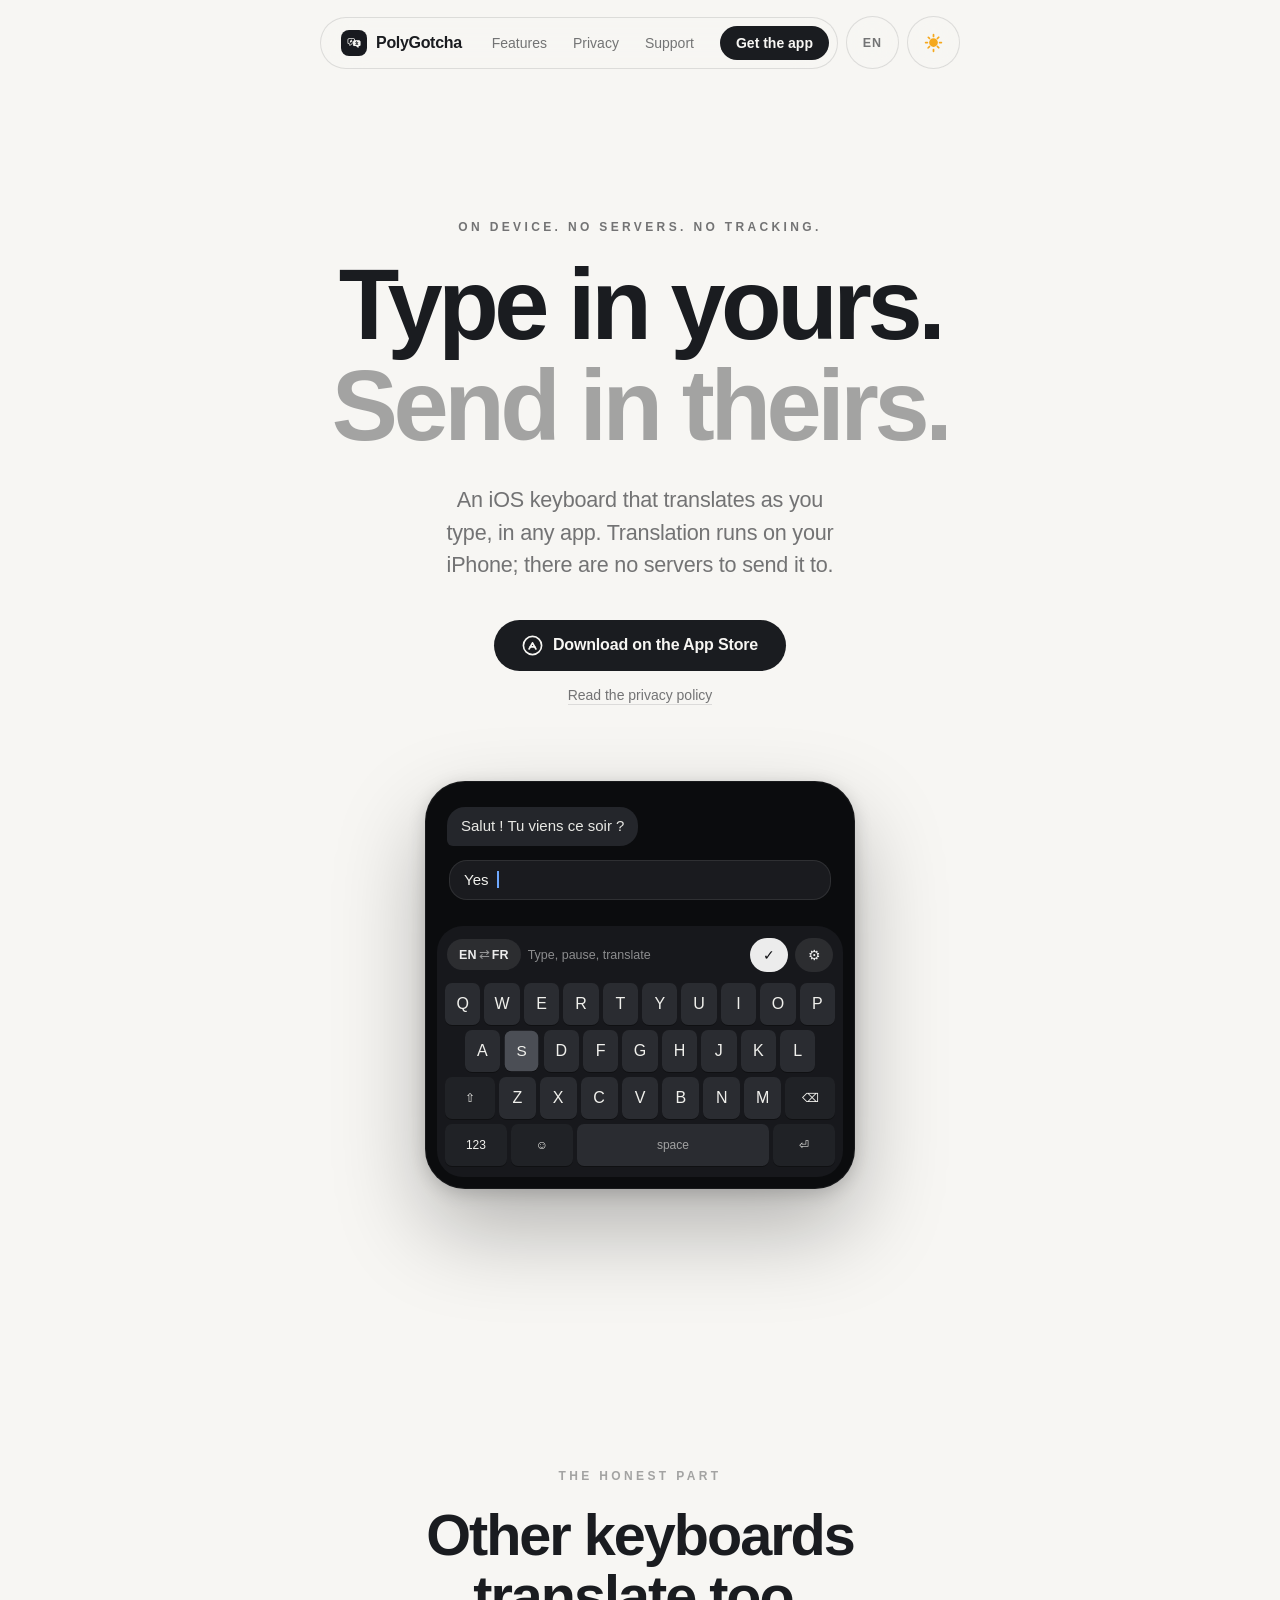
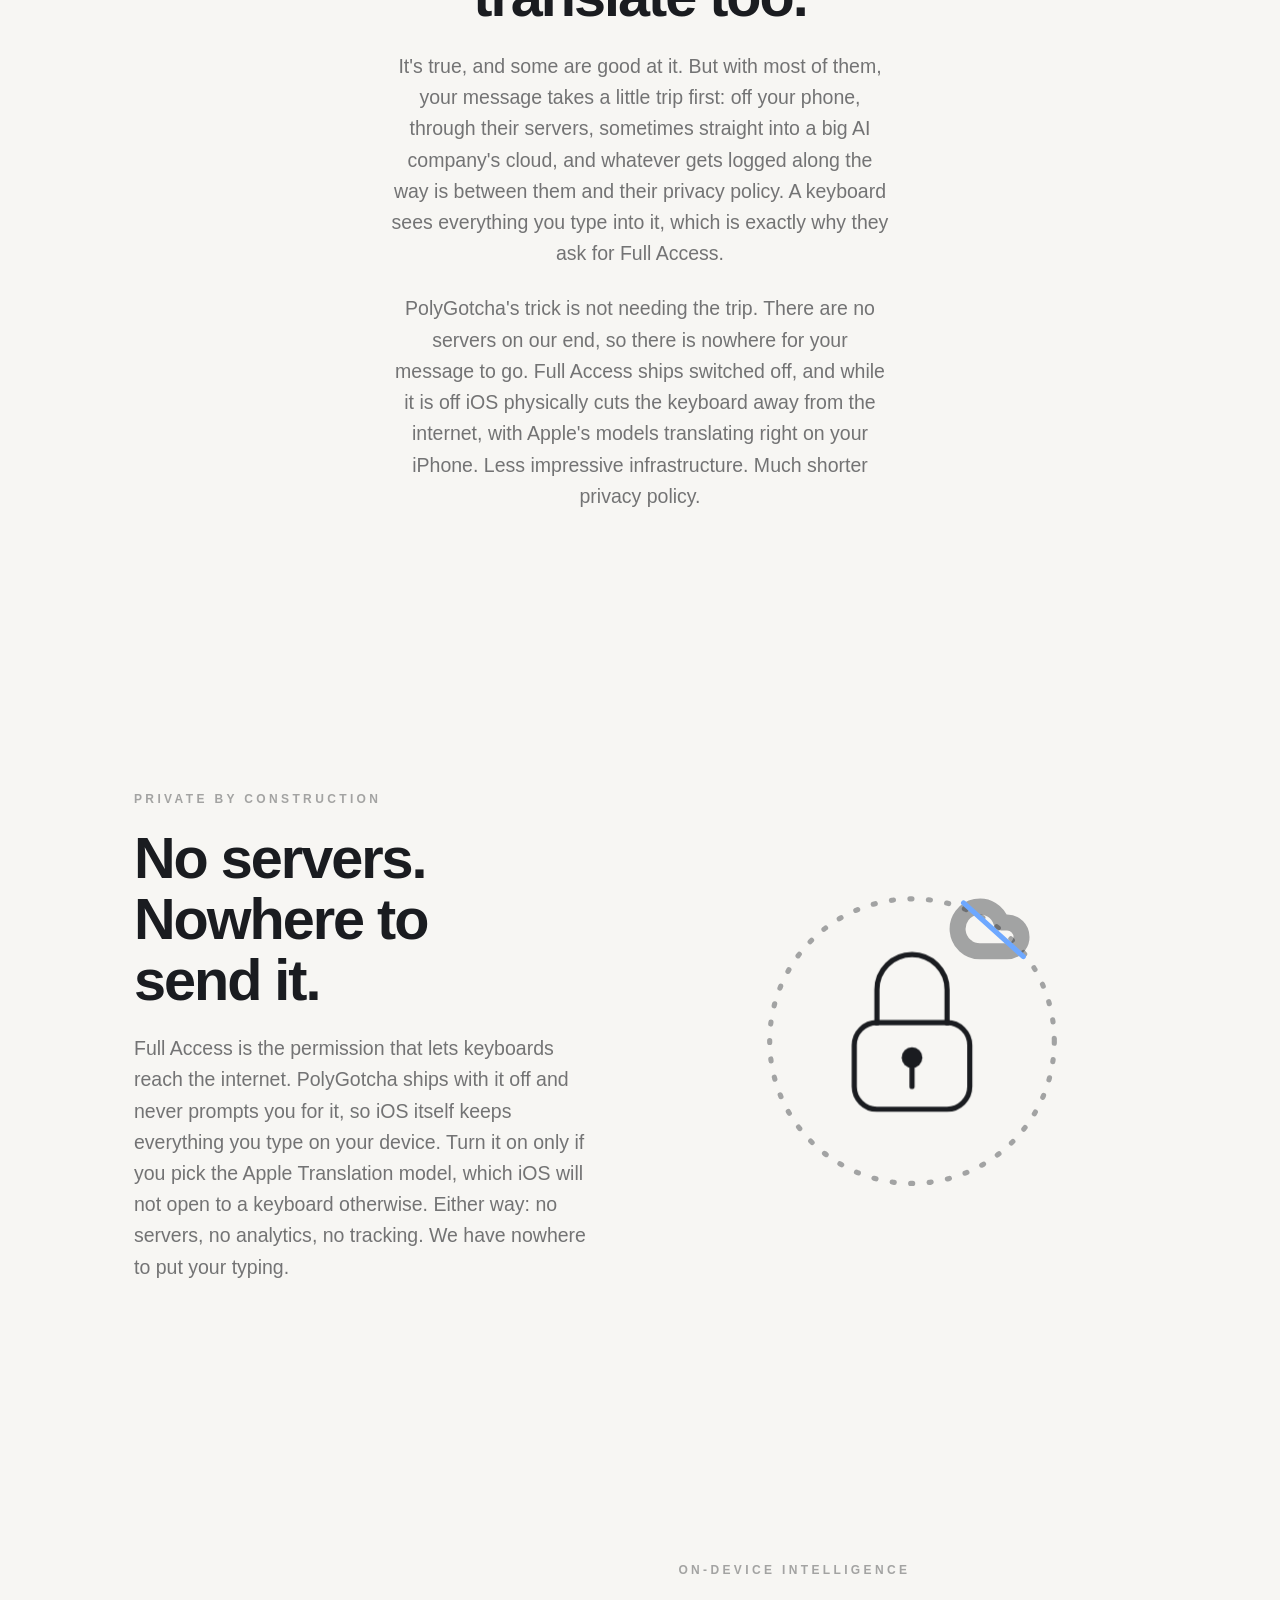
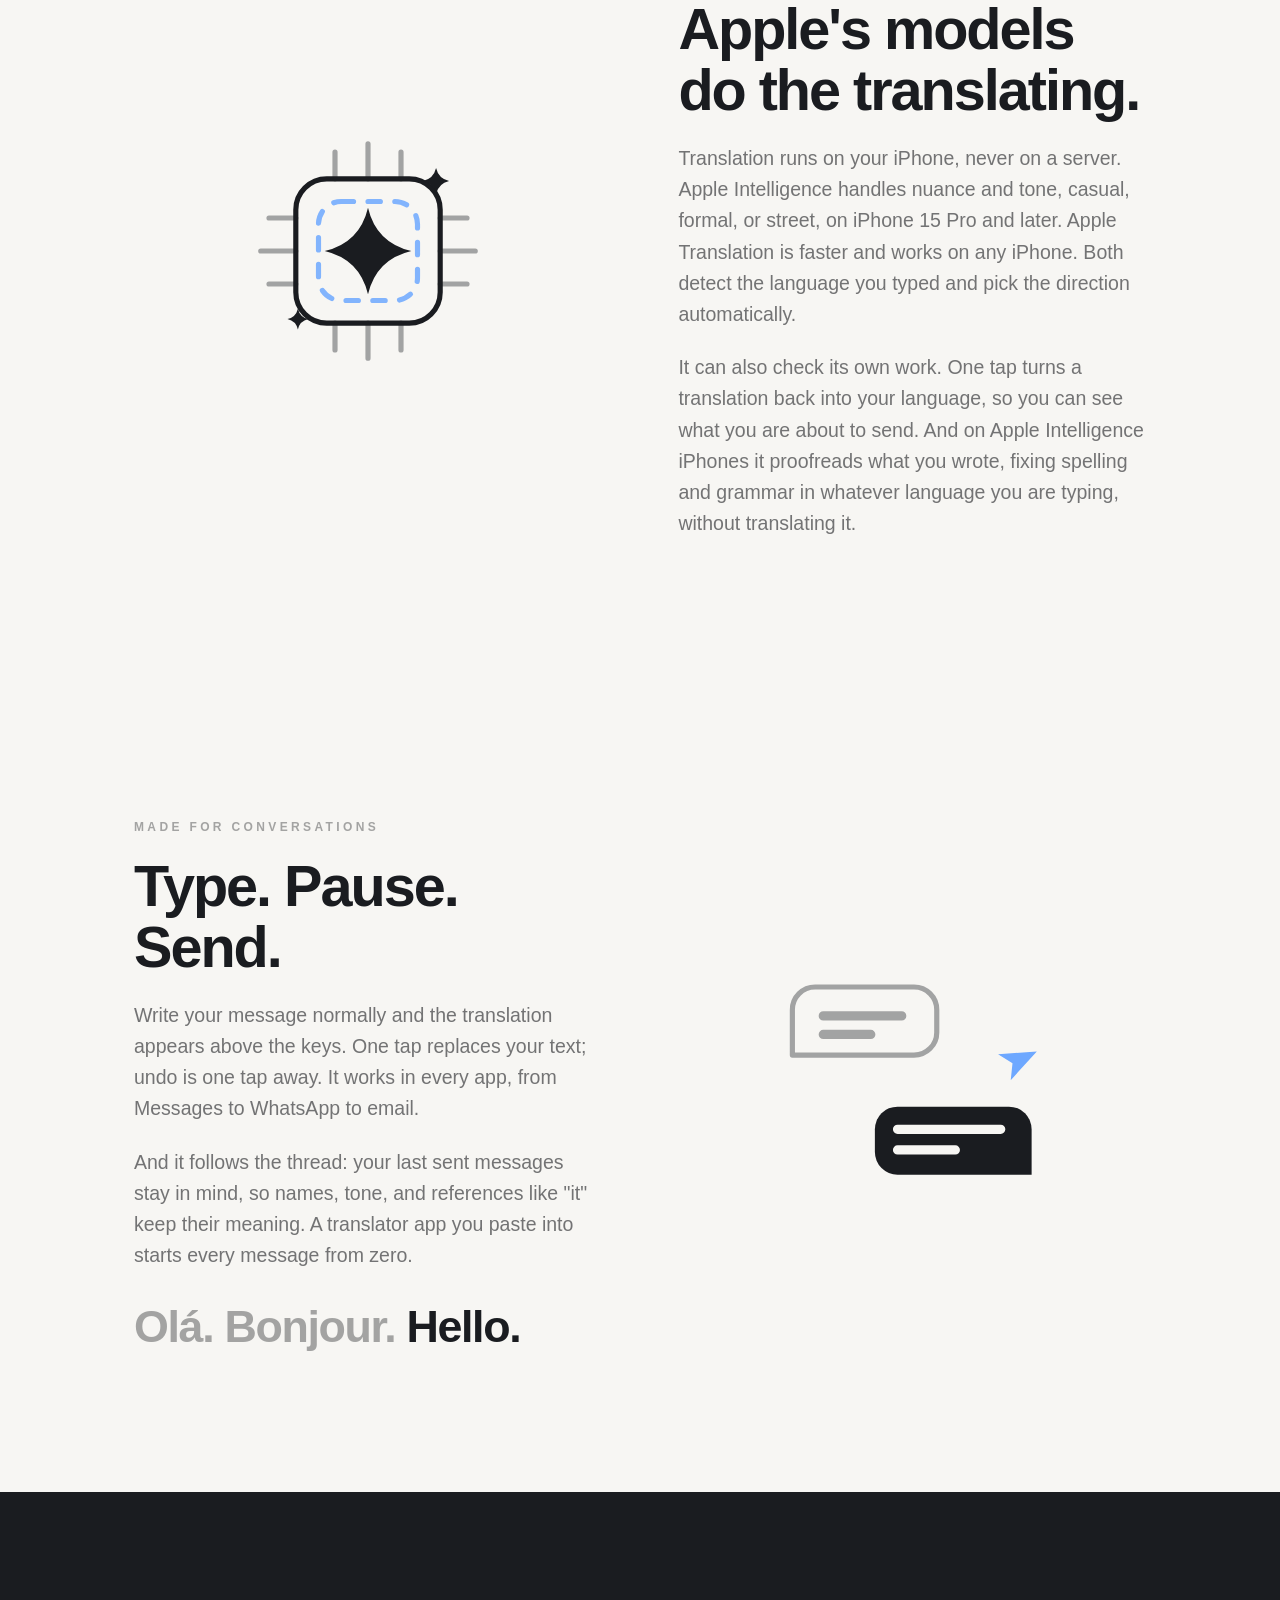
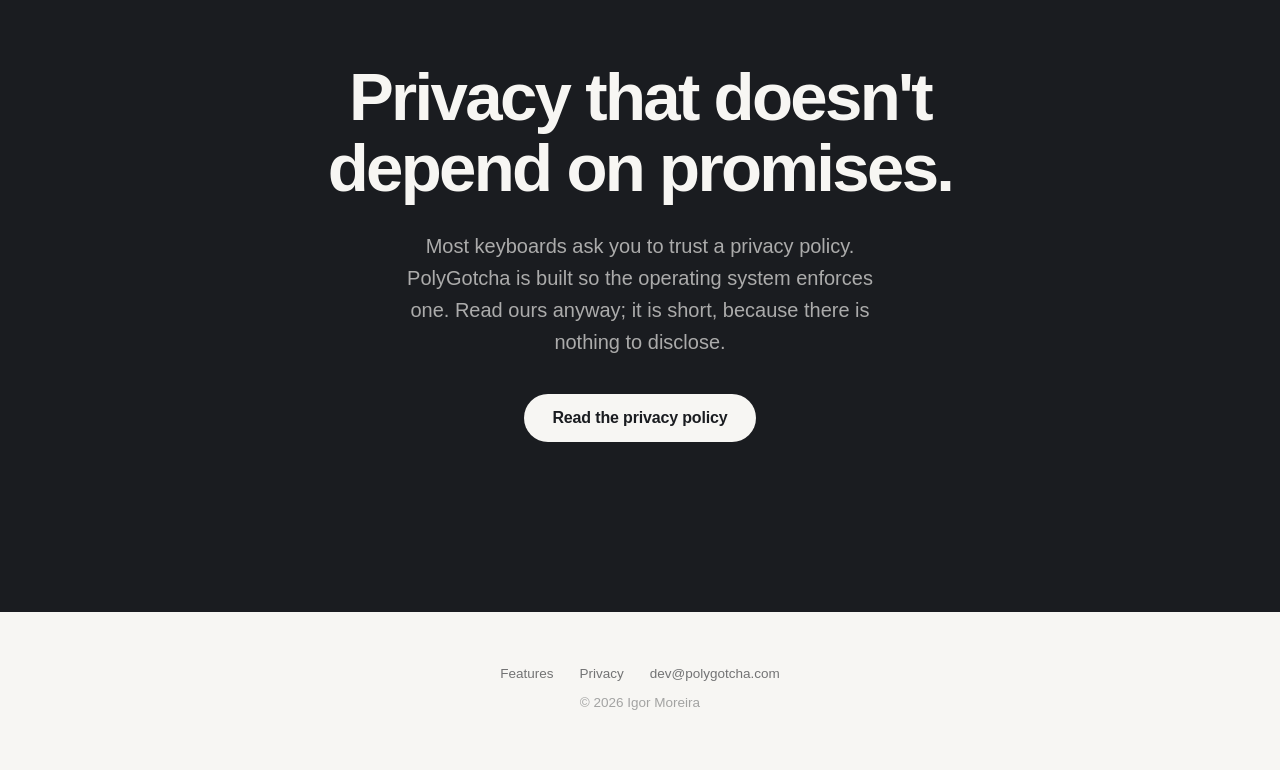
==== commit a628e75d: "Lead with the privacy claim in the hero Feedback on the Reddit post: the offline, private angle is t" ====
--- a/index.html
+++ b/index.html
@@ -3,8 +3,8 @@
 <head>
   <meta charset="utf-8">
   <meta name="viewport" content="width=device-width, initial-scale=1">
-  <title>PolyGotcha - The keyboard that translates as you type</title>
-  <meta name="description" content="PolyGotcha is an iOS keyboard that translates as you type. In any app, on your device, with privacy enforced by iOS itself.">
+  <title>PolyGotcha - The private keyboard that translates as you type</title>
+  <meta name="description" content="An iOS keyboard that translates as you type, in any app. Translation runs on your iPhone: no servers, no accounts, no tracking, and privacy enforced by iOS itself.">
   <meta property="og:title" content="PolyGotcha">
   <meta property="og:description" content="The iOS keyboard that translates as you type. On device. Private by construction.">
   <meta property="og:url" content="https://polygotcha.com">
@@ -61,8 +61,9 @@
   </div>
 
   <header class="hero wrap">
+    <div class="kicker reveal" data-i18n="hero.k">On device. No servers. No tracking.</div>
     <h1 class="reveal" data-i18n="hero.h1">Type in yours.<br><span class="theirs">Send in theirs.</span></h1>
-    <p class="reveal" data-i18n="hero.p">PolyGotcha is an iOS keyboard that translates as you type. In any app, on your device.</p>
+    <p class="reveal" data-i18n="hero.p">An iOS keyboard that translates as you type, in any app. Translation runs on your iPhone; there are no servers to send it to.</p>
     <div class="cta-row reveal" id="get">
       <a class="pill store-pill" href="https://apps.apple.com/app/polygotcha/id6789138245">
         <svg class="applogo" viewBox="0 0 24 24" aria-hidden="true" focusable="false"><circle cx="12" cy="12" r="10.4"/><path d="M8.1 16 12 8.9 15.9 16"/><path d="M9.5 13.6h5"/></svg>
--- a/style.css
+++ b/style.css
@@ -298,6 +298,15 @@
   text-align: center;
 }
 
+.hero .kicker {
+  font-size: 12px;
+  font-weight: 600;
+  letter-spacing: 0.28em;
+  text-transform: uppercase;
+  color: var(--muted);
+  margin-bottom: 20px;
+}
+
 .hero h1 {
   font-size: clamp(2.9rem, 9vw, 6.2rem);
   line-height: 1.02;
